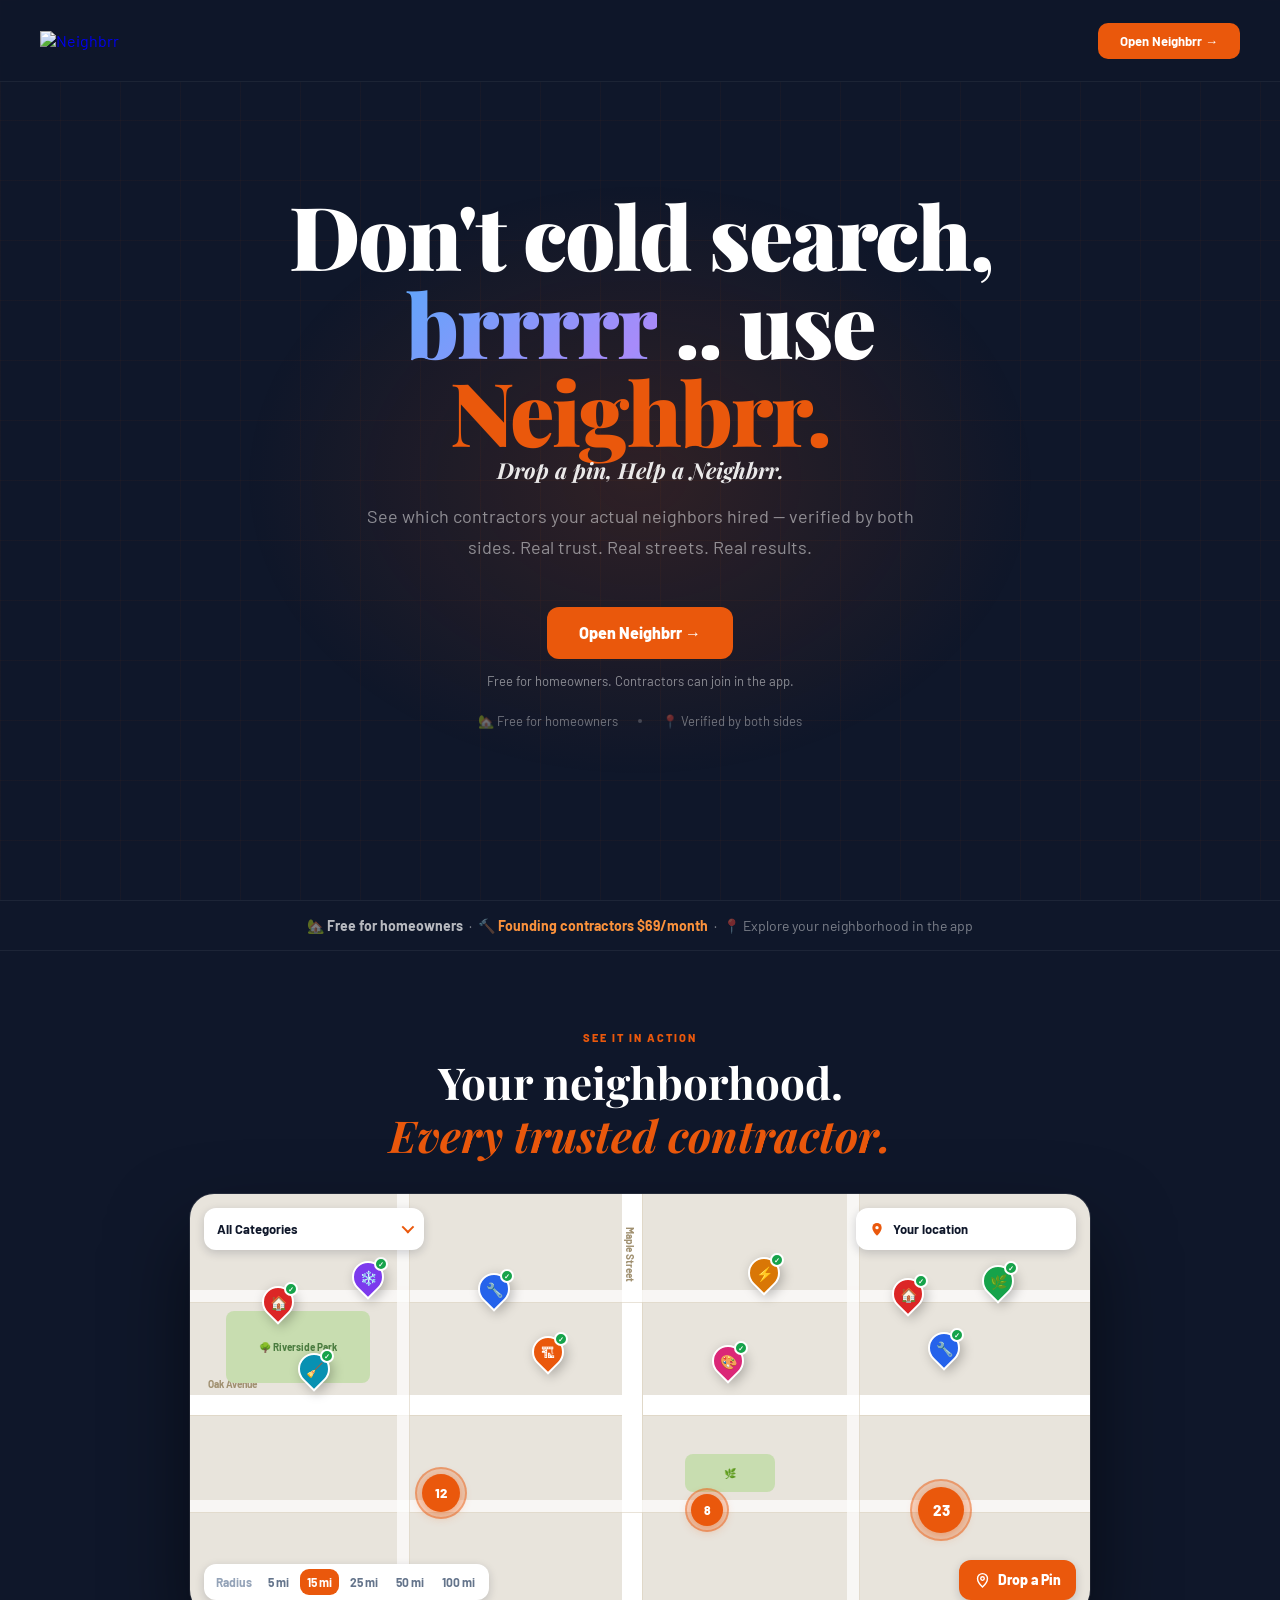
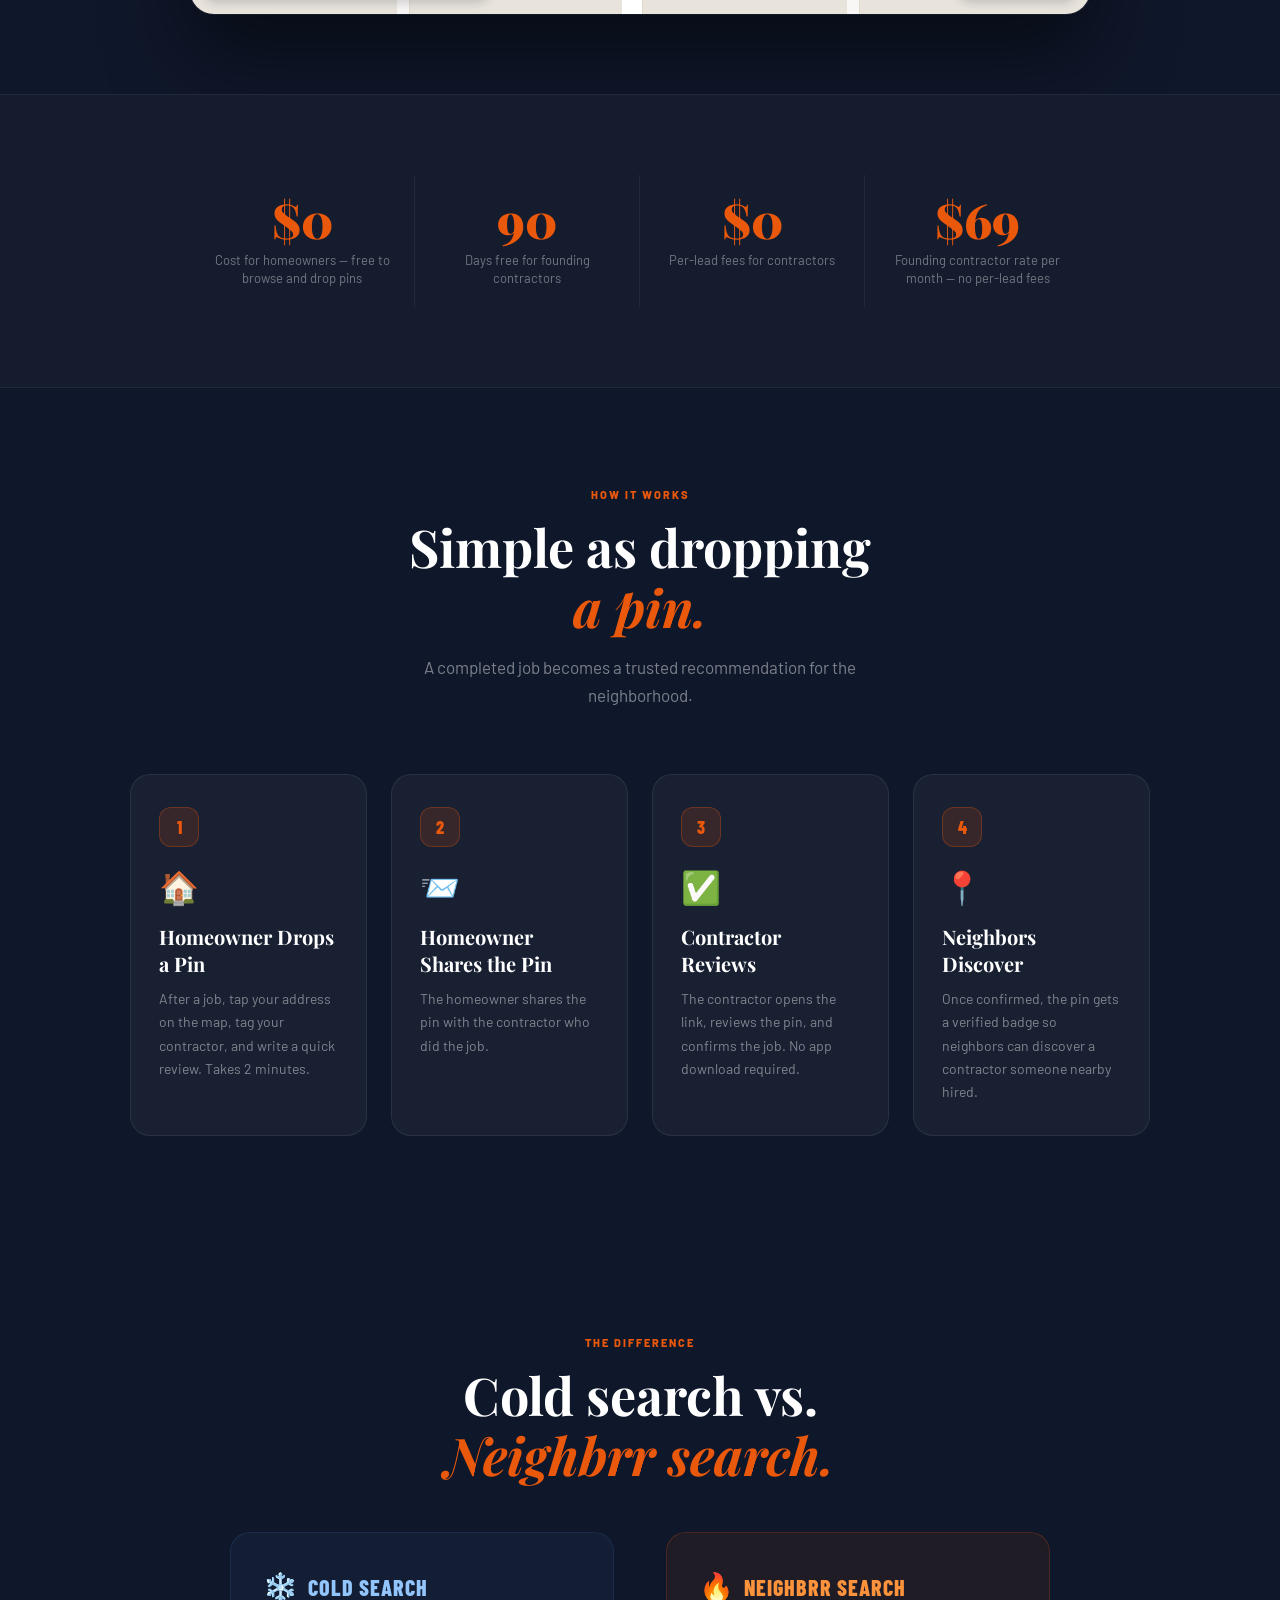
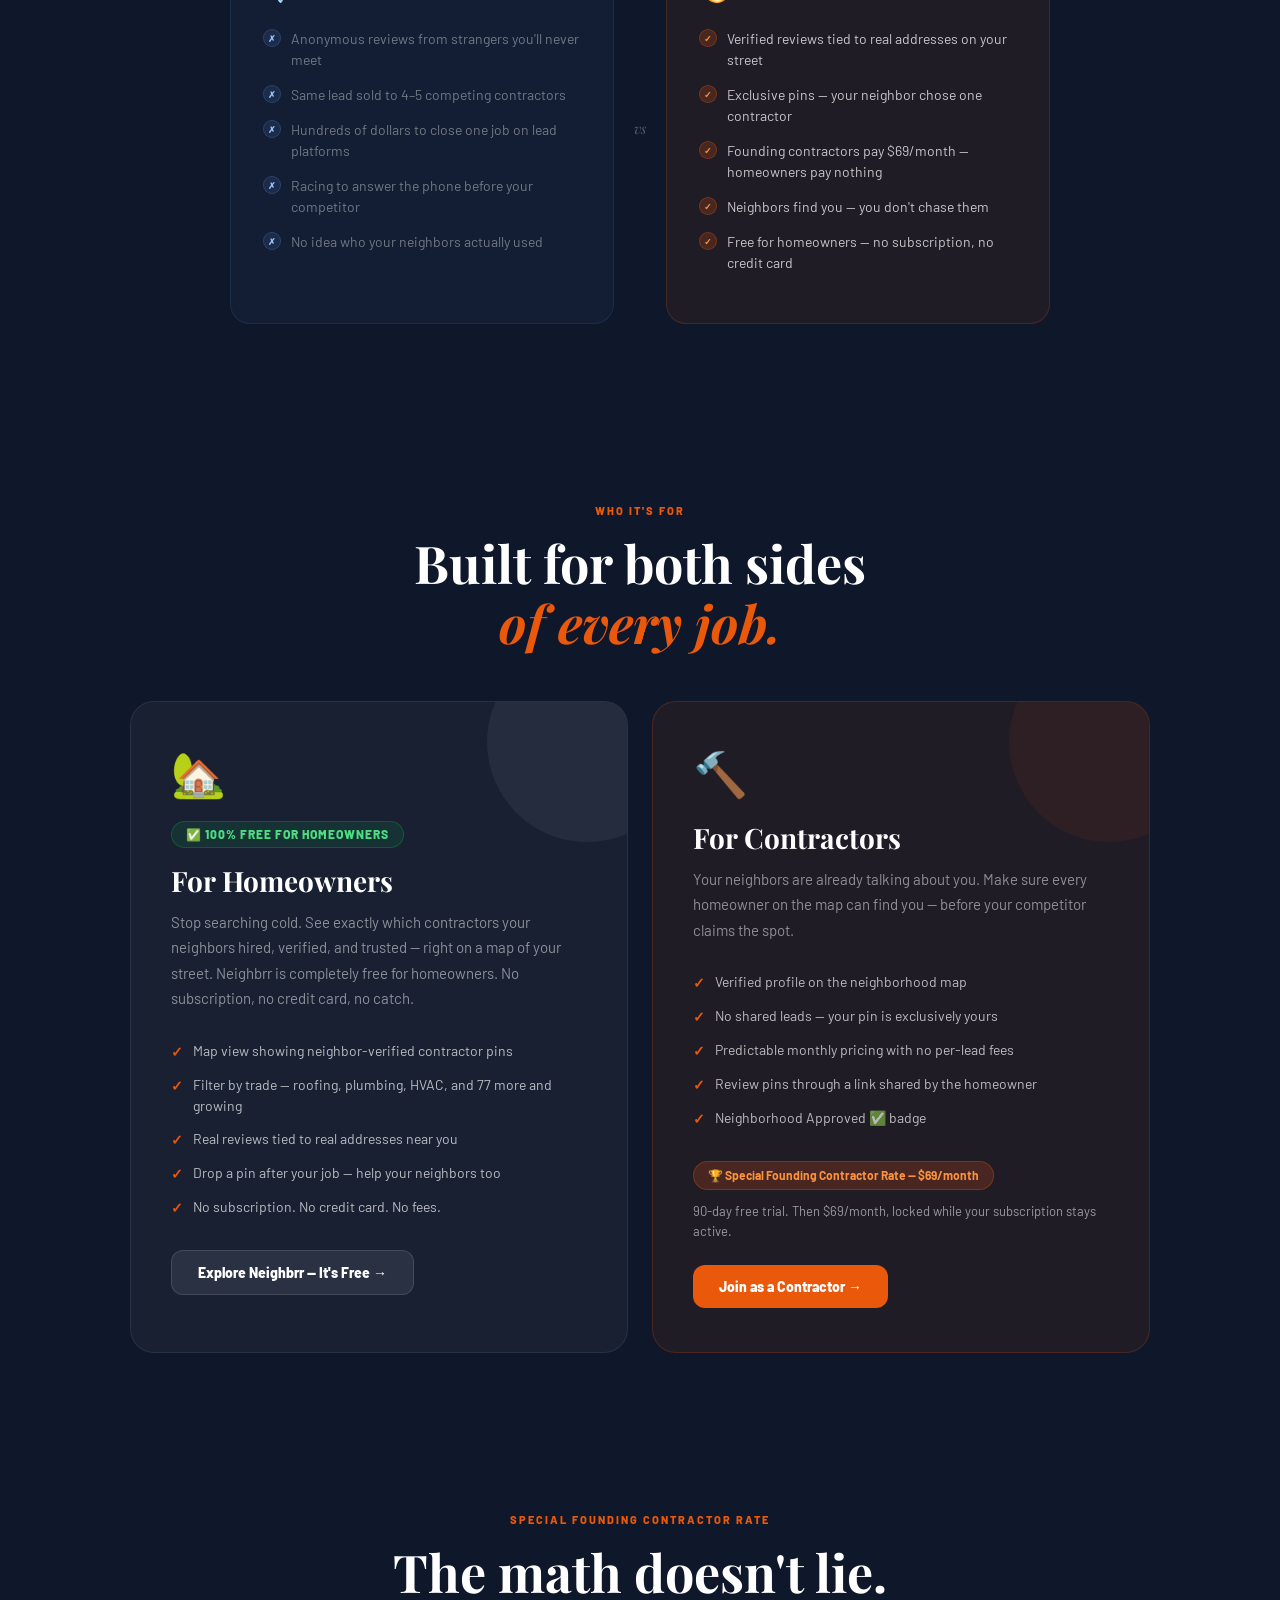
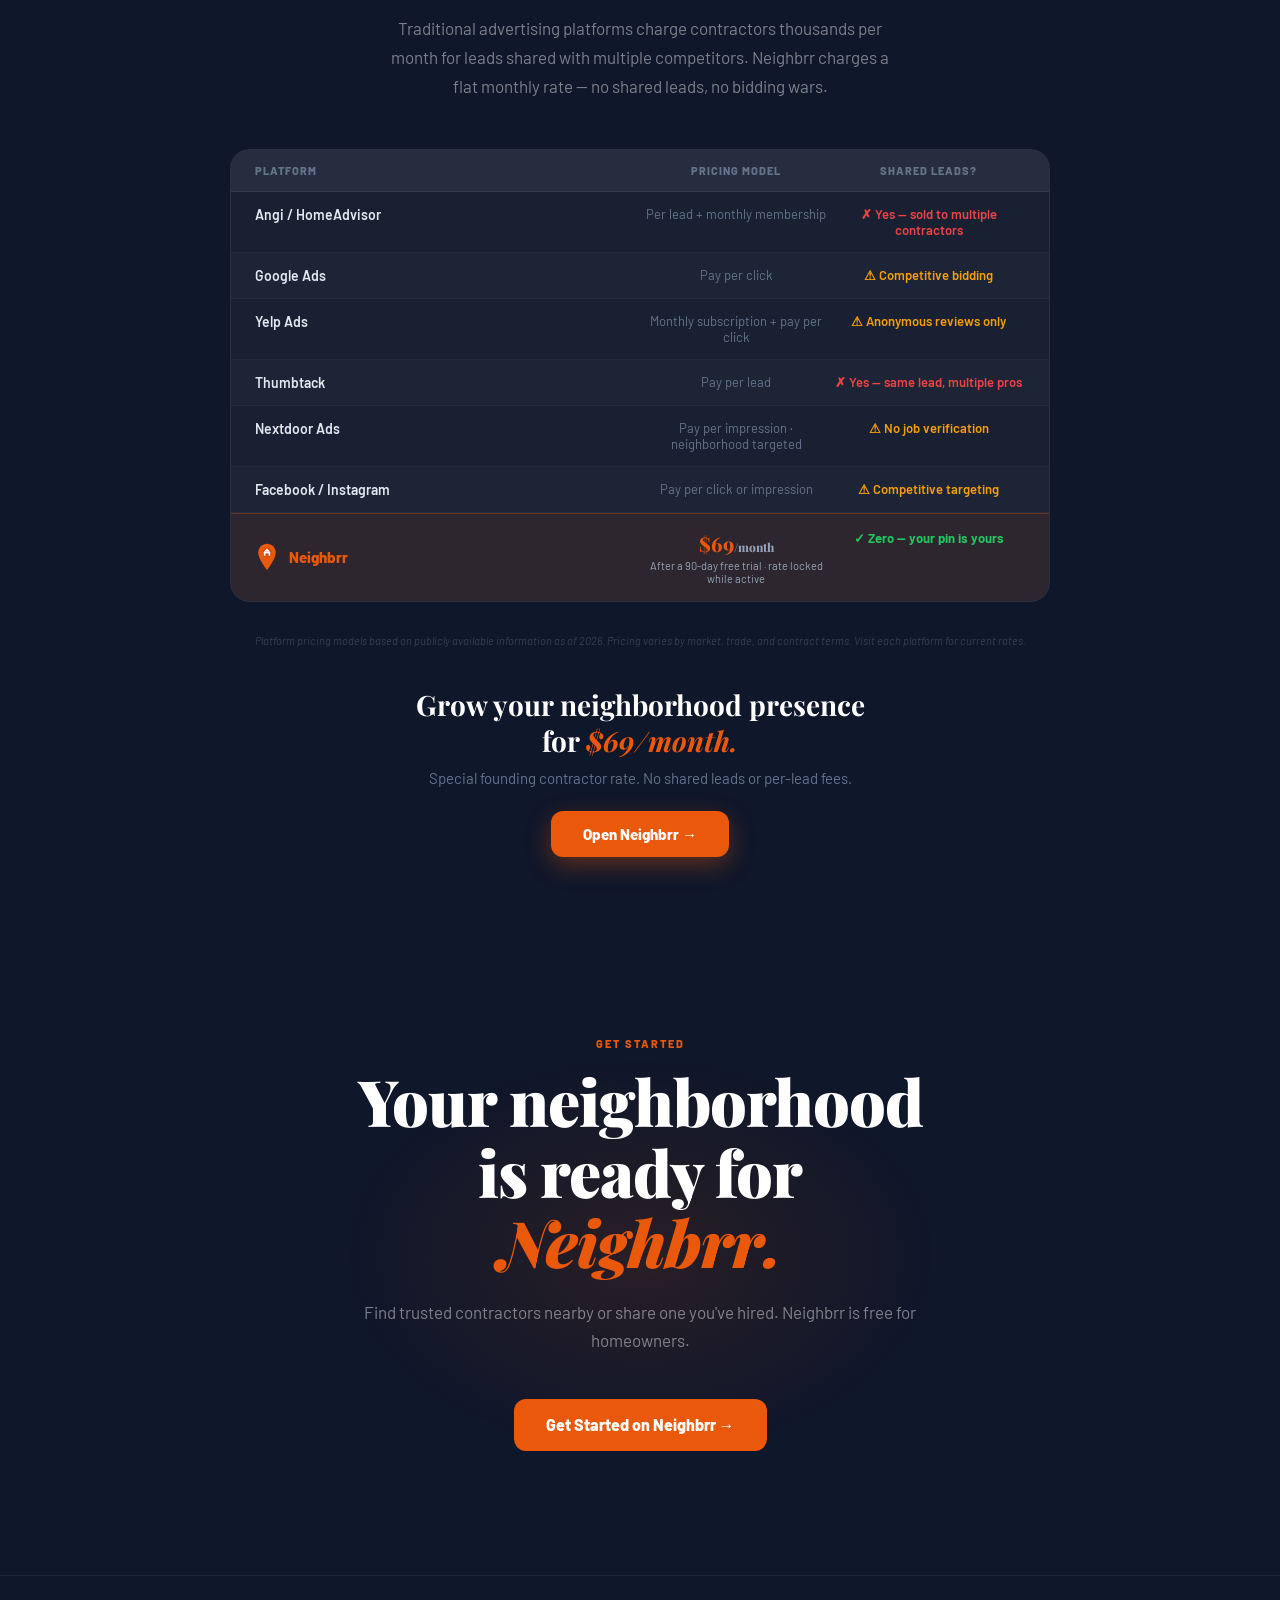
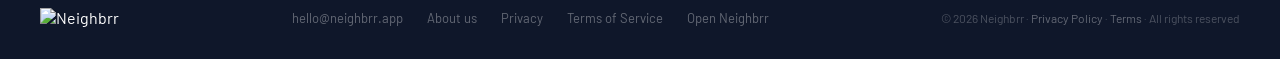
==== index.html @ 59824e83 "Prepare Neighbrr site for launch" ====
<!DOCTYPE html>
<html lang="en">
<head>
<meta charset="UTF-8">
<meta name="viewport" content="width=device-width, initial-scale=1.0">
<title>Neighbrr — Don't Just Cold Search.</title>
<meta name="description" content="Neighbrr is the neighborhood map showing which contractors your actual neighbors hired and verified. Don't just cold search. Drop a pin, Help a Neighbrr.">
<link rel="preconnect" href="https://fonts.googleapis.com">
<link href="https://fonts.googleapis.com/css2?family=Playfair+Display:ital,wght@0,400;0,700;0,900;1,400;1,700&family=Barlow:wght@300;400;500;600;700;800&family=Barlow+Condensed:wght@400;600;700;800;900&display=swap" rel="stylesheet">

<style>
:root {
  --orange: #ea580c;
  --orange-dark: #c2440a;
  --orange-light: #fff7ed;
  --navy: #0f172a;
  --navy-mid: #1e293b;
  --navy-light: #334155;
  --slate: #475569;
  --light: #f8fafc;
  --border: #e2e8f0;
  --green: #16a34a;
  --amber: #f59e0b;
  --white: #ffffff;
}

*, *::before, *::after { box-sizing: border-box; margin: 0; padding: 0; }

html { scroll-behavior: smooth; }

body {
  font-family: 'Barlow', sans-serif;
  background: var(--navy);
  color: var(--white);
  overflow-x: hidden;
  cursor: default;
}

/* ── SCROLLBAR ── */
::-webkit-scrollbar { width: 6px; }
::-webkit-scrollbar-track { background: var(--navy); }
::-webkit-scrollbar-thumb { background: var(--orange); border-radius: 3px; }

/* ── ANIMATIONS ── */
@keyframes fadeUp {
  from { opacity: 0; transform: translateY(32px); }
  to { opacity: 1; transform: translateY(0); }
}
@keyframes fadeIn {
  from { opacity: 0; }
  to { opacity: 1; }
}
@keyframes pinDrop {
  0% { transform: translateY(-40px) scale(0.5); opacity: 0; }
  60% { transform: translateY(4px) scale(1.1); opacity: 1; }
  100% { transform: translateY(0) scale(1); opacity: 1; }
}
@keyframes pulse {
  0%, 100% { box-shadow: 0 0 0 0 rgba(234,88,12,0.4); }
  50% { box-shadow: 0 0 0 12px rgba(234,88,12,0); }
}
@keyframes float {
  0%, 100% { transform: translateY(0px); }
  50% { transform: translateY(-8px); }
}
@keyframes shimmer {
  0% { background-position: -200% center; }
  100% { background-position: 200% center; }
}
@keyframes rotateSlow {
  from { transform: rotate(0deg); }
  to { transform: rotate(360deg); }
}
@keyframes pinPulse {
  0%, 100% { transform: scale(1); }
  50% { transform: scale(1.08); }
}
@keyframes mapFadeIn {
  from { opacity: 0; transform: scale(0.95); }
  to { opacity: 1; transform: scale(1); }
}
@keyframes countUp {
  from { opacity: 0; transform: translateY(10px); }
  to { opacity: 1; transform: translateY(0); }
}
@keyframes blink {
  0%, 100% { opacity: 1; }
  50% { opacity: 0; }
}

.fade-up { animation: fadeUp 0.7s cubic-bezier(0.16, 1, 0.3, 1) forwards; }
.fade-up-1 { animation: fadeUp 0.7s cubic-bezier(0.16, 1, 0.3, 1) 0.1s forwards; opacity: 0; }
.fade-up-2 { animation: fadeUp 0.7s cubic-bezier(0.16, 1, 0.3, 1) 0.2s forwards; opacity: 0; }
.fade-up-3 { animation: fadeUp 0.7s cubic-bezier(0.16, 1, 0.3, 1) 0.35s forwards; opacity: 0; }
.fade-up-4 { animation: fadeUp 0.7s cubic-bezier(0.16, 1, 0.3, 1) 0.5s forwards; opacity: 0; }
.fade-up-5 { animation: fadeUp 0.7s cubic-bezier(0.16, 1, 0.3, 1) 0.65s forwards; opacity: 0; }
.fade-up-6 { animation: fadeUp 0.7s cubic-bezier(0.16, 1, 0.3, 1) 0.8s forwards; opacity: 0; }

/* ── NAV ── */
nav {
  position: fixed;
  top: 0; left: 0; right: 0;
  z-index: 100;
  padding: 0 40px;
  height: 82px;
  display: flex;
  align-items: center;
  justify-content: space-between;
  background: rgba(15, 23, 42, 0.85);
  backdrop-filter: blur(20px);
  border-bottom: 1px solid rgba(255,255,255,0.06);
  transition: all 0.3s;
}

.nav-logo {
  display: flex;
  align-items: center;
  gap: 12px;
  text-decoration: none;
}

.nav-pin {
  width: 36px;
  height: 36px;
  background: var(--orange);
  border-radius: 10px;
  display: flex;
  align-items: center;
  justify-content: center;
  animation: pinPulse 3s ease-in-out infinite;
}

.nav-pin svg {
  width: 20px;
  height: 20px;
  fill: white;
}

.nav-name {
  font-family: 'Playfair Display', serif;
  font-size: 22px;
  font-weight: 700;
  color: white;
  letter-spacing: -0.5px;
}

.nav-tagline {
  font-size: 10px;
  color: var(--orange);
  font-weight: 700;
  text-transform: uppercase;
  letter-spacing: 1px;
  margin-top: 1px;
}

.nav-cta {
  background: var(--orange);
  color: white;
  border: none;
  border-radius: 10px;
  padding: 10px 22px;
  font-size: 13px;
  font-weight: 700;
  cursor: pointer;
  font-family: 'Barlow', sans-serif;
  text-decoration: none;
  display: inline-block;
  transition: all 0.2s;
  animation: pulse 3s infinite;
}

.nav-cta:hover {
  background: var(--orange-dark);
  transform: translateY(-1px);
}

/* ── HERO ── */
.hero {
  min-height: 100vh;
  display: flex;
  flex-direction: column;
  align-items: center;
  justify-content: center;
  position: relative;
  overflow: hidden;
  padding: 100px 40px 80px;
  text-align: center;
}

/* Grid background */
.hero::before {
  content: '';
  position: absolute;
  inset: 0;
  background-image:
    linear-gradient(rgba(234,88,12,0.04) 1px, transparent 1px),
    linear-gradient(90deg, rgba(234,88,12,0.04) 1px, transparent 1px);
  background-size: 60px 60px;
  animation: fadeIn 2s ease forwards;
}

/* Radial glow */
.hero::after {
  content: '';
  position: absolute;
  top: 20%;
  left: 50%;
  transform: translateX(-50%);
  width: 800px;
  height: 600px;
  background: radial-gradient(ellipse at center, rgba(234,88,12,0.15) 0%, transparent 70%);
  pointer-events: none;
}

.hero-content {
  position: relative;
  z-index: 2;
  max-width: 780px;
}

.hero-badge {
  display: inline-flex;
  align-items: center;
  gap: 8px;
  background: rgba(234,88,12,0.15);
  border: 1px solid rgba(234,88,12,0.3);
  border-radius: 100px;
  padding: 6px 16px;
  font-size: 12px;
  font-weight: 700;
  color: #fb923c;
  text-transform: uppercase;
  letter-spacing: 1px;
  margin-bottom: 28px;
}

.hero-badge-dot {
  width: 6px;
  height: 6px;
  border-radius: 50%;
  background: var(--orange);
  animation: blink 2s infinite;
}

.hero-cold {
  font-family: 'Barlow Condensed', sans-serif;
  font-size: clamp(18px, 3vw, 26px);
  font-weight: 600;
  color: rgba(255,255,255,0.5);
  text-transform: uppercase;
  letter-spacing: 4px;
  margin-bottom: 12px;
}

.hero-title {
  font-family: 'Playfair Display', serif;
  font-size: clamp(48px, 8vw, 88px);
  font-weight: 900;
  line-height: 1.0;
  letter-spacing: -2px;
  margin-bottom: 0;
  color: white;
}

.hero-title .orange { color: var(--orange); }
.hero-title .italic { font-style: italic; }

.hero-brrr {
  display: inline-block;
  background: linear-gradient(135deg, #60a5fa, #a78bfa, #38bdf8);
  background-size: 200% auto;
  -webkit-background-clip: text;
  -webkit-text-fill-color: transparent;
  background-clip: text;
  animation: shimmer 3s linear infinite;
}

.hero-divider {
  width: 60px;
  height: 3px;
  background: var(--orange);
  border-radius: 2px;
  margin: 28px auto;
}

.hero-slogan {
  font-family: 'Playfair Display', serif;
  font-size: clamp(20px, 3.5vw, 32px);
  font-weight: 700;
  color: rgba(255,255,255,0.9);
  margin-bottom: 16px;
  font-style: italic;
}

.hero-sub {
  font-size: clamp(15px, 2vw, 18px);
  color: rgba(255,255,255,0.5);
  line-height: 1.7;
  max-width: 560px;
  margin: 0 auto 44px;
}

/* ── APP LINK ── */
.launch-actions {
  max-width: 520px;
  margin: 0 auto 24px;
}

.launch-btn {
  display: inline-block;
  padding: 16px 32px;
  border-radius: 12px;
  background: var(--orange);
  color: white;
  font-size: 16px;
  font-weight: 800;
  font-family: 'Barlow', sans-serif;
  text-decoration: none;
  transition: all 0.2s;
}

.launch-btn:hover { transform: translateY(-1px); box-shadow: 0 8px 24px rgba(234,88,12,0.4); }

.launch-btn:focus-visible {
  outline: 3px solid white;
  outline-offset: 4px;
}

.launch-note { font-size: 13px; color: rgba(255,255,255,0.5); margin-top: 14px; }

/* ── SOCIAL PROOF ── */
.social-proof {
  display: flex;
  align-items: center;
  justify-content: center;
  gap: 20px;
  margin-top: 0;
  flex-wrap: wrap;
}

.proof-item {
  display: flex;
  align-items: center;
  gap: 8px;
  font-size: 13px;
  color: rgba(255,255,255,0.4);
}

.proof-dot {
  width: 4px;
  height: 4px;
  border-radius: 50%;
  background: rgba(255,255,255,0.2);
}

/* ── CODED MAP DEMO ── */
.map-section {
  position: relative;
  padding: 80px 40px;
  overflow: hidden;
}

.map-container {
  max-width: 900px;
  margin: 0 auto;
  position: relative;
  z-index: 1;
  animation: mapFadeIn 1s ease forwards;
}

.map-label {
  text-align: center;
  margin-bottom: 32px;
}

.map-label-tag {
  font-size: 11px;
  font-weight: 800;
  color: var(--orange);
  text-transform: uppercase;
  letter-spacing: 2px;
  margin-bottom: 12px;
}

.map-label-title {
  font-family: 'Playfair Display', serif;
  font-size: clamp(28px, 5vw, 44px);
  font-weight: 700;
  color: white;
  line-height: 1.2;
}

.map-label-title em { color: var(--orange); font-style: italic; }

/* Fake map */
.fake-map {
  background: #e8e4dc;
  border-radius: 24px;
  height: 420px;
  position: relative;
  overflow: hidden;
  box-shadow: 0 40px 80px rgba(0,0,0,0.5), 0 0 0 1px rgba(255,255,255,0.1);
}

/* Streets */
.street-h {
  position: absolute;
  left: 0; right: 0;
  background: white;
  box-shadow: 0 1px 0 #e0d8c8;
}
.street-v {
  position: absolute;
  top: 0; bottom: 0;
  background: white;
  box-shadow: 1px 0 0 #e0d8c8;
}
.street-major { background: #fff; }
.street-label {
  position: absolute;
  font-size: 10px;
  font-weight: 700;
  color: #a09070;
  font-family: 'Barlow', sans-serif;
  white-space: nowrap;
}

/* Map pins */
.map-pin {
  position: absolute;
  transform: translate(-50%, -100%);
  cursor: pointer;
  animation: pinDrop 0.5s cubic-bezier(0.34, 1.56, 0.64, 1) forwards;
  opacity: 0;
}

.map-pin:hover { transform: translate(-50%, -100%) scale(1.2); transition: transform 0.15s; }

.pin-body {
  width: 32px;
  height: 32px;
  border-radius: 50% 50% 50% 0;
  transform: rotate(-45deg);
  display: flex;
  align-items: center;
  justify-content: center;
  font-size: 14px;
  border: 2.5px solid white;
  box-shadow: 0 4px 12px rgba(0,0,0,0.25);
}

.pin-body span { transform: rotate(45deg); display: block; }

.pin-verified {
  position: absolute;
  top: -4px; right: -4px;
  width: 14px; height: 14px;
  border-radius: 50%;
  background: #16a34a;
  border: 2px solid white;
  display: flex;
  align-items: center;
  justify-content: center;
  font-size: 7px;
  color: white;
  font-weight: 800;
}

/* Cluster */
.cluster {
  position: absolute;
  transform: translate(-50%, -50%);
  animation: pinDrop 0.5s cubic-bezier(0.34, 1.56, 0.64, 1) forwards;
  opacity: 0;
}

.cluster-outer {
  border-radius: 50%;
  background: rgba(234,88,12,0.2);
  border: 2px solid rgba(234,88,12,0.4);
  display: flex;
  align-items: center;
  justify-content: center;
}

.cluster-inner {
  border-radius: 50%;
  background: var(--orange);
  box-shadow: 0 3px 12px rgba(234,88,12,0.45);
  display: flex;
  align-items: center;
  justify-content: center;
  color: white;
  font-family: 'Barlow', sans-serif;
}

/* Park */
.park {
  position: absolute;
  background: #c8ddb0;
  border-radius: 8px;
  display: flex;
  align-items: center;
  justify-content: center;
  font-size: 10px;
  font-weight: 700;
  color: #4a7c3f;
  font-family: 'Barlow', sans-serif;
}

/* Map overlay UI */
.map-ui-top {
  position: absolute;
  top: 14px;
  left: 14px;
  right: 14px;
  display: flex;
  justify-content: space-between;
  align-items: flex-start;
  gap: 12px;
  z-index: 10;
}

.map-control {
  width: 220px;
  min-height: 42px;
  box-sizing: border-box;
  display: flex;
  align-items: center;
  gap: 8px;
  background: #fff;
  border-radius: 12px;
  padding: 10px 13px;
  font-size: 13px;
  font-weight: 700;
  color: var(--navy);
  font-family: 'Barlow', sans-serif;
  box-shadow: 0 3px 10px rgba(15,23,42,0.18);
}

.map-category { justify-content: space-between; }
.map-chevron {
  width: 9px;
  height: 9px;
  border-right: 2px solid var(--orange);
  border-bottom: 2px solid var(--orange);
  transform: rotate(45deg) translateY(-2px);
}
.map-location-icon { display: inline-flex; flex-shrink: 0; }

.map-radius {
  position: absolute;
  left: 14px;
  bottom: 14px;
  z-index: 10;
  display: flex;
  align-items: center;
  gap: 4px;
  padding: 5px 7px;
  background: #fff;
  border-radius: 12px;
  box-shadow: 0 3px 10px rgba(15,23,42,0.18);
  font-family: 'Barlow', sans-serif;
  white-space: nowrap;
}
.map-radius-label {
  color: #94a3b8;
  font-size: 12px;
  font-weight: 700;
  padding: 0 5px;
}
.map-radius-option {
  color: #64748b;
  font-size: 12px;
  font-weight: 700;
  padding: 6px 7px;
  border-radius: 9px;
}
.map-radius-option.active { background: var(--orange); color: #fff; }

.map-add-btn {
  position: absolute;
  bottom: 14px;
  right: 14px;
  display: inline-flex;
  align-items: center;
  gap: 7px;
  background: var(--orange);
  color: white;
  border-radius: 12px;
  padding: 11px 15px;
  font-size: 14px;
  font-weight: 800;
  font-family: 'Barlow', sans-serif;
  text-decoration: none;
  box-shadow: 0 3px 10px rgba(15,23,42,0.18);
  z-index: 10;
}

.map-add-btn:hover { background: var(--orange-dark); }
.map-add-btn:focus-visible { outline: 3px solid var(--navy); outline-offset: 3px; }

/* ── HOW IT WORKS ── */
.how-section {
  padding: 100px 40px;
  max-width: 1100px;
  margin: 0 auto;
}

.section-tag {
  font-size: 11px;
  font-weight: 800;
  color: var(--orange);
  text-transform: uppercase;
  letter-spacing: 2px;
  margin-bottom: 16px;
  text-align: center;
}

.section-title {
  font-family: 'Playfair Display', serif;
  font-size: clamp(32px, 5vw, 52px);
  font-weight: 700;
  text-align: center;
  color: white;
  line-height: 1.15;
  margin-bottom: 16px;
}

.section-title em { color: var(--orange); font-style: italic; }

.section-sub {
  text-align: center;
  font-size: 17px;
  color: rgba(255,255,255,0.45);
  max-width: 520px;
  margin: 0 auto 64px;
  line-height: 1.7;
}

.steps {
  display: grid;
  grid-template-columns: repeat(auto-fit, minmax(220px, 1fr));
  gap: 24px;
  position: relative;
}

.step {
  background: rgba(255,255,255,0.04);
  border: 1px solid rgba(255,255,255,0.08);
  border-radius: 20px;
  padding: 32px 28px;
  position: relative;
  transition: all 0.3s;
  overflow: hidden;
}

.step::before {
  content: '';
  position: absolute;
  top: 0; left: 0; right: 0;
  height: 3px;
  background: var(--orange);
  transform: scaleX(0);
  transform-origin: left;
  transition: transform 0.3s;
}

.step:hover { border-color: rgba(234,88,12,0.3); transform: translateY(-4px); }
.step:hover::before { transform: scaleX(1); }

.step-num {
  width: 40px;
  height: 40px;
  border-radius: 12px;
  background: rgba(234,88,12,0.15);
  border: 1px solid rgba(234,88,12,0.3);
  display: flex;
  align-items: center;
  justify-content: center;
  font-family: 'Barlow Condensed', sans-serif;
  font-size: 18px;
  font-weight: 800;
  color: var(--orange);
  margin-bottom: 20px;
}

.step-icon { font-size: 32px; margin-bottom: 16px; display: block; }

.step-title {
  font-family: 'Playfair Display', serif;
  font-size: 20px;
  font-weight: 700;
  color: white;
  margin-bottom: 10px;
}

.step-body {
  font-size: 14px;
  color: rgba(255,255,255,0.45);
  line-height: 1.65;
}

/* ── FOR BOTH SECTIONS ── */
.split-section {
  padding: 80px 40px;
  max-width: 1100px;
  margin: 0 auto;
}

.split-grid {
  display: grid;
  grid-template-columns: 1fr 1fr;
  gap: 24px;
}

.split-card {
  border-radius: 24px;
  padding: 44px 40px;
  position: relative;
  overflow: hidden;
}

.split-card.homeowner {
  background: rgba(255,255,255,0.04);
  border: 1px solid rgba(255,255,255,0.08);
}

.split-card.contractor {
  background: rgba(234,88,12,0.08);
  border: 1px solid rgba(234,88,12,0.2);
}

.split-card::before {
  content: '';
  position: absolute;
  top: -60px; right: -60px;
  width: 200px; height: 200px;
  border-radius: 50%;
  opacity: 0.06;
}

.split-card.homeowner::before { background: white; }
.split-card.contractor::before { background: var(--orange); }

.split-emoji { font-size: 44px; margin-bottom: 20px; display: block; animation: float 4s ease-in-out infinite; }
.split-card.contractor .split-emoji { animation-delay: 0.5s; }

.split-title {
  font-family: 'Playfair Display', serif;
  font-size: 28px;
  font-weight: 700;
  color: white;
  margin-bottom: 12px;
  line-height: 1.2;
}

.split-body {
  font-size: 15px;
  color: rgba(255,255,255,0.5);
  line-height: 1.7;
  margin-bottom: 28px;
}

.split-features { list-style: none; margin-bottom: 32px; }

.split-features li {
  display: flex;
  align-items: flex-start;
  gap: 10px;
  margin-bottom: 12px;
  font-size: 14px;
  color: rgba(255,255,255,0.7);
  line-height: 1.5;
}

.split-features li::before {
  content: '✓';
  color: var(--orange);
  font-weight: 800;
  flex-shrink: 0;
  margin-top: 1px;
}

.split-btn {
  display: inline-block;
  padding: 13px 26px;
  border-radius: 12px;
  font-size: 14px;
  font-weight: 800;
  text-decoration: none;
  font-family: 'Barlow', sans-serif;
  transition: all 0.2s;
  cursor: pointer;
  border: none;
}

.split-btn.primary {
  background: var(--orange);
  color: white;
}

.split-btn.secondary {
  background: rgba(255,255,255,0.08);
  color: white;
  border: 1px solid rgba(255,255,255,0.12);
}

.split-btn:hover { transform: translateY(-2px); box-shadow: 0 8px 24px rgba(234,88,12,0.3); }

/* Pricing pills */
.pricing-pills {
  display: flex;
  gap: 8px;
  flex-wrap: wrap;
  margin-bottom: 24px;
}

.pricing-pill {
  border-radius: 100px;
  padding: 6px 14px;
  font-size: 12px;
  font-weight: 700;
  font-family: 'Barlow', sans-serif;
}

.pricing-pill.founding {
  background: rgba(234,88,12,0.2);
  color: #fb923c;
  border: 1px solid rgba(234,88,12,0.3);
}

.pricing-detail {
  color: rgba(255,255,255,0.55);
  font-size: 13px;
  line-height: 1.5;
  margin: -12px 0 24px;
}

/* ── STATS ── */
.stats-section {
  padding: 80px 40px;
  border-top: 1px solid rgba(255,255,255,0.06);
  border-bottom: 1px solid rgba(255,255,255,0.06);
  background: rgba(255,255,255,0.02);
}

.stats-grid {
  max-width: 900px;
  margin: 0 auto;
  display: grid;
  grid-template-columns: repeat(4, 1fr);
  gap: 0;
}

.stat-item {
  text-align: center;
  padding: 20px;
  border-right: 1px solid rgba(255,255,255,0.06);
}

.stat-item:last-child { border-right: none; }

.stat-num {
  font-family: 'Playfair Display', serif;
  font-size: clamp(32px, 5vw, 48px);
  font-weight: 900;
  color: var(--orange);
  line-height: 1;
  margin-bottom: 8px;
  animation: countUp 0.6s ease forwards;
}

.stat-label {
  font-size: 13px;
  color: rgba(255,255,255,0.4);
  line-height: 1.4;
}

/* ── COLD VS WARM ── */
.comparison-section {
  padding: 100px 40px;
  max-width: 900px;
  margin: 0 auto;
}

.comparison-grid {
  display: grid;
  grid-template-columns: 1fr auto 1fr;
  gap: 0;
  align-items: stretch;
}

.comparison-side {
  border-radius: 20px;
  padding: 36px 32px;
}

.comparison-side.cold {
  background: rgba(96,165,250,0.05);
  border: 1px solid rgba(96,165,250,0.1);
}

.comparison-side.warm {
  background: rgba(234,88,12,0.08);
  border: 1px solid rgba(234,88,12,0.2);
}

.comparison-divider {
  display: flex;
  align-items: center;
  justify-content: center;
  padding: 0 20px;
  font-family: 'Playfair Display', serif;
  font-size: 14px;
  color: rgba(255,255,255,0.3);
  font-style: italic;
}

.comparison-header {
  display: flex;
  align-items: center;
  gap: 10px;
  margin-bottom: 24px;
}

.comparison-emoji { font-size: 28px; }

.comparison-title {
  font-family: 'Barlow Condensed', sans-serif;
  font-size: 22px;
  font-weight: 800;
  text-transform: uppercase;
  letter-spacing: 1px;
}

.comparison-side.cold .comparison-title { color: #93c5fd; }
.comparison-side.warm .comparison-title { color: #fb923c; }

.comparison-item {
  display: flex;
  align-items: flex-start;
  gap: 10px;
  margin-bottom: 14px;
  font-size: 14px;
  line-height: 1.5;
}

.comparison-side.cold .comparison-item { color: rgba(255,255,255,0.4); }
.comparison-side.warm .comparison-item { color: rgba(255,255,255,0.75); }

.comparison-check {
  flex-shrink: 0;
  width: 18px;
  height: 18px;
  border-radius: 50%;
  display: flex;
  align-items: center;
  justify-content: center;
  font-size: 9px;
  font-weight: 800;
  margin-top: 1px;
}

.cold-check { background: rgba(96,165,250,0.1); color: #93c5fd; border: 1px solid rgba(96,165,250,0.2); }
.warm-check { background: rgba(234,88,12,0.2); color: #fb923c; border: 1px solid rgba(234,88,12,0.3); }

/* ── FINAL CTA ── */
.cta-section {
  padding: 100px 40px;
  text-align: center;
  position: relative;
  overflow: hidden;
}

.cta-section::before {
  content: '';
  position: absolute;
  top: 50%;
  left: 50%;
  transform: translate(-50%, -50%);
  width: 600px;
  height: 400px;
  background: radial-gradient(ellipse, rgba(234,88,12,0.12) 0%, transparent 70%);
  pointer-events: none;
}

.cta-content { position: relative; z-index: 1; max-width: 600px; margin: 0 auto; }

.cta-title {
  font-family: 'Playfair Display', serif;
  font-size: clamp(36px, 6vw, 64px);
  font-weight: 900;
  line-height: 1.1;
  color: white;
  margin-bottom: 20px;
  letter-spacing: -1px;
}

.cta-title em { color: var(--orange); font-style: italic; }

.cta-sub {
  font-size: 17px;
  color: rgba(255,255,255,0.45);
  line-height: 1.7;
  margin-bottom: 44px;
}

/* ── FOOTER ── */
footer {
  padding: 32px 40px;
  border-top: 1px solid rgba(255,255,255,0.06);
  display: flex;
  align-items: center;
  justify-content: space-between;
  flex-wrap: wrap;
  gap: 16px;
}

.footer-logo {
  display: flex;
  align-items: center;
  gap: 10px;
}

.footer-logo-pin {
  width: 28px;
  height: 28px;
  background: var(--orange);
  border-radius: 8px;
  display: flex;
  align-items: center;
  justify-content: center;
  font-size: 14px;
}

.footer-name {
  font-family: 'Playfair Display', serif;
  font-size: 16px;
  font-weight: 700;
  color: white;
}

.footer-links {
  display: flex;
  gap: 24px;
}

.footer-link {
  font-size: 13px;
  color: rgba(255,255,255,0.35);
  text-decoration: none;
  transition: color 0.2s;
}

.footer-link:hover { color: var(--orange); }

.footer-right {
  font-size: 12px;
  color: rgba(255,255,255,0.25);
}

/* ── RESPONSIVE ── */
@media (max-width: 768px) {
  nav { padding: 0 20px; }
  .hero { padding: 90px 24px 60px; }
  .split-grid { grid-template-columns: 1fr; }
  .stats-grid { grid-template-columns: repeat(2, 1fr); }
  .stat-item { border-right: none; border-bottom: 1px solid rgba(255,255,255,0.06); }
  .comparison-grid { grid-template-columns: 1fr; }
  .comparison-divider { padding: 16px 0; }
  .map-section { padding: 60px 20px; }
  .how-section, .split-section, .comparison-section, .cta-section { padding: 60px 24px; }
  footer { flex-direction: column; align-items: flex-start; }
  .footer-links { flex-wrap: wrap; gap: 16px; }
}

@media (max-width: 600px) {
  .map-ui-top { top: 10px; left: 10px; right: 10px; gap: 8px; }
  .map-control { width: auto; min-width: 0; flex: 1; min-height: 38px; padding: 8px; font-size: 11px; }
  .map-radius { left: 10px; right: 10px; bottom: 10px; gap: 1px; overflow-x: auto; }
  .map-radius-label { font-size: 10px; padding: 0 3px; }
  .map-radius-option { font-size: 10px; padding: 5px 4px; }
  .map-add-btn { right: 10px; bottom: 60px; padding: 9px 11px; font-size: 12px; }
}
</style>
<link rel="stylesheet" href="assets/logo.css">
</head>
<body>

<!-- ── NAV ── -->
<nav>
  <a class="nav-logo" href="#">
    <img src="assets/neighbrr-logo.svg" alt="Neighbrr" class="site-logo site-logo-nav">
  </a>
  <a href="https://neighbrr.app/" class="nav-cta">Open Neighbrr →</a>
</nav>

<!-- ── HERO ── -->
<section class="hero" id="top">
  <div class="hero-content">

    <h1 class="hero-title fade-up-1">
      Don't cold search,<br>
      <span class="hero-brrr">brrrrr</span> .. use <span class="orange">Neighbrr.</span>
    </h1>

    <p class="hero-slogan fade-up-2" style="font-size:clamp(16px,2.5vw,22px);opacity:.7;margin-bottom:16px;">Drop a pin, Help a Neighbrr.</p>

    <p class="hero-sub fade-up-3">
      See which contractors your actual neighbors hired — verified by both sides. Real trust. Real streets. Real results.
    </p>

    <div class="launch-actions fade-up-4">
      <a class="launch-btn" href="https://neighbrr.app/">Open Neighbrr →</a>
      <p class="launch-note">Free for homeowners. Contractors can join in the app.</p>
    </div>

    <div class="social-proof fade-up-5">
      <div class="proof-item">🏡 Free for homeowners</div>
      <div class="proof-dot"></div>
      <div class="proof-item">📍 Verified by both sides</div>
    </div>

  </div>
</section>

<!-- ── FREE MODEL BANNER ── -->
<div style="border-top:1px solid rgba(255,255,255,0.06);border-bottom:1px solid rgba(255,255,255,0.06);padding:16px 40px;text-align:center;">
  <p style="font-size:14px;color:rgba(255,255,255,0.45);margin:0;">
    🏡 <strong style="color:rgba(255,255,255,0.7);">Free for homeowners</strong> &nbsp;·&nbsp; 🔨 <strong style="color:#fb923c;">Founding contractors $69/month</strong> &nbsp;·&nbsp; 📍 Explore your neighborhood in the app
  </p>
</div>

<!-- ── CODED MAP DEMO ── -->
<section class="map-section">
  <div class="map-container">
    <div class="map-label">
      <div class="map-label-tag">See It In Action</div>
      <h2 class="map-label-title">Your neighborhood.<br><em>Every trusted contractor.</em></h2>
    </div>

    <div class="fake-map">
      <!-- Streets -->
      <div class="street-h" style="top:48%; height:20px;"></div>
      <div class="street-v" style="left:48%; width:20px;"></div>
      <div class="street-h" style="top:23%; height:12px; opacity:.7;"></div>
      <div class="street-h" style="top:73%; height:12px; opacity:.7;"></div>
      <div class="street-v" style="left:23%; width:12px; opacity:.7;"></div>
      <div class="street-v" style="left:73%; width:12px; opacity:.7;"></div>

      <!-- Street labels -->
      <div class="street-label" style="left:2%; top:44%;">Oak Avenue</div>
      <div class="street-label" style="left:49.5%; top:8%; transform:rotate(90deg); transform-origin:0 0;">Maple Street</div>

      <!-- Parks -->
      <div class="park" style="left:4%; top:28%; width:16%; height:17%;">🌳 Riverside Park</div>
      <div class="park" style="left:55%; top:62%; width:10%; height:9%;">🌿</div>

      <!-- Map UI -->
      <div class="map-ui-top" aria-hidden="true">
        <div class="map-control map-category">All Categories <span class="map-chevron"></span></div>
        <div class="map-control map-location">
          <span class="map-location-icon"><svg width="16" height="18" viewBox="0 0 24 24" fill="none" aria-hidden="true"><path d="M12 22s7-6.3 7-12a7 7 0 1 0-14 0c0 5.7 7 12 7 12Z" fill="#ea580c"/><circle cx="12" cy="10" r="2.5" fill="white"/></svg></span>
          Your location
        </div>
      </div>

      <!-- Individual Pins -->
      <div class="map-pin" style="left:8%; top:22%; animation-delay:0.1s;">
        <div class="pin-body" style="background:#dc2626;">
          <span>🏠</span>
        </div>
        <div class="pin-verified">✓</div>
      </div>

      <div class="map-pin" style="left:18%; top:16%; animation-delay:0.2s;">
        <div class="pin-body" style="background:#7c3aed;">
          <span>❄️</span>
        </div>
        <div class="pin-verified">✓</div>
      </div>

      <div class="map-pin" style="left:32%; top:19%; animation-delay:0.3s;">
        <div class="pin-body" style="background:#2563eb;">
          <span>🔧</span>
        </div>
        <div class="pin-verified">✓</div>
      </div>

      <div class="map-pin" style="left:62%; top:15%; animation-delay:0.4s;">
        <div class="pin-body" style="background:#d97706;">
          <span>⚡</span>
        </div>
        <div class="pin-verified">✓</div>
      </div>

      <div class="map-pin" style="left:78%; top:20%; animation-delay:0.5s;">
        <div class="pin-body" style="background:#dc2626;">
          <span>🏠</span>
        </div>
        <div class="pin-verified">✓</div>
      </div>

      <div class="map-pin" style="left:88%; top:17%; animation-delay:0.6s;">
        <div class="pin-body" style="background:#16a34a;">
          <span>🌿</span>
        </div>
        <div class="pin-verified">✓</div>
      </div>

      <div class="map-pin" style="left:12%; top:38%; animation-delay:0.7s;">
        <div class="pin-body" style="background:#0891b2;">
          <span>🧹</span>
        </div>
        <div class="pin-verified">✓</div>
      </div>

      <div class="map-pin" style="left:38%; top:34%; animation-delay:0.8s;">
        <div class="pin-body" style="background:#ea580c;">
          <span>🏗</span>
        </div>
        <div class="pin-verified">✓</div>
      </div>

      <div class="map-pin" style="left:58%; top:36%; animation-delay:0.9s;">
        <div class="pin-body" style="background:#db2777;">
          <span>🎨</span>
        </div>
        <div class="pin-verified">✓</div>
      </div>

      <div class="map-pin" style="left:82%; top:33%; animation-delay:1.0s;">
        <div class="pin-body" style="background:#2563eb;">
          <span>🔧</span>
        </div>
        <div class="pin-verified">✓</div>
      </div>

      <!-- Clusters -->
      <div class="cluster" style="left:25%; top:65%; animation-delay:1.2s;">
        <div class="cluster-outer" style="width:52px;height:52px;">
          <div class="cluster-inner" style="width:38px;height:38px;">
            <span style="font-size:13px;font-weight:800;">12</span>
          </div>
        </div>
      </div>

      <div class="cluster" style="left:55%; top:70%; animation-delay:1.3s;">
        <div class="cluster-outer" style="width:44px;height:44px;">
          <div class="cluster-inner" style="width:32px;height:32px;">
            <span style="font-size:12px;font-weight:800;">8</span>
          </div>
        </div>
      </div>

      <div class="cluster" style="left:80%; top:68%; animation-delay:1.4s;">
        <div class="cluster-outer" style="width:62px;height:62px;">
          <div class="cluster-inner" style="width:46px;height:46px;">
            <span style="font-size:15px;font-weight:800;">23</span>
          </div>
        </div>
      </div>

      <div class="map-radius" aria-hidden="true">
        <span class="map-radius-label">Radius</span>
        <span class="map-radius-option">5 mi</span>
        <span class="map-radius-option active">15 mi</span>
        <span class="map-radius-option">25 mi</span>
        <span class="map-radius-option">50 mi</span>
        <span class="map-radius-option">100 mi</span>
      </div>
      <a class="map-add-btn" href="https://neighbrr.app/">
        <svg width="17" height="18" viewBox="0 0 24 24" fill="none" aria-hidden="true"><path d="M12 22s7-6.3 7-12a7 7 0 1 0-14 0c0 5.7 7 12 7 12Z" stroke="currentColor" stroke-width="2"/><circle cx="12" cy="10" r="2.5" stroke="currentColor" stroke-width="2"/></svg>
        Drop a Pin
      </a>
    </div>
  </div>
</section>

<!-- ── STATS ── -->
<section class="stats-section">
  <div class="stats-grid">
    <div class="stat-item">
      <div class="stat-num">$0</div>
      <div class="stat-label">Cost for homeowners — free to browse and drop pins</div>
    </div>
    <div class="stat-item">
      <div class="stat-num">90</div>
      <div class="stat-label">Days free for founding contractors</div>
    </div>
    <div class="stat-item">
      <div class="stat-num">$0</div>
      <div class="stat-label">Per-lead fees for contractors</div>
    </div>
    <div class="stat-item">
      <div class="stat-num">$69</div>
      <div class="stat-label">Founding contractor rate per month — no per-lead fees</div>
    </div>
  </div>
</section>

<!-- ── HOW IT WORKS ── -->
<section class="how-section">
  <div class="section-tag">How It Works</div>
  <h2 class="section-title">Simple as dropping<br><em>a pin.</em></h2>
  <p class="section-sub">A completed job becomes a trusted recommendation for the neighborhood.</p>

  <div class="steps">
    <div class="step">
      <div class="step-num">1</div>
      <span class="step-icon">🏠</span>
      <div class="step-title">Homeowner Drops a Pin</div>
      <div class="step-body">After a job, tap your address on the map, tag your contractor, and write a quick review. Takes 2 minutes.</div>
    </div>
    <div class="step">
      <div class="step-num">2</div>
      <span class="step-icon">📨</span>
      <div class="step-title">Homeowner Shares the Pin</div>
      <div class="step-body">The homeowner shares the pin with the contractor who did the job.</div>
    </div>
    <div class="step">
      <div class="step-num">3</div>
      <span class="step-icon">✅</span>
      <div class="step-title">Contractor Reviews</div>
      <div class="step-body">The contractor opens the link, reviews the pin, and confirms the job. No app download required.</div>
    </div>
    <div class="step">
      <div class="step-num">4</div>
      <span class="step-icon">📍</span>
      <div class="step-title">Neighbors Discover</div>
      <div class="step-body">Once confirmed, the pin gets a verified badge so neighbors can discover a contractor someone nearby hired.</div>
    </div>
  </div>
</section>

<!-- ── COLD VS WARM ── -->
<section class="comparison-section">
  <div class="section-tag">The Difference</div>
  <h2 class="section-title" style="margin-bottom:48px;">Cold search vs.<br><em>Neighbrr search.</em></h2>

  <div class="comparison-grid">
    <div class="comparison-side cold">
      <div class="comparison-header">
        <span class="comparison-emoji">❄️</span>
        <div class="comparison-title">Cold Search</div>
      </div>
      <div class="comparison-item"><div class="comparison-check cold-check">✗</div>Anonymous reviews from strangers you'll never meet</div>
      <div class="comparison-item"><div class="comparison-check cold-check">✗</div>Same lead sold to 4–5 competing contractors</div>
      <div class="comparison-item"><div class="comparison-check cold-check">✗</div>Hundreds of dollars to close one job on lead platforms</div>
      <div class="comparison-item"><div class="comparison-check cold-check">✗</div>Racing to answer the phone before your competitor</div>
      <div class="comparison-item"><div class="comparison-check cold-check">✗</div>No idea who your neighbors actually used</div>
    </div>

    <div class="comparison-divider">vs</div>

    <div class="comparison-side warm">
      <div class="comparison-header">
        <span class="comparison-emoji">🔥</span>
        <div class="comparison-title">Neighbrr Search</div>
      </div>
      <div class="comparison-item"><div class="comparison-check warm-check">✓</div>Verified reviews tied to real addresses on your street</div>
      <div class="comparison-item"><div class="comparison-check warm-check">✓</div>Exclusive pins — your neighbor chose one contractor</div>
      <div class="comparison-item"><div class="comparison-check warm-check">✓</div>Founding contractors pay $69/month — homeowners pay nothing</div>
      <div class="comparison-item"><div class="comparison-check warm-check">✓</div>Neighbors find you — you don't chase them</div>
      <div class="comparison-item"><div class="comparison-check warm-check">✓</div>Free for homeowners — no subscription, no credit card</div>
    </div>
  </div>
</section>

<!-- ── FOR HOMEOWNERS & CONTRACTORS ── -->
<section class="split-section">
  <div class="section-tag">Who It's For</div>
  <h2 class="section-title" style="margin-bottom:48px;">Built for both sides<br><em>of every job.</em></h2>

  <div class="split-grid">
    <div class="split-card homeowner">
      <span class="split-emoji">🏡</span>
      <div style="display:inline-flex;align-items:center;gap:8px;background:rgba(22,163,74,0.15);border:1px solid rgba(22,163,74,0.3);border-radius:100px;padding:5px 14px;margin-bottom:16px;">
        <span style="font-size:12px;font-weight:800;color:#4ade80;text-transform:uppercase;letter-spacing:1px;">✅ 100% Free for Homeowners</span>
      </div>
      <h3 class="split-title">For Homeowners</h3>
      <p class="split-body">Stop searching cold. See exactly which contractors your neighbors hired, verified, and trusted — right on a map of your street. Neighbrr is completely free for homeowners. No subscription, no credit card, no catch.</p>
      <ul class="split-features">
        <li>Map view showing neighbor-verified contractor pins</li>
        <li>Filter by trade — roofing, plumbing, HVAC, and 77 more and growing</li>
        <li>Real reviews tied to real addresses near you</li>
        <li>Drop a pin after your job — help your neighbors too</li>
        <li>No subscription. No credit card. No fees.</li>
      </ul>
      <a href="https://neighbrr.app/" class="split-btn secondary">Explore Neighbrr — It's Free →</a>
    </div>

    <div class="split-card contractor">
      <span class="split-emoji">🔨</span>
      <h3 class="split-title">For Contractors</h3>
      <p class="split-body">Your neighbors are already talking about you. Make sure every homeowner on the map can find you — before your competitor claims the spot.</p>
      <ul class="split-features">
        <li>Verified profile on the neighborhood map</li>
        <li>No shared leads — your pin is exclusively yours</li>
        <li>Predictable monthly pricing with no per-lead fees</li>
        <li>Review pins through a link shared by the homeowner</li>
        <li>Neighborhood Approved ✅ badge</li>
      </ul>
      <div class="pricing-pills">
        <div class="pricing-pill founding">🏆 Special Founding Contractor Rate — $69/month</div>
      </div>
      <p class="pricing-detail">90-day free trial. Then $69/month, locked while your subscription stays active.</p>
      <a href="https://neighbrr.app/" class="split-btn primary">Join as a Contractor →</a>
    </div>
  </div>
</section>

<!-- ── PRICING COMPARISON ── -->
<section style="padding:80px 40px;max-width:900px;margin:0 auto;">
  <div class="section-tag">Special Founding Contractor Rate</div>
  <h2 class="section-title" style="margin-bottom:12px;">The math doesn't lie.</h2>
  <p class="section-sub" style="margin-bottom:48px;">Traditional advertising platforms charge contractors thousands per month for leads shared with multiple competitors. Neighbrr charges a flat monthly rate — no shared leads, no bidding wars.</p>

  <!-- Comparison table -->
  <div style="background:rgba(255,255,255,.04);border:1px solid rgba(255,255,255,.08);border-radius:20px;overflow:hidden;margin-bottom:32px;">

    <!-- Header -->
    <div style="display:grid;grid-template-columns:2fr 1fr 1fr;background:rgba(255,255,255,.06);padding:14px 24px;border-bottom:1px solid rgba(255,255,255,.08);">
      <div style="font-size:11px;font-weight:800;color:#64748b;text-transform:uppercase;letter-spacing:1px;">Platform</div>
      <div style="font-size:11px;font-weight:800;color:#64748b;text-transform:uppercase;letter-spacing:1px;text-align:center;">Pricing Model</div>
      <div style="font-size:11px;font-weight:800;color:#64748b;text-transform:uppercase;letter-spacing:1px;text-align:center;">Shared Leads?</div>
    </div>

    <!-- Rows -->
    <div style="display:grid;grid-template-columns:2fr 1fr 1fr;padding:14px 24px;border-bottom:1px solid rgba(255,255,255,.04);">
      <div style="font-size:14px;font-weight:600;color:#e2e8f0;">Angi / HomeAdvisor</div>
      <div style="font-size:13px;color:#64748b;text-align:center;">Per lead + monthly membership</div>
      <div style="font-size:13px;color:#ef4444;text-align:center;font-weight:600;">✗ Yes — sold to multiple contractors</div>
    </div>
    <div style="display:grid;grid-template-columns:2fr 1fr 1fr;padding:14px 24px;border-bottom:1px solid rgba(255,255,255,.04);background:rgba(255,255,255,.02);">
      <div style="font-size:14px;font-weight:600;color:#e2e8f0;">Google Ads</div>
      <div style="font-size:13px;color:#64748b;text-align:center;">Pay per click</div>
      <div style="font-size:13px;color:#f59e0b;text-align:center;font-weight:600;">⚠ Competitive bidding</div>
    </div>
    <div style="display:grid;grid-template-columns:2fr 1fr 1fr;padding:14px 24px;border-bottom:1px solid rgba(255,255,255,.04);">
      <div style="font-size:14px;font-weight:600;color:#e2e8f0;">Yelp Ads</div>
      <div style="font-size:13px;color:#64748b;text-align:center;">Monthly subscription + pay per click</div>
      <div style="font-size:13px;color:#f59e0b;text-align:center;font-weight:600;">⚠ Anonymous reviews only</div>
    </div>
    <div style="display:grid;grid-template-columns:2fr 1fr 1fr;padding:14px 24px;border-bottom:1px solid rgba(255,255,255,.04);background:rgba(255,255,255,.02);">
      <div style="font-size:14px;font-weight:600;color:#e2e8f0;">Thumbtack</div>
      <div style="font-size:13px;color:#64748b;text-align:center;">Pay per lead</div>
      <div style="font-size:13px;color:#ef4444;text-align:center;font-weight:600;">✗ Yes — same lead, multiple pros</div>
    </div>
    <div style="display:grid;grid-template-columns:2fr 1fr 1fr;padding:14px 24px;border-bottom:1px solid rgba(255,255,255,.04);">
      <div style="font-size:14px;font-weight:600;color:#e2e8f0;">Nextdoor Ads</div>
      <div style="font-size:13px;color:#64748b;text-align:center;">Pay per impression · neighborhood targeted</div>
      <div style="font-size:13px;color:#f59e0b;text-align:center;font-weight:600;">⚠ No job verification</div>
    </div>
    <div style="display:grid;grid-template-columns:2fr 1fr 1fr;padding:14px 24px;border-bottom:1px solid rgba(255,255,255,.04);background:rgba(255,255,255,.02);">
      <div style="font-size:14px;font-weight:600;color:#e2e8f0;">Facebook / Instagram</div>
      <div style="font-size:13px;color:#64748b;text-align:center;">Pay per click or impression</div>
      <div style="font-size:13px;color:#f59e0b;text-align:center;font-weight:600;">⚠ Competitive targeting</div>
    </div>

    <!-- Neighbrr row -->
    <div style="display:grid;grid-template-columns:2fr 1fr 1fr;padding:16px 24px;background:rgba(234,88,12,.1);border-top:1px solid rgba(234,88,12,.3);">
      <div style="display:flex;align-items:center;gap:10px;">
        <svg xmlns="http://www.w3.org/2000/svg" viewBox="0 0 60 70" style="height:28px;width:auto;flex-shrink:0;">
          <path d="M30 2C18 2 8 12 8 24C8 40 30 68 30 68C30 68 52 40 52 24C52 12 42 2 30 2Z" fill="#ea580c"/>
          <circle cx="30" cy="24" r="12" fill="#c2440a" opacity="0.6"/>
          <polygon points="30,14 22,22 38,22" fill="white" opacity="0.95"/>
          <rect x="22" y="22" width="16" height="10" fill="white" opacity="0.95" rx="1"/>
          <rect x="26" y="26" width="8" height="6" fill="#c2440a" rx="1"/>
        </svg>
        <div style="font-size:15px;font-weight:800;color:#ea580c;">Neighbrr</div>
      </div>
      <div style="text-align:center;">
        <div style="font-size:20px;font-weight:800;color:#ea580c;font-family:'Playfair Display',serif;">$69<span style="font-size:12px;color:#94a3b8;">/month</span></div>
        <div style="font-size:11px;color:#94a3b8;margin-top:2px;">After a 90-day free trial · rate locked while active</div>
      </div>
      <div style="font-size:13px;color:#22c55e;text-align:center;font-weight:700;">✓ Zero — your pin is yours</div>
    </div>
  </div>

  <!-- Disclaimer -->
  <p style="font-size:11px;color:#334155;text-align:center;font-style:italic;">
    Platform pricing models based on publicly available information as of 2026. Pricing varies by market, trade, and contract terms. Visit each platform for current rates.
  </p>

  <!-- Bottom CTA -->
  <div style="text-align:center;margin-top:40px;">
    <div style="font-family:'Playfair Display',serif;font-size:28px;font-weight:700;color:white;margin-bottom:10px;line-height:1.3;">
      Grow your neighborhood presence<br>for <em style="color:#ea580c;">$69/month.</em>
    </div>
    <p style="font-size:15px;color:#64748b;margin-bottom:24px;">Special founding contractor rate. No shared leads or per-lead fees.</p>
    <a href="https://neighbrr.app/" style="display:inline-block;background:#ea580c;color:white;border-radius:12px;padding:14px 32px;font-size:15px;font-weight:800;text-decoration:none;font-family:'Barlow',sans-serif;box-shadow:0 8px 24px rgba(234,88,12,.35);">
      Open Neighbrr →
    </a>
  </div>
</section>

<!-- ── FINAL CTA ── -->
<section class="cta-section">
  <div class="cta-content">
    <div class="section-tag">Get Started</div>
    <h2 class="cta-title">Your neighborhood<br>is ready for<br><em>Neighbrr.</em></h2>
    <p class="cta-sub">Find trusted contractors nearby or share one you've hired. Neighbrr is free for homeowners.</p>

    <div class="launch-actions">
      <a class="launch-btn" href="https://neighbrr.app/">Get Started on Neighbrr →</a>
    </div>
  </div>
</section>

<!-- ── FOOTER ── -->
<footer>
  <div class="footer-logo">
    <img src="assets/neighbrr-logo.svg" alt="Neighbrr" class="site-logo site-logo-footer">

  </div>
  <div class="footer-links">
    <a href="mailto:hello@neighbrr.app" class="footer-link">hello@neighbrr.app</a>
    <a href="about-us.html" class="footer-link">About us</a>
    <a href="privacy-policy.html" class="footer-link">Privacy</a>
    <a href="terms.html" class="footer-link">Terms of Service</a>
    <a href="https://neighbrr.app/" class="footer-link">Open Neighbrr</a>
  </div>
  <div class="footer-right">© 2026 Neighbrr · <a href="privacy-policy.html" style="color:rgba(255,255,255,.35);text-decoration:none;">Privacy Policy</a> · <a href="terms.html" style="color:rgba(255,255,255,.35);text-decoration:none;">Terms</a> · All rights reserved</div>
</footer>

<script>
  // Smooth scroll for anchor links
  document.querySelectorAll('a[href^="#"]').forEach(a => {
    a.addEventListener('click', e => {
      e.preventDefault();
      const target = document.querySelector(a.getAttribute('href'));
      if (target) target.scrollIntoView({ behavior: 'smooth', block: 'start' });
    });
  });

  // Nav scroll effect
  window.addEventListener('scroll', () => {
    const nav = document.querySelector('nav');
    if (window.scrollY > 50) {
      nav.style.background = 'rgba(15,23,42,0.98)';
    } else {
      nav.style.background = 'rgba(15,23,42,0.85)';
    }
  });
</script>

</body>
</html>
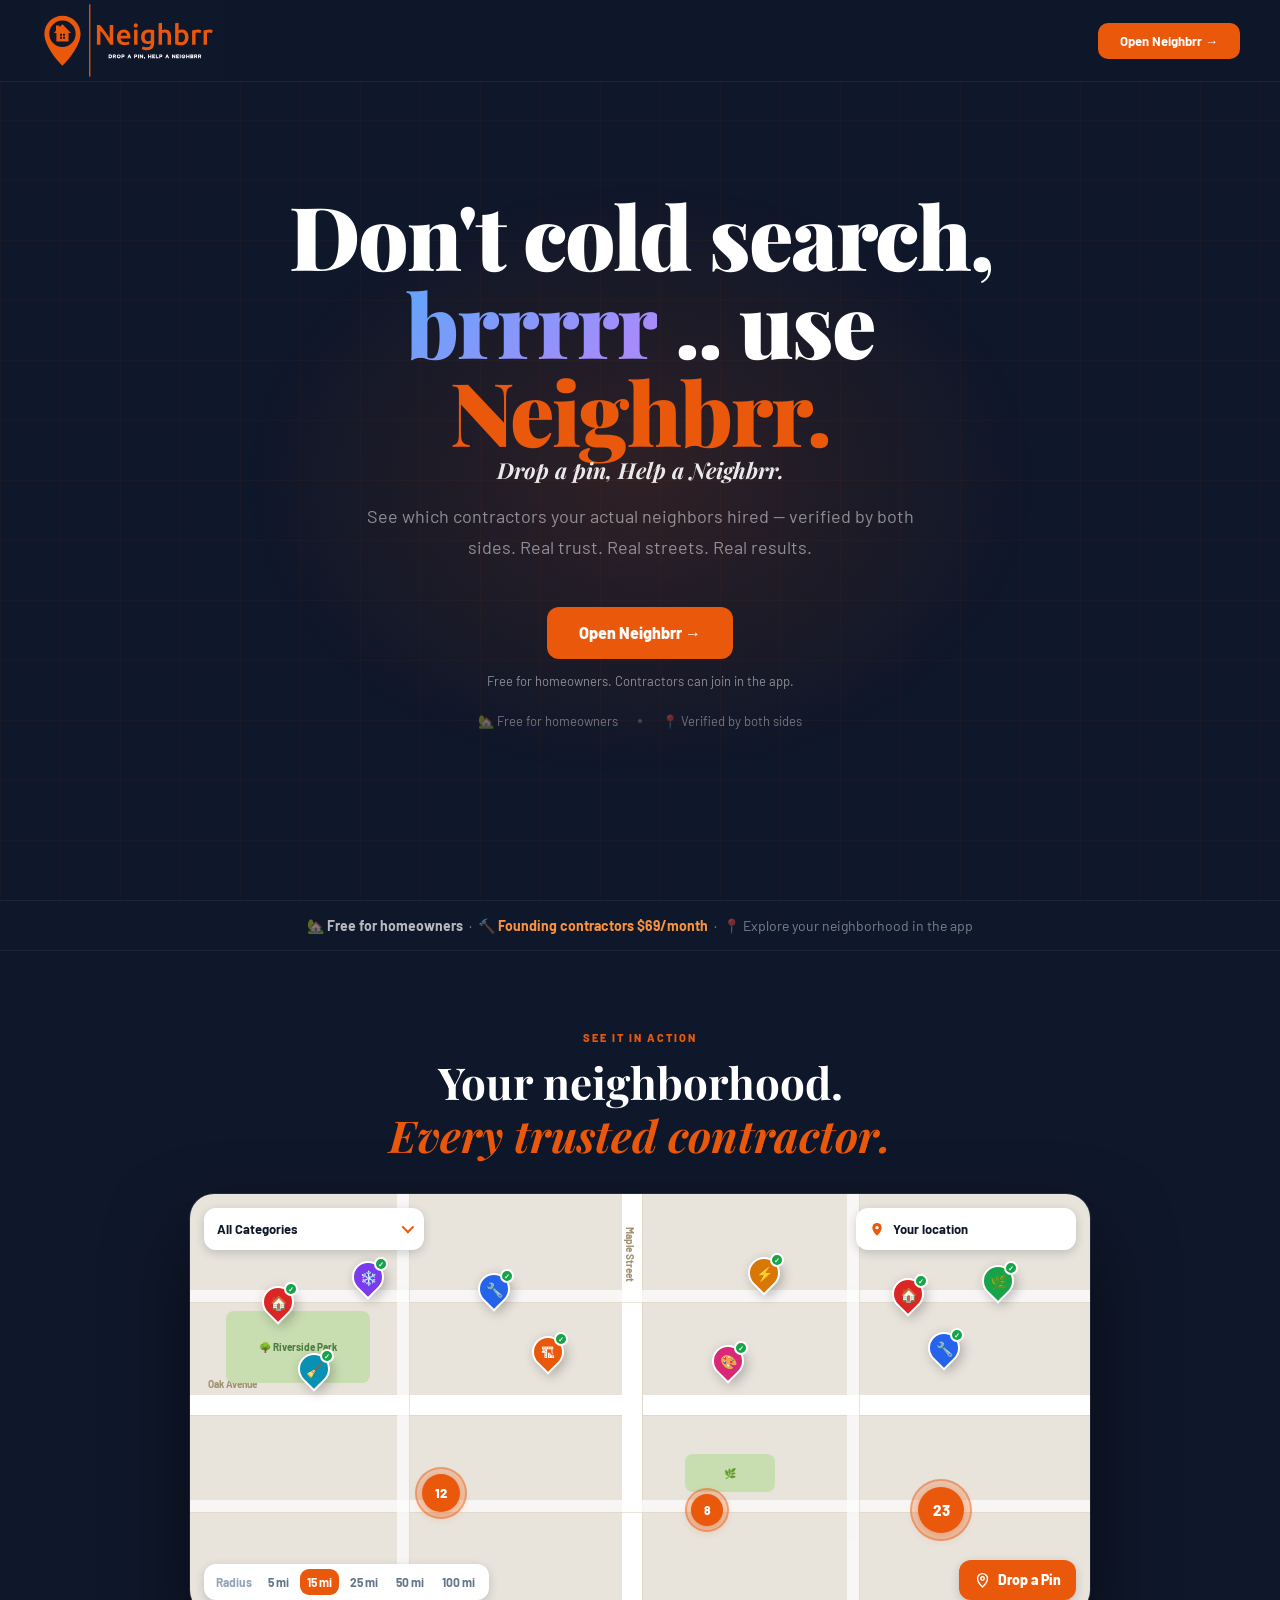
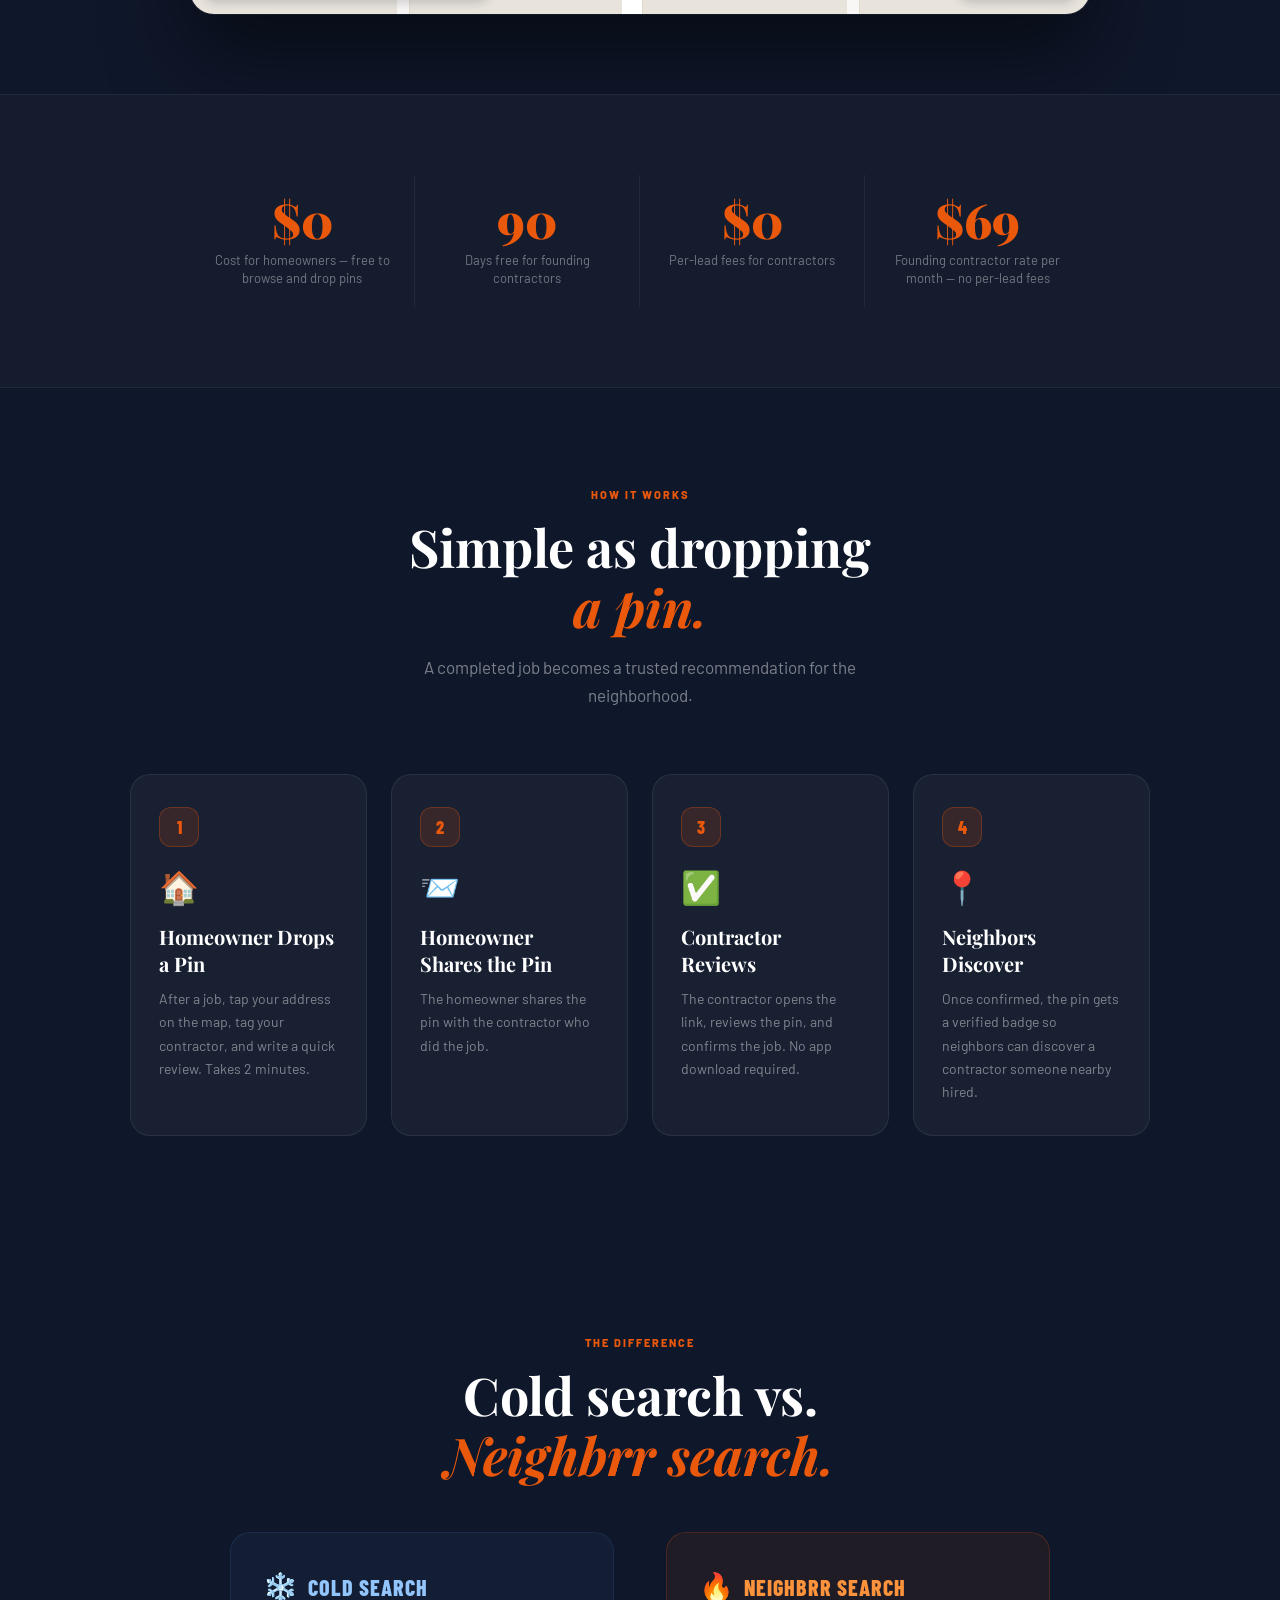
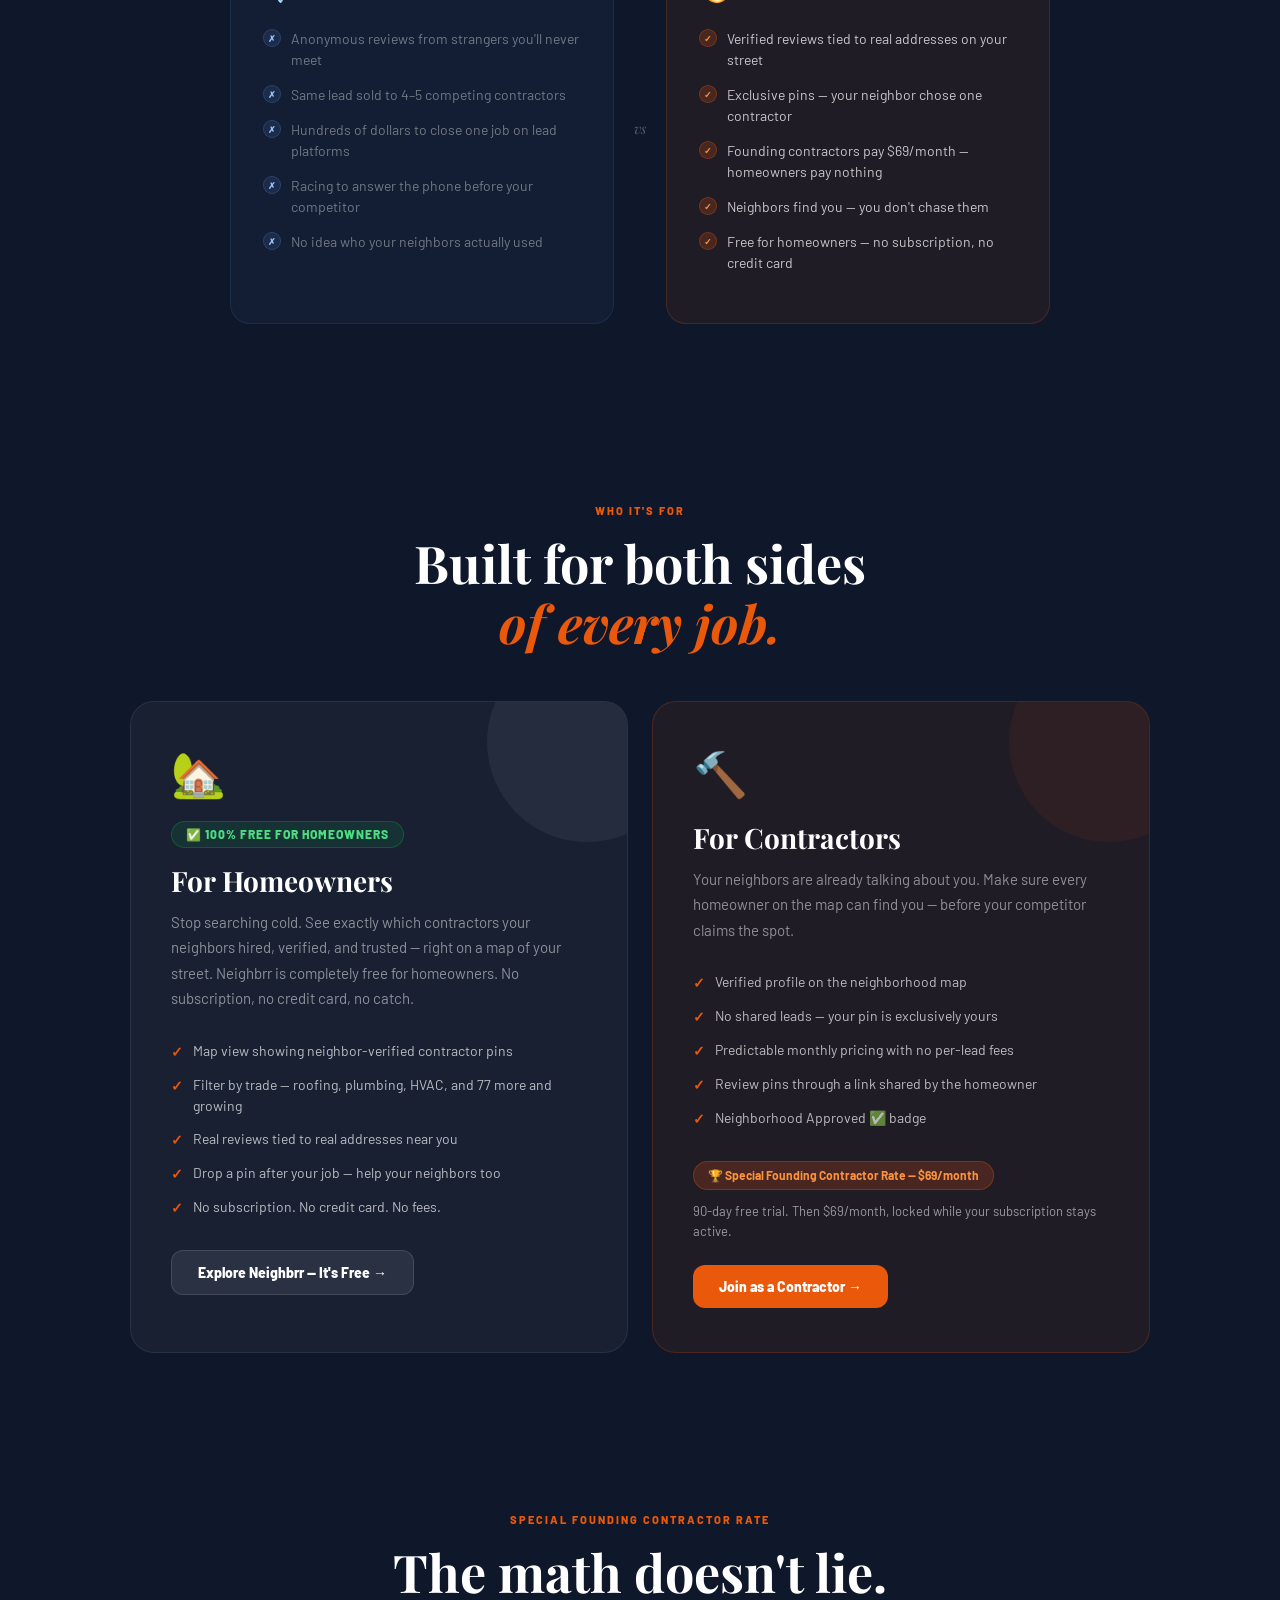
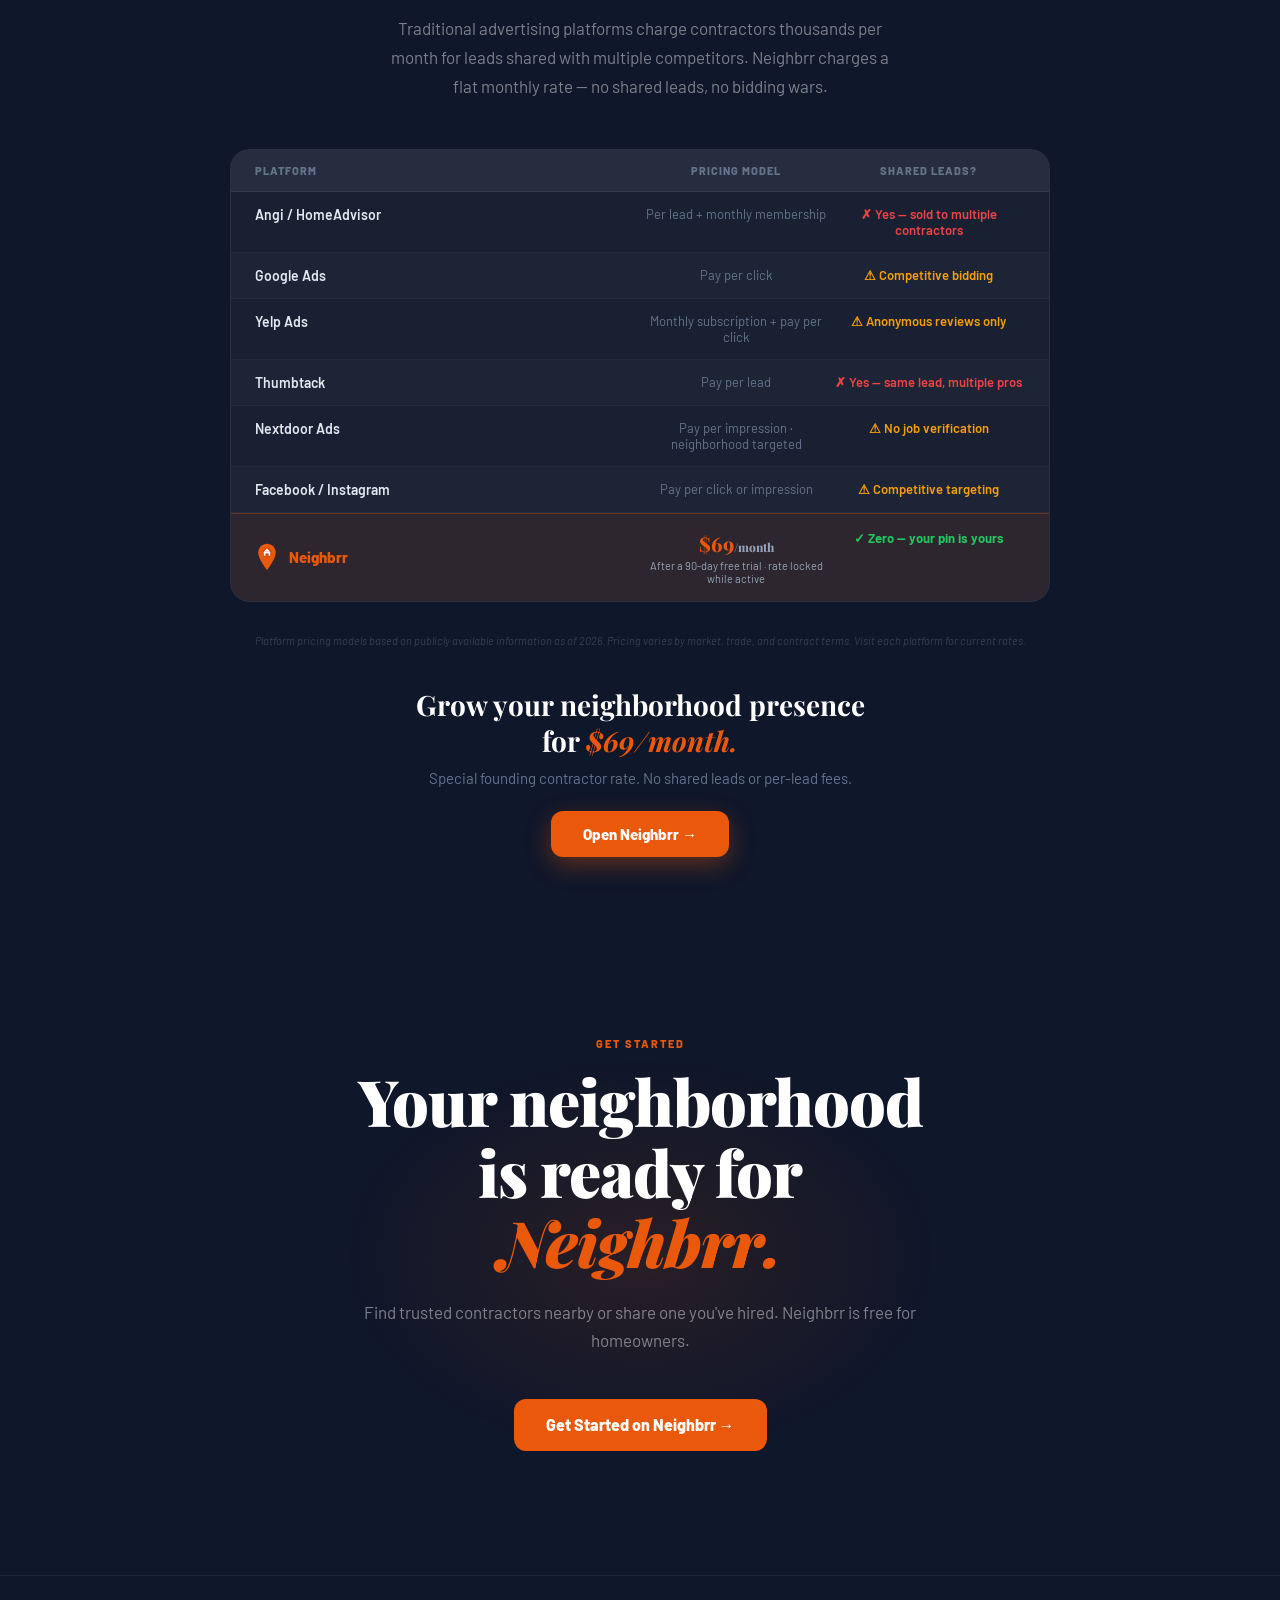
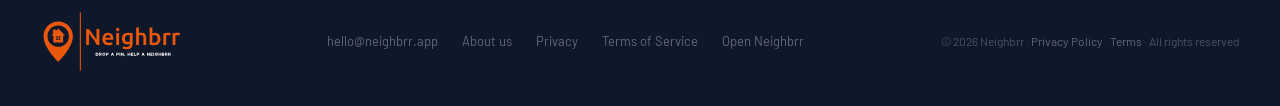
==== commit 69a8c9a7: "Keep HTML diffs focused" ====
--- a/index.html
+++ b/index.html
@@ -1,1550 +1,1550 @@
-<!DOCTYPE html>
-<html lang="en">
-<head>
-<meta charset="UTF-8">
-<meta name="viewport" content="width=device-width, initial-scale=1.0">
-<title>Neighbrr — Don't Just Cold Search.</title>
-<meta name="description" content="Neighbrr is the neighborhood map showing which contractors your actual neighbors hired and verified. Don't just cold search. Drop a pin, Help a Neighbrr.">
-<link rel="preconnect" href="https://fonts.googleapis.com">
-<link href="https://fonts.googleapis.com/css2?family=Playfair+Display:ital,wght@0,400;0,700;0,900;1,400;1,700&family=Barlow:wght@300;400;500;600;700;800&family=Barlow+Condensed:wght@400;600;700;800;900&display=swap" rel="stylesheet">
-
-<style>
-:root {
-  --orange: #ea580c;
-  --orange-dark: #c2440a;
-  --orange-light: #fff7ed;
-  --navy: #0f172a;
-  --navy-mid: #1e293b;
-  --navy-light: #334155;
-  --slate: #475569;
-  --light: #f8fafc;
-  --border: #e2e8f0;
-  --green: #16a34a;
-  --amber: #f59e0b;
-  --white: #ffffff;
-}
-
-*, *::before, *::after { box-sizing: border-box; margin: 0; padding: 0; }
-
-html { scroll-behavior: smooth; }
-
-body {
-  font-family: 'Barlow', sans-serif;
-  background: var(--navy);
-  color: var(--white);
-  overflow-x: hidden;
-  cursor: default;
-}
-
-/* ── SCROLLBAR ── */
-::-webkit-scrollbar { width: 6px; }
-::-webkit-scrollbar-track { background: var(--navy); }
-::-webkit-scrollbar-thumb { background: var(--orange); border-radius: 3px; }
-
-/* ── ANIMATIONS ── */
-@keyframes fadeUp {
-  from { opacity: 0; transform: translateY(32px); }
-  to { opacity: 1; transform: translateY(0); }
-}
-@keyframes fadeIn {
-  from { opacity: 0; }
-  to { opacity: 1; }
-}
-@keyframes pinDrop {
-  0% { transform: translateY(-40px) scale(0.5); opacity: 0; }
-  60% { transform: translateY(4px) scale(1.1); opacity: 1; }
-  100% { transform: translateY(0) scale(1); opacity: 1; }
-}
-@keyframes pulse {
-  0%, 100% { box-shadow: 0 0 0 0 rgba(234,88,12,0.4); }
-  50% { box-shadow: 0 0 0 12px rgba(234,88,12,0); }
-}
-@keyframes float {
-  0%, 100% { transform: translateY(0px); }
-  50% { transform: translateY(-8px); }
-}
-@keyframes shimmer {
-  0% { background-position: -200% center; }
-  100% { background-position: 200% center; }
-}
-@keyframes rotateSlow {
-  from { transform: rotate(0deg); }
-  to { transform: rotate(360deg); }
-}
-@keyframes pinPulse {
-  0%, 100% { transform: scale(1); }
-  50% { transform: scale(1.08); }
-}
-@keyframes mapFadeIn {
-  from { opacity: 0; transform: scale(0.95); }
-  to { opacity: 1; transform: scale(1); }
-}
-@keyframes countUp {
-  from { opacity: 0; transform: translateY(10px); }
-  to { opacity: 1; transform: translateY(0); }
-}
-@keyframes blink {
-  0%, 100% { opacity: 1; }
-  50% { opacity: 0; }
-}
-
-.fade-up { animation: fadeUp 0.7s cubic-bezier(0.16, 1, 0.3, 1) forwards; }
-.fade-up-1 { animation: fadeUp 0.7s cubic-bezier(0.16, 1, 0.3, 1) 0.1s forwards; opacity: 0; }
-.fade-up-2 { animation: fadeUp 0.7s cubic-bezier(0.16, 1, 0.3, 1) 0.2s forwards; opacity: 0; }
-.fade-up-3 { animation: fadeUp 0.7s cubic-bezier(0.16, 1, 0.3, 1) 0.35s forwards; opacity: 0; }
-.fade-up-4 { animation: fadeUp 0.7s cubic-bezier(0.16, 1, 0.3, 1) 0.5s forwards; opacity: 0; }
-.fade-up-5 { animation: fadeUp 0.7s cubic-bezier(0.16, 1, 0.3, 1) 0.65s forwards; opacity: 0; }
-.fade-up-6 { animation: fadeUp 0.7s cubic-bezier(0.16, 1, 0.3, 1) 0.8s forwards; opacity: 0; }
-
-/* ── NAV ── */
-nav {
-  position: fixed;
-  top: 0; left: 0; right: 0;
-  z-index: 100;
-  padding: 0 40px;
-  height: 82px;
-  display: flex;
-  align-items: center;
-  justify-content: space-between;
-  background: rgba(15, 23, 42, 0.85);
-  backdrop-filter: blur(20px);
-  border-bottom: 1px solid rgba(255,255,255,0.06);
-  transition: all 0.3s;
-}
-
-.nav-logo {
-  display: flex;
-  align-items: center;
-  gap: 12px;
-  text-decoration: none;
-}
-
-.nav-pin {
-  width: 36px;
-  height: 36px;
-  background: var(--orange);
-  border-radius: 10px;
-  display: flex;
-  align-items: center;
-  justify-content: center;
-  animation: pinPulse 3s ease-in-out infinite;
-}
-
-.nav-pin svg {
-  width: 20px;
-  height: 20px;
-  fill: white;
-}
-
-.nav-name {
-  font-family: 'Playfair Display', serif;
-  font-size: 22px;
-  font-weight: 700;
-  color: white;
-  letter-spacing: -0.5px;
-}
-
-.nav-tagline {
-  font-size: 10px;
-  color: var(--orange);
-  font-weight: 700;
-  text-transform: uppercase;
-  letter-spacing: 1px;
-  margin-top: 1px;
-}
-
-.nav-cta {
-  background: var(--orange);
-  color: white;
-  border: none;
-  border-radius: 10px;
-  padding: 10px 22px;
-  font-size: 13px;
-  font-weight: 700;
-  cursor: pointer;
-  font-family: 'Barlow', sans-serif;
-  text-decoration: none;
-  display: inline-block;
-  transition: all 0.2s;
-  animation: pulse 3s infinite;
-}
-
-.nav-cta:hover {
-  background: var(--orange-dark);
-  transform: translateY(-1px);
-}
-
-/* ── HERO ── */
-.hero {
-  min-height: 100vh;
-  display: flex;
-  flex-direction: column;
-  align-items: center;
-  justify-content: center;
-  position: relative;
-  overflow: hidden;
-  padding: 100px 40px 80px;
-  text-align: center;
-}
-
-/* Grid background */
-.hero::before {
-  content: '';
-  position: absolute;
-  inset: 0;
-  background-image:
-    linear-gradient(rgba(234,88,12,0.04) 1px, transparent 1px),
-    linear-gradient(90deg, rgba(234,88,12,0.04) 1px, transparent 1px);
-  background-size: 60px 60px;
-  animation: fadeIn 2s ease forwards;
-}
-
-/* Radial glow */
-.hero::after {
-  content: '';
-  position: absolute;
-  top: 20%;
-  left: 50%;
-  transform: translateX(-50%);
-  width: 800px;
-  height: 600px;
-  background: radial-gradient(ellipse at center, rgba(234,88,12,0.15) 0%, transparent 70%);
-  pointer-events: none;
-}
-
-.hero-content {
-  position: relative;
-  z-index: 2;
-  max-width: 780px;
-}
-
-.hero-badge {
-  display: inline-flex;
-  align-items: center;
-  gap: 8px;
-  background: rgba(234,88,12,0.15);
-  border: 1px solid rgba(234,88,12,0.3);
-  border-radius: 100px;
-  padding: 6px 16px;
-  font-size: 12px;
-  font-weight: 700;
-  color: #fb923c;
-  text-transform: uppercase;
-  letter-spacing: 1px;
-  margin-bottom: 28px;
-}
-
-.hero-badge-dot {
-  width: 6px;
-  height: 6px;
-  border-radius: 50%;
-  background: var(--orange);
-  animation: blink 2s infinite;
-}
-
-.hero-cold {
-  font-family: 'Barlow Condensed', sans-serif;
-  font-size: clamp(18px, 3vw, 26px);
-  font-weight: 600;
-  color: rgba(255,255,255,0.5);
-  text-transform: uppercase;
-  letter-spacing: 4px;
-  margin-bottom: 12px;
-}
-
-.hero-title {
-  font-family: 'Playfair Display', serif;
-  font-size: clamp(48px, 8vw, 88px);
-  font-weight: 900;
-  line-height: 1.0;
-  letter-spacing: -2px;
-  margin-bottom: 0;
-  color: white;
-}
-
-.hero-title .orange { color: var(--orange); }
-.hero-title .italic { font-style: italic; }
-
-.hero-brrr {
-  display: inline-block;
-  background: linear-gradient(135deg, #60a5fa, #a78bfa, #38bdf8);
-  background-size: 200% auto;
-  -webkit-background-clip: text;
-  -webkit-text-fill-color: transparent;
-  background-clip: text;
-  animation: shimmer 3s linear infinite;
-}
-
-.hero-divider {
-  width: 60px;
-  height: 3px;
-  background: var(--orange);
-  border-radius: 2px;
-  margin: 28px auto;
-}
-
-.hero-slogan {
-  font-family: 'Playfair Display', serif;
-  font-size: clamp(20px, 3.5vw, 32px);
-  font-weight: 700;
-  color: rgba(255,255,255,0.9);
-  margin-bottom: 16px;
-  font-style: italic;
-}
-
-.hero-sub {
-  font-size: clamp(15px, 2vw, 18px);
-  color: rgba(255,255,255,0.5);
-  line-height: 1.7;
-  max-width: 560px;
-  margin: 0 auto 44px;
-}
-
-/* ── APP LINK ── */
-.launch-actions {
-  max-width: 520px;
-  margin: 0 auto 24px;
-}
-
-.launch-btn {
-  display: inline-block;
-  padding: 16px 32px;
-  border-radius: 12px;
-  background: var(--orange);
-  color: white;
-  font-size: 16px;
-  font-weight: 800;
-  font-family: 'Barlow', sans-serif;
-  text-decoration: none;
-  transition: all 0.2s;
-}
-
-.launch-btn:hover { transform: translateY(-1px); box-shadow: 0 8px 24px rgba(234,88,12,0.4); }
-
-.launch-btn:focus-visible {
-  outline: 3px solid white;
-  outline-offset: 4px;
-}
-
-.launch-note { font-size: 13px; color: rgba(255,255,255,0.5); margin-top: 14px; }
-
-/* ── SOCIAL PROOF ── */
-.social-proof {
-  display: flex;
-  align-items: center;
-  justify-content: center;
-  gap: 20px;
-  margin-top: 0;
-  flex-wrap: wrap;
-}
-
-.proof-item {
-  display: flex;
-  align-items: center;
-  gap: 8px;
-  font-size: 13px;
-  color: rgba(255,255,255,0.4);
-}
-
-.proof-dot {
-  width: 4px;
-  height: 4px;
-  border-radius: 50%;
-  background: rgba(255,255,255,0.2);
-}
-
-/* ── CODED MAP DEMO ── */
-.map-section {
-  position: relative;
-  padding: 80px 40px;
-  overflow: hidden;
-}
-
-.map-container {
-  max-width: 900px;
-  margin: 0 auto;
-  position: relative;
-  z-index: 1;
-  animation: mapFadeIn 1s ease forwards;
-}
-
-.map-label {
-  text-align: center;
-  margin-bottom: 32px;
-}
-
-.map-label-tag {
-  font-size: 11px;
-  font-weight: 800;
-  color: var(--orange);
-  text-transform: uppercase;
-  letter-spacing: 2px;
-  margin-bottom: 12px;
-}
-
-.map-label-title {
-  font-family: 'Playfair Display', serif;
-  font-size: clamp(28px, 5vw, 44px);
-  font-weight: 700;
-  color: white;
-  line-height: 1.2;
-}
-
-.map-label-title em { color: var(--orange); font-style: italic; }
-
-/* Fake map */
-.fake-map {
-  background: #e8e4dc;
-  border-radius: 24px;
-  height: 420px;
-  position: relative;
-  overflow: hidden;
-  box-shadow: 0 40px 80px rgba(0,0,0,0.5), 0 0 0 1px rgba(255,255,255,0.1);
-}
-
-/* Streets */
-.street-h {
-  position: absolute;
-  left: 0; right: 0;
-  background: white;
-  box-shadow: 0 1px 0 #e0d8c8;
-}
-.street-v {
-  position: absolute;
-  top: 0; bottom: 0;
-  background: white;
-  box-shadow: 1px 0 0 #e0d8c8;
-}
-.street-major { background: #fff; }
-.street-label {
-  position: absolute;
-  font-size: 10px;
-  font-weight: 700;
-  color: #a09070;
-  font-family: 'Barlow', sans-serif;
-  white-space: nowrap;
-}
-
-/* Map pins */
-.map-pin {
-  position: absolute;
-  transform: translate(-50%, -100%);
-  cursor: pointer;
-  animation: pinDrop 0.5s cubic-bezier(0.34, 1.56, 0.64, 1) forwards;
-  opacity: 0;
-}
-
-.map-pin:hover { transform: translate(-50%, -100%) scale(1.2); transition: transform 0.15s; }
-
-.pin-body {
-  width: 32px;
-  height: 32px;
-  border-radius: 50% 50% 50% 0;
-  transform: rotate(-45deg);
-  display: flex;
-  align-items: center;
-  justify-content: center;
-  font-size: 14px;
-  border: 2.5px solid white;
-  box-shadow: 0 4px 12px rgba(0,0,0,0.25);
-}
-
-.pin-body span { transform: rotate(45deg); display: block; }
-
-.pin-verified {
-  position: absolute;
-  top: -4px; right: -4px;
-  width: 14px; height: 14px;
-  border-radius: 50%;
-  background: #16a34a;
-  border: 2px solid white;
-  display: flex;
-  align-items: center;
-  justify-content: center;
-  font-size: 7px;
-  color: white;
-  font-weight: 800;
-}
-
-/* Cluster */
-.cluster {
-  position: absolute;
-  transform: translate(-50%, -50%);
-  animation: pinDrop 0.5s cubic-bezier(0.34, 1.56, 0.64, 1) forwards;
-  opacity: 0;
-}
-
-.cluster-outer {
-  border-radius: 50%;
-  background: rgba(234,88,12,0.2);
-  border: 2px solid rgba(234,88,12,0.4);
-  display: flex;
-  align-items: center;
-  justify-content: center;
-}
-
-.cluster-inner {
-  border-radius: 50%;
-  background: var(--orange);
-  box-shadow: 0 3px 12px rgba(234,88,12,0.45);
-  display: flex;
-  align-items: center;
-  justify-content: center;
-  color: white;
-  font-family: 'Barlow', sans-serif;
-}
-
-/* Park */
-.park {
-  position: absolute;
-  background: #c8ddb0;
-  border-radius: 8px;
-  display: flex;
-  align-items: center;
-  justify-content: center;
-  font-size: 10px;
-  font-weight: 700;
-  color: #4a7c3f;
-  font-family: 'Barlow', sans-serif;
-}
-
-/* Map overlay UI */
-.map-ui-top {
-  position: absolute;
-  top: 14px;
-  left: 14px;
-  right: 14px;
-  display: flex;
-  justify-content: space-between;
-  align-items: flex-start;
-  gap: 12px;
-  z-index: 10;
-}
-
-.map-control {
-  width: 220px;
-  min-height: 42px;
-  box-sizing: border-box;
-  display: flex;
-  align-items: center;
-  gap: 8px;
-  background: #fff;
-  border-radius: 12px;
-  padding: 10px 13px;
-  font-size: 13px;
-  font-weight: 700;
-  color: var(--navy);
-  font-family: 'Barlow', sans-serif;
-  box-shadow: 0 3px 10px rgba(15,23,42,0.18);
-}
-
-.map-category { justify-content: space-between; }
-.map-chevron {
-  width: 9px;
-  height: 9px;
-  border-right: 2px solid var(--orange);
-  border-bottom: 2px solid var(--orange);
-  transform: rotate(45deg) translateY(-2px);
-}
-.map-location-icon { display: inline-flex; flex-shrink: 0; }
-
-.map-radius {
-  position: absolute;
-  left: 14px;
-  bottom: 14px;
-  z-index: 10;
-  display: flex;
-  align-items: center;
-  gap: 4px;
-  padding: 5px 7px;
-  background: #fff;
-  border-radius: 12px;
-  box-shadow: 0 3px 10px rgba(15,23,42,0.18);
-  font-family: 'Barlow', sans-serif;
-  white-space: nowrap;
-}
-.map-radius-label {
-  color: #94a3b8;
-  font-size: 12px;
-  font-weight: 700;
-  padding: 0 5px;
-}
-.map-radius-option {
-  color: #64748b;
-  font-size: 12px;
-  font-weight: 700;
-  padding: 6px 7px;
-  border-radius: 9px;
-}
-.map-radius-option.active { background: var(--orange); color: #fff; }
-
-.map-add-btn {
-  position: absolute;
-  bottom: 14px;
-  right: 14px;
-  display: inline-flex;
-  align-items: center;
-  gap: 7px;
-  background: var(--orange);
-  color: white;
-  border-radius: 12px;
-  padding: 11px 15px;
-  font-size: 14px;
-  font-weight: 800;
-  font-family: 'Barlow', sans-serif;
-  text-decoration: none;
-  box-shadow: 0 3px 10px rgba(15,23,42,0.18);
-  z-index: 10;
-}
-
-.map-add-btn:hover { background: var(--orange-dark); }
-.map-add-btn:focus-visible { outline: 3px solid var(--navy); outline-offset: 3px; }
-
-/* ── HOW IT WORKS ── */
-.how-section {
-  padding: 100px 40px;
-  max-width: 1100px;
-  margin: 0 auto;
-}
-
-.section-tag {
-  font-size: 11px;
-  font-weight: 800;
-  color: var(--orange);
-  text-transform: uppercase;
-  letter-spacing: 2px;
-  margin-bottom: 16px;
-  text-align: center;
-}
-
-.section-title {
-  font-family: 'Playfair Display', serif;
-  font-size: clamp(32px, 5vw, 52px);
-  font-weight: 700;
-  text-align: center;
-  color: white;
-  line-height: 1.15;
-  margin-bottom: 16px;
-}
-
-.section-title em { color: var(--orange); font-style: italic; }
-
-.section-sub {
-  text-align: center;
-  font-size: 17px;
-  color: rgba(255,255,255,0.45);
-  max-width: 520px;
-  margin: 0 auto 64px;
-  line-height: 1.7;
-}
-
-.steps {
-  display: grid;
-  grid-template-columns: repeat(auto-fit, minmax(220px, 1fr));
-  gap: 24px;
-  position: relative;
-}
-
-.step {
-  background: rgba(255,255,255,0.04);
-  border: 1px solid rgba(255,255,255,0.08);
-  border-radius: 20px;
-  padding: 32px 28px;
-  position: relative;
-  transition: all 0.3s;
-  overflow: hidden;
-}
-
-.step::before {
-  content: '';
-  position: absolute;
-  top: 0; left: 0; right: 0;
-  height: 3px;
-  background: var(--orange);
-  transform: scaleX(0);
-  transform-origin: left;
-  transition: transform 0.3s;
-}
-
-.step:hover { border-color: rgba(234,88,12,0.3); transform: translateY(-4px); }
-.step:hover::before { transform: scaleX(1); }
-
-.step-num {
-  width: 40px;
-  height: 40px;
-  border-radius: 12px;
-  background: rgba(234,88,12,0.15);
-  border: 1px solid rgba(234,88,12,0.3);
-  display: flex;
-  align-items: center;
-  justify-content: center;
-  font-family: 'Barlow Condensed', sans-serif;
-  font-size: 18px;
-  font-weight: 800;
-  color: var(--orange);
-  margin-bottom: 20px;
-}
-
-.step-icon { font-size: 32px; margin-bottom: 16px; display: block; }
-
-.step-title {
-  font-family: 'Playfair Display', serif;
-  font-size: 20px;
-  font-weight: 700;
-  color: white;
-  margin-bottom: 10px;
-}
-
-.step-body {
-  font-size: 14px;
-  color: rgba(255,255,255,0.45);
-  line-height: 1.65;
-}
-
-/* ── FOR BOTH SECTIONS ── */
-.split-section {
-  padding: 80px 40px;
-  max-width: 1100px;
-  margin: 0 auto;
-}
-
-.split-grid {
-  display: grid;
-  grid-template-columns: 1fr 1fr;
-  gap: 24px;
-}
-
-.split-card {
-  border-radius: 24px;
-  padding: 44px 40px;
-  position: relative;
-  overflow: hidden;
-}
-
-.split-card.homeowner {
-  background: rgba(255,255,255,0.04);
-  border: 1px solid rgba(255,255,255,0.08);
-}
-
-.split-card.contractor {
-  background: rgba(234,88,12,0.08);
-  border: 1px solid rgba(234,88,12,0.2);
-}
-
-.split-card::before {
-  content: '';
-  position: absolute;
-  top: -60px; right: -60px;
-  width: 200px; height: 200px;
-  border-radius: 50%;
-  opacity: 0.06;
-}
-
-.split-card.homeowner::before { background: white; }
-.split-card.contractor::before { background: var(--orange); }
-
-.split-emoji { font-size: 44px; margin-bottom: 20px; display: block; animation: float 4s ease-in-out infinite; }
-.split-card.contractor .split-emoji { animation-delay: 0.5s; }
-
-.split-title {
-  font-family: 'Playfair Display', serif;
-  font-size: 28px;
-  font-weight: 700;
-  color: white;
-  margin-bottom: 12px;
-  line-height: 1.2;
-}
-
-.split-body {
-  font-size: 15px;
-  color: rgba(255,255,255,0.5);
-  line-height: 1.7;
-  margin-bottom: 28px;
-}
-
-.split-features { list-style: none; margin-bottom: 32px; }
-
-.split-features li {
-  display: flex;
-  align-items: flex-start;
-  gap: 10px;
-  margin-bottom: 12px;
-  font-size: 14px;
-  color: rgba(255,255,255,0.7);
-  line-height: 1.5;
-}
-
-.split-features li::before {
-  content: '✓';
-  color: var(--orange);
-  font-weight: 800;
-  flex-shrink: 0;
-  margin-top: 1px;
-}
-
-.split-btn {
-  display: inline-block;
-  padding: 13px 26px;
-  border-radius: 12px;
-  font-size: 14px;
-  font-weight: 800;
-  text-decoration: none;
-  font-family: 'Barlow', sans-serif;
-  transition: all 0.2s;
-  cursor: pointer;
-  border: none;
-}
-
-.split-btn.primary {
-  background: var(--orange);
-  color: white;
-}
-
-.split-btn.secondary {
-  background: rgba(255,255,255,0.08);
-  color: white;
-  border: 1px solid rgba(255,255,255,0.12);
-}
-
-.split-btn:hover { transform: translateY(-2px); box-shadow: 0 8px 24px rgba(234,88,12,0.3); }
-
-/* Pricing pills */
-.pricing-pills {
-  display: flex;
-  gap: 8px;
-  flex-wrap: wrap;
-  margin-bottom: 24px;
-}
-
-.pricing-pill {
-  border-radius: 100px;
-  padding: 6px 14px;
-  font-size: 12px;
-  font-weight: 700;
-  font-family: 'Barlow', sans-serif;
-}
-
-.pricing-pill.founding {
-  background: rgba(234,88,12,0.2);
-  color: #fb923c;
-  border: 1px solid rgba(234,88,12,0.3);
-}
-
-.pricing-detail {
-  color: rgba(255,255,255,0.55);
-  font-size: 13px;
-  line-height: 1.5;
-  margin: -12px 0 24px;
-}
-
-/* ── STATS ── */
-.stats-section {
-  padding: 80px 40px;
-  border-top: 1px solid rgba(255,255,255,0.06);
-  border-bottom: 1px solid rgba(255,255,255,0.06);
-  background: rgba(255,255,255,0.02);
-}
-
-.stats-grid {
-  max-width: 900px;
-  margin: 0 auto;
-  display: grid;
-  grid-template-columns: repeat(4, 1fr);
-  gap: 0;
-}
-
-.stat-item {
-  text-align: center;
-  padding: 20px;
-  border-right: 1px solid rgba(255,255,255,0.06);
-}
-
-.stat-item:last-child { border-right: none; }
-
-.stat-num {
-  font-family: 'Playfair Display', serif;
-  font-size: clamp(32px, 5vw, 48px);
-  font-weight: 900;
-  color: var(--orange);
-  line-height: 1;
-  margin-bottom: 8px;
-  animation: countUp 0.6s ease forwards;
-}
-
-.stat-label {
-  font-size: 13px;
-  color: rgba(255,255,255,0.4);
-  line-height: 1.4;
-}
-
-/* ── COLD VS WARM ── */
-.comparison-section {
-  padding: 100px 40px;
-  max-width: 900px;
-  margin: 0 auto;
-}
-
-.comparison-grid {
-  display: grid;
-  grid-template-columns: 1fr auto 1fr;
-  gap: 0;
-  align-items: stretch;
-}
-
-.comparison-side {
-  border-radius: 20px;
-  padding: 36px 32px;
-}
-
-.comparison-side.cold {
-  background: rgba(96,165,250,0.05);
-  border: 1px solid rgba(96,165,250,0.1);
-}
-
-.comparison-side.warm {
-  background: rgba(234,88,12,0.08);
-  border: 1px solid rgba(234,88,12,0.2);
-}
-
-.comparison-divider {
-  display: flex;
-  align-items: center;
-  justify-content: center;
-  padding: 0 20px;
-  font-family: 'Playfair Display', serif;
-  font-size: 14px;
-  color: rgba(255,255,255,0.3);
-  font-style: italic;
-}
-
-.comparison-header {
-  display: flex;
-  align-items: center;
-  gap: 10px;
-  margin-bottom: 24px;
-}
-
-.comparison-emoji { font-size: 28px; }
-
-.comparison-title {
-  font-family: 'Barlow Condensed', sans-serif;
-  font-size: 22px;
-  font-weight: 800;
-  text-transform: uppercase;
-  letter-spacing: 1px;
-}
-
-.comparison-side.cold .comparison-title { color: #93c5fd; }
-.comparison-side.warm .comparison-title { color: #fb923c; }
-
-.comparison-item {
-  display: flex;
-  align-items: flex-start;
-  gap: 10px;
-  margin-bottom: 14px;
-  font-size: 14px;
-  line-height: 1.5;
-}
-
-.comparison-side.cold .comparison-item { color: rgba(255,255,255,0.4); }
-.comparison-side.warm .comparison-item { color: rgba(255,255,255,0.75); }
-
-.comparison-check {
-  flex-shrink: 0;
-  width: 18px;
-  height: 18px;
-  border-radius: 50%;
-  display: flex;
-  align-items: center;
-  justify-content: center;
-  font-size: 9px;
-  font-weight: 800;
-  margin-top: 1px;
-}
-
-.cold-check { background: rgba(96,165,250,0.1); color: #93c5fd; border: 1px solid rgba(96,165,250,0.2); }
-.warm-check { background: rgba(234,88,12,0.2); color: #fb923c; border: 1px solid rgba(234,88,12,0.3); }
-
-/* ── FINAL CTA ── */
-.cta-section {
-  padding: 100px 40px;
-  text-align: center;
-  position: relative;
-  overflow: hidden;
-}
-
-.cta-section::before {
-  content: '';
-  position: absolute;
-  top: 50%;
-  left: 50%;
-  transform: translate(-50%, -50%);
-  width: 600px;
-  height: 400px;
-  background: radial-gradient(ellipse, rgba(234,88,12,0.12) 0%, transparent 70%);
-  pointer-events: none;
-}
-
-.cta-content { position: relative; z-index: 1; max-width: 600px; margin: 0 auto; }
-
-.cta-title {
-  font-family: 'Playfair Display', serif;
-  font-size: clamp(36px, 6vw, 64px);
-  font-weight: 900;
-  line-height: 1.1;
-  color: white;
-  margin-bottom: 20px;
-  letter-spacing: -1px;
-}
-
-.cta-title em { color: var(--orange); font-style: italic; }
-
-.cta-sub {
-  font-size: 17px;
-  color: rgba(255,255,255,0.45);
-  line-height: 1.7;
-  margin-bottom: 44px;
-}
-
-/* ── FOOTER ── */
-footer {
-  padding: 32px 40px;
-  border-top: 1px solid rgba(255,255,255,0.06);
-  display: flex;
-  align-items: center;
-  justify-content: space-between;
-  flex-wrap: wrap;
-  gap: 16px;
-}
-
-.footer-logo {
-  display: flex;
-  align-items: center;
-  gap: 10px;
-}
-
-.footer-logo-pin {
-  width: 28px;
-  height: 28px;
-  background: var(--orange);
-  border-radius: 8px;
-  display: flex;
-  align-items: center;
-  justify-content: center;
-  font-size: 14px;
-}
-
-.footer-name {
-  font-family: 'Playfair Display', serif;
-  font-size: 16px;
-  font-weight: 700;
-  color: white;
-}
-
-.footer-links {
-  display: flex;
-  gap: 24px;
-}
-
-.footer-link {
-  font-size: 13px;
-  color: rgba(255,255,255,0.35);
-  text-decoration: none;
-  transition: color 0.2s;
-}
-
-.footer-link:hover { color: var(--orange); }
-
-.footer-right {
-  font-size: 12px;
-  color: rgba(255,255,255,0.25);
-}
-
-/* ── RESPONSIVE ── */
-@media (max-width: 768px) {
-  nav { padding: 0 20px; }
-  .hero { padding: 90px 24px 60px; }
-  .split-grid { grid-template-columns: 1fr; }
-  .stats-grid { grid-template-columns: repeat(2, 1fr); }
-  .stat-item { border-right: none; border-bottom: 1px solid rgba(255,255,255,0.06); }
-  .comparison-grid { grid-template-columns: 1fr; }
-  .comparison-divider { padding: 16px 0; }
-  .map-section { padding: 60px 20px; }
-  .how-section, .split-section, .comparison-section, .cta-section { padding: 60px 24px; }
-  footer { flex-direction: column; align-items: flex-start; }
-  .footer-links { flex-wrap: wrap; gap: 16px; }
-}
-
-@media (max-width: 600px) {
-  .map-ui-top { top: 10px; left: 10px; right: 10px; gap: 8px; }
-  .map-control { width: auto; min-width: 0; flex: 1; min-height: 38px; padding: 8px; font-size: 11px; }
-  .map-radius { left: 10px; right: 10px; bottom: 10px; gap: 1px; overflow-x: auto; }
-  .map-radius-label { font-size: 10px; padding: 0 3px; }
-  .map-radius-option { font-size: 10px; padding: 5px 4px; }
-  .map-add-btn { right: 10px; bottom: 60px; padding: 9px 11px; font-size: 12px; }
-}
-</style>
-<link rel="stylesheet" href="assets/logo.css">
-</head>
-<body>
-
-<!-- ── NAV ── -->
-<nav>
-  <a class="nav-logo" href="#">
-    <img src="assets/neighbrr-logo.svg" alt="Neighbrr" class="site-logo site-logo-nav">
-  </a>
-  <a href="https://neighbrr.app/" class="nav-cta">Open Neighbrr →</a>
-</nav>
-
-<!-- ── HERO ── -->
-<section class="hero" id="top">
-  <div class="hero-content">
-
-    <h1 class="hero-title fade-up-1">
-      Don't cold search,<br>
-      <span class="hero-brrr">brrrrr</span> .. use <span class="orange">Neighbrr.</span>
-    </h1>
-
-    <p class="hero-slogan fade-up-2" style="font-size:clamp(16px,2.5vw,22px);opacity:.7;margin-bottom:16px;">Drop a pin, Help a Neighbrr.</p>
-
-    <p class="hero-sub fade-up-3">
-      See which contractors your actual neighbors hired — verified by both sides. Real trust. Real streets. Real results.
-    </p>
-
-    <div class="launch-actions fade-up-4">
-      <a class="launch-btn" href="https://neighbrr.app/">Open Neighbrr →</a>
-      <p class="launch-note">Free for homeowners. Contractors can join in the app.</p>
-    </div>
-
-    <div class="social-proof fade-up-5">
-      <div class="proof-item">🏡 Free for homeowners</div>
-      <div class="proof-dot"></div>
-      <div class="proof-item">📍 Verified by both sides</div>
-    </div>
-
-  </div>
-</section>
-
-<!-- ── FREE MODEL BANNER ── -->
-<div style="border-top:1px solid rgba(255,255,255,0.06);border-bottom:1px solid rgba(255,255,255,0.06);padding:16px 40px;text-align:center;">
-  <p style="font-size:14px;color:rgba(255,255,255,0.45);margin:0;">
-    🏡 <strong style="color:rgba(255,255,255,0.7);">Free for homeowners</strong> &nbsp;·&nbsp; 🔨 <strong style="color:#fb923c;">Founding contractors $69/month</strong> &nbsp;·&nbsp; 📍 Explore your neighborhood in the app
-  </p>
-</div>
-
-<!-- ── CODED MAP DEMO ── -->
-<section class="map-section">
-  <div class="map-container">
-    <div class="map-label">
-      <div class="map-label-tag">See It In Action</div>
-      <h2 class="map-label-title">Your neighborhood.<br><em>Every trusted contractor.</em></h2>
-    </div>
-
-    <div class="fake-map">
-      <!-- Streets -->
-      <div class="street-h" style="top:48%; height:20px;"></div>
-      <div class="street-v" style="left:48%; width:20px;"></div>
-      <div class="street-h" style="top:23%; height:12px; opacity:.7;"></div>
-      <div class="street-h" style="top:73%; height:12px; opacity:.7;"></div>
-      <div class="street-v" style="left:23%; width:12px; opacity:.7;"></div>
-      <div class="street-v" style="left:73%; width:12px; opacity:.7;"></div>
-
-      <!-- Street labels -->
-      <div class="street-label" style="left:2%; top:44%;">Oak Avenue</div>
-      <div class="street-label" style="left:49.5%; top:8%; transform:rotate(90deg); transform-origin:0 0;">Maple Street</div>
-
-      <!-- Parks -->
-      <div class="park" style="left:4%; top:28%; width:16%; height:17%;">🌳 Riverside Park</div>
-      <div class="park" style="left:55%; top:62%; width:10%; height:9%;">🌿</div>
-
-      <!-- Map UI -->
-      <div class="map-ui-top" aria-hidden="true">
-        <div class="map-control map-category">All Categories <span class="map-chevron"></span></div>
-        <div class="map-control map-location">
-          <span class="map-location-icon"><svg width="16" height="18" viewBox="0 0 24 24" fill="none" aria-hidden="true"><path d="M12 22s7-6.3 7-12a7 7 0 1 0-14 0c0 5.7 7 12 7 12Z" fill="#ea580c"/><circle cx="12" cy="10" r="2.5" fill="white"/></svg></span>
-          Your location
-        </div>
-      </div>
-
-      <!-- Individual Pins -->
-      <div class="map-pin" style="left:8%; top:22%; animation-delay:0.1s;">
-        <div class="pin-body" style="background:#dc2626;">
-          <span>🏠</span>
-        </div>
-        <div class="pin-verified">✓</div>
-      </div>
-
-      <div class="map-pin" style="left:18%; top:16%; animation-delay:0.2s;">
-        <div class="pin-body" style="background:#7c3aed;">
-          <span>❄️</span>
-        </div>
-        <div class="pin-verified">✓</div>
-      </div>
-
-      <div class="map-pin" style="left:32%; top:19%; animation-delay:0.3s;">
-        <div class="pin-body" style="background:#2563eb;">
-          <span>🔧</span>
-        </div>
-        <div class="pin-verified">✓</div>
-      </div>
-
-      <div class="map-pin" style="left:62%; top:15%; animation-delay:0.4s;">
-        <div class="pin-body" style="background:#d97706;">
-          <span>⚡</span>
-        </div>
-        <div class="pin-verified">✓</div>
-      </div>
-
-      <div class="map-pin" style="left:78%; top:20%; animation-delay:0.5s;">
-        <div class="pin-body" style="background:#dc2626;">
-          <span>🏠</span>
-        </div>
-        <div class="pin-verified">✓</div>
-      </div>
-
-      <div class="map-pin" style="left:88%; top:17%; animation-delay:0.6s;">
-        <div class="pin-body" style="background:#16a34a;">
-          <span>🌿</span>
-        </div>
-        <div class="pin-verified">✓</div>
-      </div>
-
-      <div class="map-pin" style="left:12%; top:38%; animation-delay:0.7s;">
-        <div class="pin-body" style="background:#0891b2;">
-          <span>🧹</span>
-        </div>
-        <div class="pin-verified">✓</div>
-      </div>
-
-      <div class="map-pin" style="left:38%; top:34%; animation-delay:0.8s;">
-        <div class="pin-body" style="background:#ea580c;">
-          <span>🏗</span>
-        </div>
-        <div class="pin-verified">✓</div>
-      </div>
-
-      <div class="map-pin" style="left:58%; top:36%; animation-delay:0.9s;">
-        <div class="pin-body" style="background:#db2777;">
-          <span>🎨</span>
-        </div>
-        <div class="pin-verified">✓</div>
-      </div>
-
-      <div class="map-pin" style="left:82%; top:33%; animation-delay:1.0s;">
-        <div class="pin-body" style="background:#2563eb;">
-          <span>🔧</span>
-        </div>
-        <div class="pin-verified">✓</div>
-      </div>
-
-      <!-- Clusters -->
-      <div class="cluster" style="left:25%; top:65%; animation-delay:1.2s;">
-        <div class="cluster-outer" style="width:52px;height:52px;">
-          <div class="cluster-inner" style="width:38px;height:38px;">
-            <span style="font-size:13px;font-weight:800;">12</span>
-          </div>
-        </div>
-      </div>
-
-      <div class="cluster" style="left:55%; top:70%; animation-delay:1.3s;">
-        <div class="cluster-outer" style="width:44px;height:44px;">
-          <div class="cluster-inner" style="width:32px;height:32px;">
-            <span style="font-size:12px;font-weight:800;">8</span>
-          </div>
-        </div>
-      </div>
-
-      <div class="cluster" style="left:80%; top:68%; animation-delay:1.4s;">
-        <div class="cluster-outer" style="width:62px;height:62px;">
-          <div class="cluster-inner" style="width:46px;height:46px;">
-            <span style="font-size:15px;font-weight:800;">23</span>
-          </div>
-        </div>
-      </div>
-
-      <div class="map-radius" aria-hidden="true">
-        <span class="map-radius-label">Radius</span>
-        <span class="map-radius-option">5 mi</span>
-        <span class="map-radius-option active">15 mi</span>
-        <span class="map-radius-option">25 mi</span>
-        <span class="map-radius-option">50 mi</span>
-        <span class="map-radius-option">100 mi</span>
-      </div>
-      <a class="map-add-btn" href="https://neighbrr.app/">
-        <svg width="17" height="18" viewBox="0 0 24 24" fill="none" aria-hidden="true"><path d="M12 22s7-6.3 7-12a7 7 0 1 0-14 0c0 5.7 7 12 7 12Z" stroke="currentColor" stroke-width="2"/><circle cx="12" cy="10" r="2.5" stroke="currentColor" stroke-width="2"/></svg>
-        Drop a Pin
-      </a>
-    </div>
-  </div>
-</section>
-
-<!-- ── STATS ── -->
-<section class="stats-section">
-  <div class="stats-grid">
-    <div class="stat-item">
-      <div class="stat-num">$0</div>
-      <div class="stat-label">Cost for homeowners — free to browse and drop pins</div>
-    </div>
-    <div class="stat-item">
-      <div class="stat-num">90</div>
-      <div class="stat-label">Days free for founding contractors</div>
-    </div>
-    <div class="stat-item">
-      <div class="stat-num">$0</div>
-      <div class="stat-label">Per-lead fees for contractors</div>
-    </div>
-    <div class="stat-item">
-      <div class="stat-num">$69</div>
-      <div class="stat-label">Founding contractor rate per month — no per-lead fees</div>
-    </div>
-  </div>
-</section>
-
-<!-- ── HOW IT WORKS ── -->
-<section class="how-section">
-  <div class="section-tag">How It Works</div>
-  <h2 class="section-title">Simple as dropping<br><em>a pin.</em></h2>
-  <p class="section-sub">A completed job becomes a trusted recommendation for the neighborhood.</p>
-
-  <div class="steps">
-    <div class="step">
-      <div class="step-num">1</div>
-      <span class="step-icon">🏠</span>
-      <div class="step-title">Homeowner Drops a Pin</div>
-      <div class="step-body">After a job, tap your address on the map, tag your contractor, and write a quick review. Takes 2 minutes.</div>
-    </div>
-    <div class="step">
-      <div class="step-num">2</div>
-      <span class="step-icon">📨</span>
-      <div class="step-title">Homeowner Shares the Pin</div>
-      <div class="step-body">The homeowner shares the pin with the contractor who did the job.</div>
-    </div>
-    <div class="step">
-      <div class="step-num">3</div>
-      <span class="step-icon">✅</span>
-      <div class="step-title">Contractor Reviews</div>
-      <div class="step-body">The contractor opens the link, reviews the pin, and confirms the job. No app download required.</div>
-    </div>
-    <div class="step">
-      <div class="step-num">4</div>
-      <span class="step-icon">📍</span>
-      <div class="step-title">Neighbors Discover</div>
-      <div class="step-body">Once confirmed, the pin gets a verified badge so neighbors can discover a contractor someone nearby hired.</div>
-    </div>
-  </div>
-</section>
-
-<!-- ── COLD VS WARM ── -->
-<section class="comparison-section">
-  <div class="section-tag">The Difference</div>
-  <h2 class="section-title" style="margin-bottom:48px;">Cold search vs.<br><em>Neighbrr search.</em></h2>
-
-  <div class="comparison-grid">
-    <div class="comparison-side cold">
-      <div class="comparison-header">
-        <span class="comparison-emoji">❄️</span>
-        <div class="comparison-title">Cold Search</div>
-      </div>
-      <div class="comparison-item"><div class="comparison-check cold-check">✗</div>Anonymous reviews from strangers you'll never meet</div>
-      <div class="comparison-item"><div class="comparison-check cold-check">✗</div>Same lead sold to 4–5 competing contractors</div>
-      <div class="comparison-item"><div class="comparison-check cold-check">✗</div>Hundreds of dollars to close one job on lead platforms</div>
-      <div class="comparison-item"><div class="comparison-check cold-check">✗</div>Racing to answer the phone before your competitor</div>
-      <div class="comparison-item"><div class="comparison-check cold-check">✗</div>No idea who your neighbors actually used</div>
-    </div>
-
-    <div class="comparison-divider">vs</div>
-
-    <div class="comparison-side warm">
-      <div class="comparison-header">
-        <span class="comparison-emoji">🔥</span>
-        <div class="comparison-title">Neighbrr Search</div>
-      </div>
-      <div class="comparison-item"><div class="comparison-check warm-check">✓</div>Verified reviews tied to real addresses on your street</div>
-      <div class="comparison-item"><div class="comparison-check warm-check">✓</div>Exclusive pins — your neighbor chose one contractor</div>
-      <div class="comparison-item"><div class="comparison-check warm-check">✓</div>Founding contractors pay $69/month — homeowners pay nothing</div>
-      <div class="comparison-item"><div class="comparison-check warm-check">✓</div>Neighbors find you — you don't chase them</div>
-      <div class="comparison-item"><div class="comparison-check warm-check">✓</div>Free for homeowners — no subscription, no credit card</div>
-    </div>
-  </div>
-</section>
-
-<!-- ── FOR HOMEOWNERS & CONTRACTORS ── -->
-<section class="split-section">
-  <div class="section-tag">Who It's For</div>
-  <h2 class="section-title" style="margin-bottom:48px;">Built for both sides<br><em>of every job.</em></h2>
-
-  <div class="split-grid">
-    <div class="split-card homeowner">
-      <span class="split-emoji">🏡</span>
-      <div style="display:inline-flex;align-items:center;gap:8px;background:rgba(22,163,74,0.15);border:1px solid rgba(22,163,74,0.3);border-radius:100px;padding:5px 14px;margin-bottom:16px;">
-        <span style="font-size:12px;font-weight:800;color:#4ade80;text-transform:uppercase;letter-spacing:1px;">✅ 100% Free for Homeowners</span>
-      </div>
-      <h3 class="split-title">For Homeowners</h3>
-      <p class="split-body">Stop searching cold. See exactly which contractors your neighbors hired, verified, and trusted — right on a map of your street. Neighbrr is completely free for homeowners. No subscription, no credit card, no catch.</p>
-      <ul class="split-features">
-        <li>Map view showing neighbor-verified contractor pins</li>
-        <li>Filter by trade — roofing, plumbing, HVAC, and 77 more and growing</li>
-        <li>Real reviews tied to real addresses near you</li>
-        <li>Drop a pin after your job — help your neighbors too</li>
-        <li>No subscription. No credit card. No fees.</li>
-      </ul>
-      <a href="https://neighbrr.app/" class="split-btn secondary">Explore Neighbrr — It's Free →</a>
-    </div>
-
-    <div class="split-card contractor">
-      <span class="split-emoji">🔨</span>
-      <h3 class="split-title">For Contractors</h3>
-      <p class="split-body">Your neighbors are already talking about you. Make sure every homeowner on the map can find you — before your competitor claims the spot.</p>
-      <ul class="split-features">
-        <li>Verified profile on the neighborhood map</li>
-        <li>No shared leads — your pin is exclusively yours</li>
-        <li>Predictable monthly pricing with no per-lead fees</li>
-        <li>Review pins through a link shared by the homeowner</li>
-        <li>Neighborhood Approved ✅ badge</li>
-      </ul>
-      <div class="pricing-pills">
-        <div class="pricing-pill founding">🏆 Special Founding Contractor Rate — $69/month</div>
-      </div>
-      <p class="pricing-detail">90-day free trial. Then $69/month, locked while your subscription stays active.</p>
-      <a href="https://neighbrr.app/" class="split-btn primary">Join as a Contractor →</a>
-    </div>
-  </div>
-</section>
-
-<!-- ── PRICING COMPARISON ── -->
-<section style="padding:80px 40px;max-width:900px;margin:0 auto;">
-  <div class="section-tag">Special Founding Contractor Rate</div>
-  <h2 class="section-title" style="margin-bottom:12px;">The math doesn't lie.</h2>
-  <p class="section-sub" style="margin-bottom:48px;">Traditional advertising platforms charge contractors thousands per month for leads shared with multiple competitors. Neighbrr charges a flat monthly rate — no shared leads, no bidding wars.</p>
-
-  <!-- Comparison table -->
-  <div style="background:rgba(255,255,255,.04);border:1px solid rgba(255,255,255,.08);border-radius:20px;overflow:hidden;margin-bottom:32px;">
-
-    <!-- Header -->
-    <div style="display:grid;grid-template-columns:2fr 1fr 1fr;background:rgba(255,255,255,.06);padding:14px 24px;border-bottom:1px solid rgba(255,255,255,.08);">
-      <div style="font-size:11px;font-weight:800;color:#64748b;text-transform:uppercase;letter-spacing:1px;">Platform</div>
-      <div style="font-size:11px;font-weight:800;color:#64748b;text-transform:uppercase;letter-spacing:1px;text-align:center;">Pricing Model</div>
-      <div style="font-size:11px;font-weight:800;color:#64748b;text-transform:uppercase;letter-spacing:1px;text-align:center;">Shared Leads?</div>
-    </div>
-
-    <!-- Rows -->
-    <div style="display:grid;grid-template-columns:2fr 1fr 1fr;padding:14px 24px;border-bottom:1px solid rgba(255,255,255,.04);">
-      <div style="font-size:14px;font-weight:600;color:#e2e8f0;">Angi / HomeAdvisor</div>
-      <div style="font-size:13px;color:#64748b;text-align:center;">Per lead + monthly membership</div>
-      <div style="font-size:13px;color:#ef4444;text-align:center;font-weight:600;">✗ Yes — sold to multiple contractors</div>
-    </div>
-    <div style="display:grid;grid-template-columns:2fr 1fr 1fr;padding:14px 24px;border-bottom:1px solid rgba(255,255,255,.04);background:rgba(255,255,255,.02);">
-      <div style="font-size:14px;font-weight:600;color:#e2e8f0;">Google Ads</div>
-      <div style="font-size:13px;color:#64748b;text-align:center;">Pay per click</div>
-      <div style="font-size:13px;color:#f59e0b;text-align:center;font-weight:600;">⚠ Competitive bidding</div>
-    </div>
-    <div style="display:grid;grid-template-columns:2fr 1fr 1fr;padding:14px 24px;border-bottom:1px solid rgba(255,255,255,.04);">
-      <div style="font-size:14px;font-weight:600;color:#e2e8f0;">Yelp Ads</div>
-      <div style="font-size:13px;color:#64748b;text-align:center;">Monthly subscription + pay per click</div>
-      <div style="font-size:13px;color:#f59e0b;text-align:center;font-weight:600;">⚠ Anonymous reviews only</div>
-    </div>
-    <div style="display:grid;grid-template-columns:2fr 1fr 1fr;padding:14px 24px;border-bottom:1px solid rgba(255,255,255,.04);background:rgba(255,255,255,.02);">
-      <div style="font-size:14px;font-weight:600;color:#e2e8f0;">Thumbtack</div>
-      <div style="font-size:13px;color:#64748b;text-align:center;">Pay per lead</div>
-      <div style="font-size:13px;color:#ef4444;text-align:center;font-weight:600;">✗ Yes — same lead, multiple pros</div>
-    </div>
-    <div style="display:grid;grid-template-columns:2fr 1fr 1fr;padding:14px 24px;border-bottom:1px solid rgba(255,255,255,.04);">
-      <div style="font-size:14px;font-weight:600;color:#e2e8f0;">Nextdoor Ads</div>
-      <div style="font-size:13px;color:#64748b;text-align:center;">Pay per impression · neighborhood targeted</div>
-      <div style="font-size:13px;color:#f59e0b;text-align:center;font-weight:600;">⚠ No job verification</div>
-    </div>
-    <div style="display:grid;grid-template-columns:2fr 1fr 1fr;padding:14px 24px;border-bottom:1px solid rgba(255,255,255,.04);background:rgba(255,255,255,.02);">
-      <div style="font-size:14px;font-weight:600;color:#e2e8f0;">Facebook / Instagram</div>
-      <div style="font-size:13px;color:#64748b;text-align:center;">Pay per click or impression</div>
-      <div style="font-size:13px;color:#f59e0b;text-align:center;font-weight:600;">⚠ Competitive targeting</div>
-    </div>
-
-    <!-- Neighbrr row -->
-    <div style="display:grid;grid-template-columns:2fr 1fr 1fr;padding:16px 24px;background:rgba(234,88,12,.1);border-top:1px solid rgba(234,88,12,.3);">
-      <div style="display:flex;align-items:center;gap:10px;">
-        <svg xmlns="http://www.w3.org/2000/svg" viewBox="0 0 60 70" style="height:28px;width:auto;flex-shrink:0;">
-          <path d="M30 2C18 2 8 12 8 24C8 40 30 68 30 68C30 68 52 40 52 24C52 12 42 2 30 2Z" fill="#ea580c"/>
-          <circle cx="30" cy="24" r="12" fill="#c2440a" opacity="0.6"/>
-          <polygon points="30,14 22,22 38,22" fill="white" opacity="0.95"/>
-          <rect x="22" y="22" width="16" height="10" fill="white" opacity="0.95" rx="1"/>
-          <rect x="26" y="26" width="8" height="6" fill="#c2440a" rx="1"/>
-        </svg>
-        <div style="font-size:15px;font-weight:800;color:#ea580c;">Neighbrr</div>
-      </div>
-      <div style="text-align:center;">
-        <div style="font-size:20px;font-weight:800;color:#ea580c;font-family:'Playfair Display',serif;">$69<span style="font-size:12px;color:#94a3b8;">/month</span></div>
-        <div style="font-size:11px;color:#94a3b8;margin-top:2px;">After a 90-day free trial · rate locked while active</div>
-      </div>
-      <div style="font-size:13px;color:#22c55e;text-align:center;font-weight:700;">✓ Zero — your pin is yours</div>
-    </div>
-  </div>
-
-  <!-- Disclaimer -->
-  <p style="font-size:11px;color:#334155;text-align:center;font-style:italic;">
-    Platform pricing models based on publicly available information as of 2026. Pricing varies by market, trade, and contract terms. Visit each platform for current rates.
-  </p>
-
-  <!-- Bottom CTA -->
-  <div style="text-align:center;margin-top:40px;">
-    <div style="font-family:'Playfair Display',serif;font-size:28px;font-weight:700;color:white;margin-bottom:10px;line-height:1.3;">
-      Grow your neighborhood presence<br>for <em style="color:#ea580c;">$69/month.</em>
-    </div>
-    <p style="font-size:15px;color:#64748b;margin-bottom:24px;">Special founding contractor rate. No shared leads or per-lead fees.</p>
-    <a href="https://neighbrr.app/" style="display:inline-block;background:#ea580c;color:white;border-radius:12px;padding:14px 32px;font-size:15px;font-weight:800;text-decoration:none;font-family:'Barlow',sans-serif;box-shadow:0 8px 24px rgba(234,88,12,.35);">
-      Open Neighbrr →
-    </a>
-  </div>
-</section>
-
-<!-- ── FINAL CTA ── -->
-<section class="cta-section">
-  <div class="cta-content">
-    <div class="section-tag">Get Started</div>
-    <h2 class="cta-title">Your neighborhood<br>is ready for<br><em>Neighbrr.</em></h2>
-    <p class="cta-sub">Find trusted contractors nearby or share one you've hired. Neighbrr is free for homeowners.</p>
-
-    <div class="launch-actions">
-      <a class="launch-btn" href="https://neighbrr.app/">Get Started on Neighbrr →</a>
-    </div>
-  </div>
-</section>
-
-<!-- ── FOOTER ── -->
-<footer>
-  <div class="footer-logo">
-    <img src="assets/neighbrr-logo.svg" alt="Neighbrr" class="site-logo site-logo-footer">
-
-  </div>
-  <div class="footer-links">
-    <a href="mailto:hello@neighbrr.app" class="footer-link">hello@neighbrr.app</a>
-    <a href="about-us.html" class="footer-link">About us</a>
-    <a href="privacy-policy.html" class="footer-link">Privacy</a>
-    <a href="terms.html" class="footer-link">Terms of Service</a>
-    <a href="https://neighbrr.app/" class="footer-link">Open Neighbrr</a>
-  </div>
-  <div class="footer-right">© 2026 Neighbrr · <a href="privacy-policy.html" style="color:rgba(255,255,255,.35);text-decoration:none;">Privacy Policy</a> · <a href="terms.html" style="color:rgba(255,255,255,.35);text-decoration:none;">Terms</a> · All rights reserved</div>
-</footer>
-
-<script>
-  // Smooth scroll for anchor links
-  document.querySelectorAll('a[href^="#"]').forEach(a => {
-    a.addEventListener('click', e => {
-      e.preventDefault();
-      const target = document.querySelector(a.getAttribute('href'));
-      if (target) target.scrollIntoView({ behavior: 'smooth', block: 'start' });
-    });
-  });
-
-  // Nav scroll effect
-  window.addEventListener('scroll', () => {
-    const nav = document.querySelector('nav');
-    if (window.scrollY > 50) {
-      nav.style.background = 'rgba(15,23,42,0.98)';
-    } else {
-      nav.style.background = 'rgba(15,23,42,0.85)';
-    }
-  });
-</script>
-
-</body>
-</html>
+<!DOCTYPE html>
+<html lang="en">
+<head>
+<meta charset="UTF-8">
+<meta name="viewport" content="width=device-width, initial-scale=1.0">
+<title>Neighbrr — Don't Just Cold Search.</title>
+<meta name="description" content="Neighbrr is the neighborhood map showing which contractors your actual neighbors hired and verified. Don't just cold search. Drop a pin, Help a Neighbrr.">
+<link rel="preconnect" href="https://fonts.googleapis.com">
+<link href="https://fonts.googleapis.com/css2?family=Playfair+Display:ital,wght@0,400;0,700;0,900;1,400;1,700&family=Barlow:wght@300;400;500;600;700;800&family=Barlow+Condensed:wght@400;600;700;800;900&display=swap" rel="stylesheet">
+
+<style>
+:root {
+  --orange: #ea580c;
+  --orange-dark: #c2440a;
+  --orange-light: #fff7ed;
+  --navy: #0f172a;
+  --navy-mid: #1e293b;
+  --navy-light: #334155;
+  --slate: #475569;
+  --light: #f8fafc;
+  --border: #e2e8f0;
+  --green: #16a34a;
+  --amber: #f59e0b;
+  --white: #ffffff;
+}
+
+*, *::before, *::after { box-sizing: border-box; margin: 0; padding: 0; }
+
+html { scroll-behavior: smooth; }
+
+body {
+  font-family: 'Barlow', sans-serif;
+  background: var(--navy);
+  color: var(--white);
+  overflow-x: hidden;
+  cursor: default;
+}
+
+/* ── SCROLLBAR ── */
+::-webkit-scrollbar { width: 6px; }
+::-webkit-scrollbar-track { background: var(--navy); }
+::-webkit-scrollbar-thumb { background: var(--orange); border-radius: 3px; }
+
+/* ── ANIMATIONS ── */
+@keyframes fadeUp {
+  from { opacity: 0; transform: translateY(32px); }
+  to { opacity: 1; transform: translateY(0); }
+}
+@keyframes fadeIn {
+  from { opacity: 0; }
+  to { opacity: 1; }
+}
+@keyframes pinDrop {
+  0% { transform: translateY(-40px) scale(0.5); opacity: 0; }
+  60% { transform: translateY(4px) scale(1.1); opacity: 1; }
+  100% { transform: translateY(0) scale(1); opacity: 1; }
+}
+@keyframes pulse {
+  0%, 100% { box-shadow: 0 0 0 0 rgba(234,88,12,0.4); }
+  50% { box-shadow: 0 0 0 12px rgba(234,88,12,0); }
+}
+@keyframes float {
+  0%, 100% { transform: translateY(0px); }
+  50% { transform: translateY(-8px); }
+}
+@keyframes shimmer {
+  0% { background-position: -200% center; }
+  100% { background-position: 200% center; }
+}
+@keyframes rotateSlow {
+  from { transform: rotate(0deg); }
+  to { transform: rotate(360deg); }
+}
+@keyframes pinPulse {
+  0%, 100% { transform: scale(1); }
+  50% { transform: scale(1.08); }
+}
+@keyframes mapFadeIn {
+  from { opacity: 0; transform: scale(0.95); }
+  to { opacity: 1; transform: scale(1); }
+}
+@keyframes countUp {
+  from { opacity: 0; transform: translateY(10px); }
+  to { opacity: 1; transform: translateY(0); }
+}
+@keyframes blink {
+  0%, 100% { opacity: 1; }
+  50% { opacity: 0; }
+}
+
+.fade-up { animation: fadeUp 0.7s cubic-bezier(0.16, 1, 0.3, 1) forwards; }
+.fade-up-1 { animation: fadeUp 0.7s cubic-bezier(0.16, 1, 0.3, 1) 0.1s forwards; opacity: 0; }
+.fade-up-2 { animation: fadeUp 0.7s cubic-bezier(0.16, 1, 0.3, 1) 0.2s forwards; opacity: 0; }
+.fade-up-3 { animation: fadeUp 0.7s cubic-bezier(0.16, 1, 0.3, 1) 0.35s forwards; opacity: 0; }
+.fade-up-4 { animation: fadeUp 0.7s cubic-bezier(0.16, 1, 0.3, 1) 0.5s forwards; opacity: 0; }
+.fade-up-5 { animation: fadeUp 0.7s cubic-bezier(0.16, 1, 0.3, 1) 0.65s forwards; opacity: 0; }
+.fade-up-6 { animation: fadeUp 0.7s cubic-bezier(0.16, 1, 0.3, 1) 0.8s forwards; opacity: 0; }
+
+/* ── NAV ── */
+nav {
+  position: fixed;
+  top: 0; left: 0; right: 0;
+  z-index: 100;
+  padding: 0 40px;
+  height: 82px;
+  display: flex;
+  align-items: center;
+  justify-content: space-between;
+  background: rgba(15, 23, 42, 0.85);
+  backdrop-filter: blur(20px);
+  border-bottom: 1px solid rgba(255,255,255,0.06);
+  transition: all 0.3s;
+}
+
+.nav-logo {
+  display: flex;
+  align-items: center;
+  gap: 12px;
+  text-decoration: none;
+}
+
+.nav-pin {
+  width: 36px;
+  height: 36px;
+  background: var(--orange);
+  border-radius: 10px;
+  display: flex;
+  align-items: center;
+  justify-content: center;
+  animation: pinPulse 3s ease-in-out infinite;
+}
+
+.nav-pin svg {
+  width: 20px;
+  height: 20px;
+  fill: white;
+}
+
+.nav-name {
+  font-family: 'Playfair Display', serif;
+  font-size: 22px;
+  font-weight: 700;
+  color: white;
+  letter-spacing: -0.5px;
+}
+
+.nav-tagline {
+  font-size: 10px;
+  color: var(--orange);
+  font-weight: 700;
+  text-transform: uppercase;
+  letter-spacing: 1px;
+  margin-top: 1px;
+}
+
+.nav-cta {
+  background: var(--orange);
+  color: white;
+  border: none;
+  border-radius: 10px;
+  padding: 10px 22px;
+  font-size: 13px;
+  font-weight: 700;
+  cursor: pointer;
+  font-family: 'Barlow', sans-serif;
+  text-decoration: none;
+  display: inline-block;
+  transition: all 0.2s;
+  animation: pulse 3s infinite;
+}
+
+.nav-cta:hover {
+  background: var(--orange-dark);
+  transform: translateY(-1px);
+}
+
+/* ── HERO ── */
+.hero {
+  min-height: 100vh;
+  display: flex;
+  flex-direction: column;
+  align-items: center;
+  justify-content: center;
+  position: relative;
+  overflow: hidden;
+  padding: 100px 40px 80px;
+  text-align: center;
+}
+
+/* Grid background */
+.hero::before {
+  content: '';
+  position: absolute;
+  inset: 0;
+  background-image:
+    linear-gradient(rgba(234,88,12,0.04) 1px, transparent 1px),
+    linear-gradient(90deg, rgba(234,88,12,0.04) 1px, transparent 1px);
+  background-size: 60px 60px;
+  animation: fadeIn 2s ease forwards;
+}
+
+/* Radial glow */
+.hero::after {
+  content: '';
+  position: absolute;
+  top: 20%;
+  left: 50%;
+  transform: translateX(-50%);
+  width: 800px;
+  height: 600px;
+  background: radial-gradient(ellipse at center, rgba(234,88,12,0.15) 0%, transparent 70%);
+  pointer-events: none;
+}
+
+.hero-content {
+  position: relative;
+  z-index: 2;
+  max-width: 780px;
+}
+
+.hero-badge {
+  display: inline-flex;
+  align-items: center;
+  gap: 8px;
+  background: rgba(234,88,12,0.15);
+  border: 1px solid rgba(234,88,12,0.3);
+  border-radius: 100px;
+  padding: 6px 16px;
+  font-size: 12px;
+  font-weight: 700;
+  color: #fb923c;
+  text-transform: uppercase;
+  letter-spacing: 1px;
+  margin-bottom: 28px;
+}
+
+.hero-badge-dot {
+  width: 6px;
+  height: 6px;
+  border-radius: 50%;
+  background: var(--orange);
+  animation: blink 2s infinite;
+}
+
+.hero-cold {
+  font-family: 'Barlow Condensed', sans-serif;
+  font-size: clamp(18px, 3vw, 26px);
+  font-weight: 600;
+  color: rgba(255,255,255,0.5);
+  text-transform: uppercase;
+  letter-spacing: 4px;
+  margin-bottom: 12px;
+}
+
+.hero-title {
+  font-family: 'Playfair Display', serif;
+  font-size: clamp(48px, 8vw, 88px);
+  font-weight: 900;
+  line-height: 1.0;
+  letter-spacing: -2px;
+  margin-bottom: 0;
+  color: white;
+}
+
+.hero-title .orange { color: var(--orange); }
+.hero-title .italic { font-style: italic; }
+
+.hero-brrr {
+  display: inline-block;
+  background: linear-gradient(135deg, #60a5fa, #a78bfa, #38bdf8);
+  background-size: 200% auto;
+  -webkit-background-clip: text;
+  -webkit-text-fill-color: transparent;
+  background-clip: text;
+  animation: shimmer 3s linear infinite;
+}
+
+.hero-divider {
+  width: 60px;
+  height: 3px;
+  background: var(--orange);
+  border-radius: 2px;
+  margin: 28px auto;
+}
+
+.hero-slogan {
+  font-family: 'Playfair Display', serif;
+  font-size: clamp(20px, 3.5vw, 32px);
+  font-weight: 700;
+  color: rgba(255,255,255,0.9);
+  margin-bottom: 16px;
+  font-style: italic;
+}
+
+.hero-sub {
+  font-size: clamp(15px, 2vw, 18px);
+  color: rgba(255,255,255,0.5);
+  line-height: 1.7;
+  max-width: 560px;
+  margin: 0 auto 44px;
+}
+
+/* ── APP LINK ── */
+.launch-actions {
+  max-width: 520px;
+  margin: 0 auto 24px;
+}
+
+.launch-btn {
+  display: inline-block;
+  padding: 16px 32px;
+  border-radius: 12px;
+  background: var(--orange);
+  color: white;
+  font-size: 16px;
+  font-weight: 800;
+  font-family: 'Barlow', sans-serif;
+  text-decoration: none;
+  transition: all 0.2s;
+}
+
+.launch-btn:hover { transform: translateY(-1px); box-shadow: 0 8px 24px rgba(234,88,12,0.4); }
+
+.launch-btn:focus-visible {
+  outline: 3px solid white;
+  outline-offset: 4px;
+}
+
+.launch-note { font-size: 13px; color: rgba(255,255,255,0.5); margin-top: 14px; }
+
+/* ── SOCIAL PROOF ── */
+.social-proof {
+  display: flex;
+  align-items: center;
+  justify-content: center;
+  gap: 20px;
+  margin-top: 0;
+  flex-wrap: wrap;
+}
+
+.proof-item {
+  display: flex;
+  align-items: center;
+  gap: 8px;
+  font-size: 13px;
+  color: rgba(255,255,255,0.4);
+}
+
+.proof-dot {
+  width: 4px;
+  height: 4px;
+  border-radius: 50%;
+  background: rgba(255,255,255,0.2);
+}
+
+/* ── CODED MAP DEMO ── */
+.map-section {
+  position: relative;
+  padding: 80px 40px;
+  overflow: hidden;
+}
+
+.map-container {
+  max-width: 900px;
+  margin: 0 auto;
+  position: relative;
+  z-index: 1;
+  animation: mapFadeIn 1s ease forwards;
+}
+
+.map-label {
+  text-align: center;
+  margin-bottom: 32px;
+}
+
+.map-label-tag {
+  font-size: 11px;
+  font-weight: 800;
+  color: var(--orange);
+  text-transform: uppercase;
+  letter-spacing: 2px;
+  margin-bottom: 12px;
+}
+
+.map-label-title {
+  font-family: 'Playfair Display', serif;
+  font-size: clamp(28px, 5vw, 44px);
+  font-weight: 700;
+  color: white;
+  line-height: 1.2;
+}
+
+.map-label-title em { color: var(--orange); font-style: italic; }
+
+/* Fake map */
+.fake-map {
+  background: #e8e4dc;
+  border-radius: 24px;
+  height: 420px;
+  position: relative;
+  overflow: hidden;
+  box-shadow: 0 40px 80px rgba(0,0,0,0.5), 0 0 0 1px rgba(255,255,255,0.1);
+}
+
+/* Streets */
+.street-h {
+  position: absolute;
+  left: 0; right: 0;
+  background: white;
+  box-shadow: 0 1px 0 #e0d8c8;
+}
+.street-v {
+  position: absolute;
+  top: 0; bottom: 0;
+  background: white;
+  box-shadow: 1px 0 0 #e0d8c8;
+}
+.street-major { background: #fff; }
+.street-label {
+  position: absolute;
+  font-size: 10px;
+  font-weight: 700;
+  color: #a09070;
+  font-family: 'Barlow', sans-serif;
+  white-space: nowrap;
+}
+
+/* Map pins */
+.map-pin {
+  position: absolute;
+  transform: translate(-50%, -100%);
+  cursor: pointer;
+  animation: pinDrop 0.5s cubic-bezier(0.34, 1.56, 0.64, 1) forwards;
+  opacity: 0;
+}
+
+.map-pin:hover { transform: translate(-50%, -100%) scale(1.2); transition: transform 0.15s; }
+
+.pin-body {
+  width: 32px;
+  height: 32px;
+  border-radius: 50% 50% 50% 0;
+  transform: rotate(-45deg);
+  display: flex;
+  align-items: center;
+  justify-content: center;
+  font-size: 14px;
+  border: 2.5px solid white;
+  box-shadow: 0 4px 12px rgba(0,0,0,0.25);
+}
+
+.pin-body span { transform: rotate(45deg); display: block; }
+
+.pin-verified {
+  position: absolute;
+  top: -4px; right: -4px;
+  width: 14px; height: 14px;
+  border-radius: 50%;
+  background: #16a34a;
+  border: 2px solid white;
+  display: flex;
+  align-items: center;
+  justify-content: center;
+  font-size: 7px;
+  color: white;
+  font-weight: 800;
+}
+
+/* Cluster */
+.cluster {
+  position: absolute;
+  transform: translate(-50%, -50%);
+  animation: pinDrop 0.5s cubic-bezier(0.34, 1.56, 0.64, 1) forwards;
+  opacity: 0;
+}
+
+.cluster-outer {
+  border-radius: 50%;
+  background: rgba(234,88,12,0.2);
+  border: 2px solid rgba(234,88,12,0.4);
+  display: flex;
+  align-items: center;
+  justify-content: center;
+}
+
+.cluster-inner {
+  border-radius: 50%;
+  background: var(--orange);
+  box-shadow: 0 3px 12px rgba(234,88,12,0.45);
+  display: flex;
+  align-items: center;
+  justify-content: center;
+  color: white;
+  font-family: 'Barlow', sans-serif;
+}
+
+/* Park */
+.park {
+  position: absolute;
+  background: #c8ddb0;
+  border-radius: 8px;
+  display: flex;
+  align-items: center;
+  justify-content: center;
+  font-size: 10px;
+  font-weight: 700;
+  color: #4a7c3f;
+  font-family: 'Barlow', sans-serif;
+}
+
+/* Map overlay UI */
+.map-ui-top {
+  position: absolute;
+  top: 14px;
+  left: 14px;
+  right: 14px;
+  display: flex;
+  justify-content: space-between;
+  align-items: flex-start;
+  gap: 12px;
+  z-index: 10;
+}
+
+.map-control {
+  width: 220px;
+  min-height: 42px;
+  box-sizing: border-box;
+  display: flex;
+  align-items: center;
+  gap: 8px;
+  background: #fff;
+  border-radius: 12px;
+  padding: 10px 13px;
+  font-size: 13px;
+  font-weight: 700;
+  color: var(--navy);
+  font-family: 'Barlow', sans-serif;
+  box-shadow: 0 3px 10px rgba(15,23,42,0.18);
+}
+
+.map-category { justify-content: space-between; }
+.map-chevron {
+  width: 9px;
+  height: 9px;
+  border-right: 2px solid var(--orange);
+  border-bottom: 2px solid var(--orange);
+  transform: rotate(45deg) translateY(-2px);
+}
+.map-location-icon { display: inline-flex; flex-shrink: 0; }
+
+.map-radius {
+  position: absolute;
+  left: 14px;
+  bottom: 14px;
+  z-index: 10;
+  display: flex;
+  align-items: center;
+  gap: 4px;
+  padding: 5px 7px;
+  background: #fff;
+  border-radius: 12px;
+  box-shadow: 0 3px 10px rgba(15,23,42,0.18);
+  font-family: 'Barlow', sans-serif;
+  white-space: nowrap;
+}
+.map-radius-label {
+  color: #94a3b8;
+  font-size: 12px;
+  font-weight: 700;
+  padding: 0 5px;
+}
+.map-radius-option {
+  color: #64748b;
+  font-size: 12px;
+  font-weight: 700;
+  padding: 6px 7px;
+  border-radius: 9px;
+}
+.map-radius-option.active { background: var(--orange); color: #fff; }
+
+.map-add-btn {
+  position: absolute;
+  bottom: 14px;
+  right: 14px;
+  display: inline-flex;
+  align-items: center;
+  gap: 7px;
+  background: var(--orange);
+  color: white;
+  border-radius: 12px;
+  padding: 11px 15px;
+  font-size: 14px;
+  font-weight: 800;
+  font-family: 'Barlow', sans-serif;
+  text-decoration: none;
+  box-shadow: 0 3px 10px rgba(15,23,42,0.18);
+  z-index: 10;
+}
+
+.map-add-btn:hover { background: var(--orange-dark); }
+.map-add-btn:focus-visible { outline: 3px solid var(--navy); outline-offset: 3px; }
+
+/* ── HOW IT WORKS ── */
+.how-section {
+  padding: 100px 40px;
+  max-width: 1100px;
+  margin: 0 auto;
+}
+
+.section-tag {
+  font-size: 11px;
+  font-weight: 800;
+  color: var(--orange);
+  text-transform: uppercase;
+  letter-spacing: 2px;
+  margin-bottom: 16px;
+  text-align: center;
+}
+
+.section-title {
+  font-family: 'Playfair Display', serif;
+  font-size: clamp(32px, 5vw, 52px);
+  font-weight: 700;
+  text-align: center;
+  color: white;
+  line-height: 1.15;
+  margin-bottom: 16px;
+}
+
+.section-title em { color: var(--orange); font-style: italic; }
+
+.section-sub {
+  text-align: center;
+  font-size: 17px;
+  color: rgba(255,255,255,0.45);
+  max-width: 520px;
+  margin: 0 auto 64px;
+  line-height: 1.7;
+}
+
+.steps {
+  display: grid;
+  grid-template-columns: repeat(auto-fit, minmax(220px, 1fr));
+  gap: 24px;
+  position: relative;
+}
+
+.step {
+  background: rgba(255,255,255,0.04);
+  border: 1px solid rgba(255,255,255,0.08);
+  border-radius: 20px;
+  padding: 32px 28px;
+  position: relative;
+  transition: all 0.3s;
+  overflow: hidden;
+}
+
+.step::before {
+  content: '';
+  position: absolute;
+  top: 0; left: 0; right: 0;
+  height: 3px;
+  background: var(--orange);
+  transform: scaleX(0);
+  transform-origin: left;
+  transition: transform 0.3s;
+}
+
+.step:hover { border-color: rgba(234,88,12,0.3); transform: translateY(-4px); }
+.step:hover::before { transform: scaleX(1); }
+
+.step-num {
+  width: 40px;
+  height: 40px;
+  border-radius: 12px;
+  background: rgba(234,88,12,0.15);
+  border: 1px solid rgba(234,88,12,0.3);
+  display: flex;
+  align-items: center;
+  justify-content: center;
+  font-family: 'Barlow Condensed', sans-serif;
+  font-size: 18px;
+  font-weight: 800;
+  color: var(--orange);
+  margin-bottom: 20px;
+}
+
+.step-icon { font-size: 32px; margin-bottom: 16px; display: block; }
+
+.step-title {
+  font-family: 'Playfair Display', serif;
+  font-size: 20px;
+  font-weight: 700;
+  color: white;
+  margin-bottom: 10px;
+}
+
+.step-body {
+  font-size: 14px;
+  color: rgba(255,255,255,0.45);
+  line-height: 1.65;
+}
+
+/* ── FOR BOTH SECTIONS ── */
+.split-section {
+  padding: 80px 40px;
+  max-width: 1100px;
+  margin: 0 auto;
+}
+
+.split-grid {
+  display: grid;
+  grid-template-columns: 1fr 1fr;
+  gap: 24px;
+}
+
+.split-card {
+  border-radius: 24px;
+  padding: 44px 40px;
+  position: relative;
+  overflow: hidden;
+}
+
+.split-card.homeowner {
+  background: rgba(255,255,255,0.04);
+  border: 1px solid rgba(255,255,255,0.08);
+}
+
+.split-card.contractor {
+  background: rgba(234,88,12,0.08);
+  border: 1px solid rgba(234,88,12,0.2);
+}
+
+.split-card::before {
+  content: '';
+  position: absolute;
+  top: -60px; right: -60px;
+  width: 200px; height: 200px;
+  border-radius: 50%;
+  opacity: 0.06;
+}
+
+.split-card.homeowner::before { background: white; }
+.split-card.contractor::before { background: var(--orange); }
+
+.split-emoji { font-size: 44px; margin-bottom: 20px; display: block; animation: float 4s ease-in-out infinite; }
+.split-card.contractor .split-emoji { animation-delay: 0.5s; }
+
+.split-title {
+  font-family: 'Playfair Display', serif;
+  font-size: 28px;
+  font-weight: 700;
+  color: white;
+  margin-bottom: 12px;
+  line-height: 1.2;
+}
+
+.split-body {
+  font-size: 15px;
+  color: rgba(255,255,255,0.5);
+  line-height: 1.7;
+  margin-bottom: 28px;
+}
+
+.split-features { list-style: none; margin-bottom: 32px; }
+
+.split-features li {
+  display: flex;
+  align-items: flex-start;
+  gap: 10px;
+  margin-bottom: 12px;
+  font-size: 14px;
+  color: rgba(255,255,255,0.7);
+  line-height: 1.5;
+}
+
+.split-features li::before {
+  content: '✓';
+  color: var(--orange);
+  font-weight: 800;
+  flex-shrink: 0;
+  margin-top: 1px;
+}
+
+.split-btn {
+  display: inline-block;
+  padding: 13px 26px;
+  border-radius: 12px;
+  font-size: 14px;
+  font-weight: 800;
+  text-decoration: none;
+  font-family: 'Barlow', sans-serif;
+  transition: all 0.2s;
+  cursor: pointer;
+  border: none;
+}
+
+.split-btn.primary {
+  background: var(--orange);
+  color: white;
+}
+
+.split-btn.secondary {
+  background: rgba(255,255,255,0.08);
+  color: white;
+  border: 1px solid rgba(255,255,255,0.12);
+}
+
+.split-btn:hover { transform: translateY(-2px); box-shadow: 0 8px 24px rgba(234,88,12,0.3); }
+
+/* Pricing pills */
+.pricing-pills {
+  display: flex;
+  gap: 8px;
+  flex-wrap: wrap;
+  margin-bottom: 24px;
+}
+
+.pricing-pill {
+  border-radius: 100px;
+  padding: 6px 14px;
+  font-size: 12px;
+  font-weight: 700;
+  font-family: 'Barlow', sans-serif;
+}
+
+.pricing-pill.founding {
+  background: rgba(234,88,12,0.2);
+  color: #fb923c;
+  border: 1px solid rgba(234,88,12,0.3);
+}
+
+.pricing-detail {
+  color: rgba(255,255,255,0.55);
+  font-size: 13px;
+  line-height: 1.5;
+  margin: -12px 0 24px;
+}
+
+/* ── STATS ── */
+.stats-section {
+  padding: 80px 40px;
+  border-top: 1px solid rgba(255,255,255,0.06);
+  border-bottom: 1px solid rgba(255,255,255,0.06);
+  background: rgba(255,255,255,0.02);
+}
+
+.stats-grid {
+  max-width: 900px;
+  margin: 0 auto;
+  display: grid;
+  grid-template-columns: repeat(4, 1fr);
+  gap: 0;
+}
+
+.stat-item {
+  text-align: center;
+  padding: 20px;
+  border-right: 1px solid rgba(255,255,255,0.06);
+}
+
+.stat-item:last-child { border-right: none; }
+
+.stat-num {
+  font-family: 'Playfair Display', serif;
+  font-size: clamp(32px, 5vw, 48px);
+  font-weight: 900;
+  color: var(--orange);
+  line-height: 1;
+  margin-bottom: 8px;
+  animation: countUp 0.6s ease forwards;
+}
+
+.stat-label {
+  font-size: 13px;
+  color: rgba(255,255,255,0.4);
+  line-height: 1.4;
+}
+
+/* ── COLD VS WARM ── */
+.comparison-section {
+  padding: 100px 40px;
+  max-width: 900px;
+  margin: 0 auto;
+}
+
+.comparison-grid {
+  display: grid;
+  grid-template-columns: 1fr auto 1fr;
+  gap: 0;
+  align-items: stretch;
+}
+
+.comparison-side {
+  border-radius: 20px;
+  padding: 36px 32px;
+}
+
+.comparison-side.cold {
+  background: rgba(96,165,250,0.05);
+  border: 1px solid rgba(96,165,250,0.1);
+}
+
+.comparison-side.warm {
+  background: rgba(234,88,12,0.08);
+  border: 1px solid rgba(234,88,12,0.2);
+}
+
+.comparison-divider {
+  display: flex;
+  align-items: center;
+  justify-content: center;
+  padding: 0 20px;
+  font-family: 'Playfair Display', serif;
+  font-size: 14px;
+  color: rgba(255,255,255,0.3);
+  font-style: italic;
+}
+
+.comparison-header {
+  display: flex;
+  align-items: center;
+  gap: 10px;
+  margin-bottom: 24px;
+}
+
+.comparison-emoji { font-size: 28px; }
+
+.comparison-title {
+  font-family: 'Barlow Condensed', sans-serif;
+  font-size: 22px;
+  font-weight: 800;
+  text-transform: uppercase;
+  letter-spacing: 1px;
+}
+
+.comparison-side.cold .comparison-title { color: #93c5fd; }
+.comparison-side.warm .comparison-title { color: #fb923c; }
+
+.comparison-item {
+  display: flex;
+  align-items: flex-start;
+  gap: 10px;
+  margin-bottom: 14px;
+  font-size: 14px;
+  line-height: 1.5;
+}
+
+.comparison-side.cold .comparison-item { color: rgba(255,255,255,0.4); }
+.comparison-side.warm .comparison-item { color: rgba(255,255,255,0.75); }
+
+.comparison-check {
+  flex-shrink: 0;
+  width: 18px;
+  height: 18px;
+  border-radius: 50%;
+  display: flex;
+  align-items: center;
+  justify-content: center;
+  font-size: 9px;
+  font-weight: 800;
+  margin-top: 1px;
+}
+
+.cold-check { background: rgba(96,165,250,0.1); color: #93c5fd; border: 1px solid rgba(96,165,250,0.2); }
+.warm-check { background: rgba(234,88,12,0.2); color: #fb923c; border: 1px solid rgba(234,88,12,0.3); }
+
+/* ── FINAL CTA ── */
+.cta-section {
+  padding: 100px 40px;
+  text-align: center;
+  position: relative;
+  overflow: hidden;
+}
+
+.cta-section::before {
+  content: '';
+  position: absolute;
+  top: 50%;
+  left: 50%;
+  transform: translate(-50%, -50%);
+  width: 600px;
+  height: 400px;
+  background: radial-gradient(ellipse, rgba(234,88,12,0.12) 0%, transparent 70%);
+  pointer-events: none;
+}
+
+.cta-content { position: relative; z-index: 1; max-width: 600px; margin: 0 auto; }
+
+.cta-title {
+  font-family: 'Playfair Display', serif;
+  font-size: clamp(36px, 6vw, 64px);
+  font-weight: 900;
+  line-height: 1.1;
+  color: white;
+  margin-bottom: 20px;
+  letter-spacing: -1px;
+}
+
+.cta-title em { color: var(--orange); font-style: italic; }
+
+.cta-sub {
+  font-size: 17px;
+  color: rgba(255,255,255,0.45);
+  line-height: 1.7;
+  margin-bottom: 44px;
+}
+
+/* ── FOOTER ── */
+footer {
+  padding: 32px 40px;
+  border-top: 1px solid rgba(255,255,255,0.06);
+  display: flex;
+  align-items: center;
+  justify-content: space-between;
+  flex-wrap: wrap;
+  gap: 16px;
+}
+
+.footer-logo {
+  display: flex;
+  align-items: center;
+  gap: 10px;
+}
+
+.footer-logo-pin {
+  width: 28px;
+  height: 28px;
+  background: var(--orange);
+  border-radius: 8px;
+  display: flex;
+  align-items: center;
+  justify-content: center;
+  font-size: 14px;
+}
+
+.footer-name {
+  font-family: 'Playfair Display', serif;
+  font-size: 16px;
+  font-weight: 700;
+  color: white;
+}
+
+.footer-links {
+  display: flex;
+  gap: 24px;
+}
+
+.footer-link {
+  font-size: 13px;
+  color: rgba(255,255,255,0.35);
+  text-decoration: none;
+  transition: color 0.2s;
+}
+
+.footer-link:hover { color: var(--orange); }
+
+.footer-right {
+  font-size: 12px;
+  color: rgba(255,255,255,0.25);
+}
+
+/* ── RESPONSIVE ── */
+@media (max-width: 768px) {
+  nav { padding: 0 20px; }
+  .hero { padding: 90px 24px 60px; }
+  .split-grid { grid-template-columns: 1fr; }
+  .stats-grid { grid-template-columns: repeat(2, 1fr); }
+  .stat-item { border-right: none; border-bottom: 1px solid rgba(255,255,255,0.06); }
+  .comparison-grid { grid-template-columns: 1fr; }
+  .comparison-divider { padding: 16px 0; }
+  .map-section { padding: 60px 20px; }
+  .how-section, .split-section, .comparison-section, .cta-section { padding: 60px 24px; }
+  footer { flex-direction: column; align-items: flex-start; }
+  .footer-links { flex-wrap: wrap; gap: 16px; }
+}
+
+@media (max-width: 600px) {
+  .map-ui-top { top: 10px; left: 10px; right: 10px; gap: 8px; }
+  .map-control { width: auto; min-width: 0; flex: 1; min-height: 38px; padding: 8px; font-size: 11px; }
+  .map-radius { left: 10px; right: 10px; bottom: 10px; gap: 1px; overflow-x: auto; }
+  .map-radius-label { font-size: 10px; padding: 0 3px; }
+  .map-radius-option { font-size: 10px; padding: 5px 4px; }
+  .map-add-btn { right: 10px; bottom: 60px; padding: 9px 11px; font-size: 12px; }
+}
+</style>
+<link rel="stylesheet" href="assets/logo.css">
+</head>
+<body>
+
+<!-- ── NAV ── -->
+<nav>
+  <a class="nav-logo" href="#">
+    <img src="assets/neighbrr-logo.svg" alt="Neighbrr" class="site-logo site-logo-nav">
+  </a>
+  <a href="https://neighbrr.app/" class="nav-cta">Open Neighbrr →</a>
+</nav>
+
+<!-- ── HERO ── -->
+<section class="hero" id="top">
+  <div class="hero-content">
+
+    <h1 class="hero-title fade-up-1">
+      Don't cold search,<br>
+      <span class="hero-brrr">brrrrr</span> .. use <span class="orange">Neighbrr.</span>
+    </h1>
+
+    <p class="hero-slogan fade-up-2" style="font-size:clamp(16px,2.5vw,22px);opacity:.7;margin-bottom:16px;">Drop a pin, Help a Neighbrr.</p>
+
+    <p class="hero-sub fade-up-3">
+      See which contractors your actual neighbors hired — verified by both sides. Real trust. Real streets. Real results.
+    </p>
+
+    <div class="launch-actions fade-up-4">
+      <a class="launch-btn" href="https://neighbrr.app/">Open Neighbrr →</a>
+      <p class="launch-note">Free for homeowners. Contractors can join in the app.</p>
+    </div>
+
+    <div class="social-proof fade-up-5">
+      <div class="proof-item">🏡 Free for homeowners</div>
+      <div class="proof-dot"></div>
+      <div class="proof-item">📍 Verified by both sides</div>
+    </div>
+
+  </div>
+</section>
+
+<!-- ── FREE MODEL BANNER ── -->
+<div style="border-top:1px solid rgba(255,255,255,0.06);border-bottom:1px solid rgba(255,255,255,0.06);padding:16px 40px;text-align:center;">
+  <p style="font-size:14px;color:rgba(255,255,255,0.45);margin:0;">
+    🏡 <strong style="color:rgba(255,255,255,0.7);">Free for homeowners</strong> &nbsp;·&nbsp; 🔨 <strong style="color:#fb923c;">Founding contractors $69/month</strong> &nbsp;·&nbsp; 📍 Explore your neighborhood in the app
+  </p>
+</div>
+
+<!-- ── CODED MAP DEMO ── -->
+<section class="map-section">
+  <div class="map-container">
+    <div class="map-label">
+      <div class="map-label-tag">See It In Action</div>
+      <h2 class="map-label-title">Your neighborhood.<br><em>Every trusted contractor.</em></h2>
+    </div>
+
+    <div class="fake-map">
+      <!-- Streets -->
+      <div class="street-h" style="top:48%; height:20px;"></div>
+      <div class="street-v" style="left:48%; width:20px;"></div>
+      <div class="street-h" style="top:23%; height:12px; opacity:.7;"></div>
+      <div class="street-h" style="top:73%; height:12px; opacity:.7;"></div>
+      <div class="street-v" style="left:23%; width:12px; opacity:.7;"></div>
+      <div class="street-v" style="left:73%; width:12px; opacity:.7;"></div>
+
+      <!-- Street labels -->
+      <div class="street-label" style="left:2%; top:44%;">Oak Avenue</div>
+      <div class="street-label" style="left:49.5%; top:8%; transform:rotate(90deg); transform-origin:0 0;">Maple Street</div>
+
+      <!-- Parks -->
+      <div class="park" style="left:4%; top:28%; width:16%; height:17%;">🌳 Riverside Park</div>
+      <div class="park" style="left:55%; top:62%; width:10%; height:9%;">🌿</div>
+
+      <!-- Map UI -->
+      <div class="map-ui-top" aria-hidden="true">
+        <div class="map-control map-category">All Categories <span class="map-chevron"></span></div>
+        <div class="map-control map-location">
+          <span class="map-location-icon"><svg width="16" height="18" viewBox="0 0 24 24" fill="none" aria-hidden="true"><path d="M12 22s7-6.3 7-12a7 7 0 1 0-14 0c0 5.7 7 12 7 12Z" fill="#ea580c"/><circle cx="12" cy="10" r="2.5" fill="white"/></svg></span>
+          Your location
+        </div>
+      </div>
+
+      <!-- Individual Pins -->
+      <div class="map-pin" style="left:8%; top:22%; animation-delay:0.1s;">
+        <div class="pin-body" style="background:#dc2626;">
+          <span>🏠</span>
+        </div>
+        <div class="pin-verified">✓</div>
+      </div>
+
+      <div class="map-pin" style="left:18%; top:16%; animation-delay:0.2s;">
+        <div class="pin-body" style="background:#7c3aed;">
+          <span>❄️</span>
+        </div>
+        <div class="pin-verified">✓</div>
+      </div>
+
+      <div class="map-pin" style="left:32%; top:19%; animation-delay:0.3s;">
+        <div class="pin-body" style="background:#2563eb;">
+          <span>🔧</span>
+        </div>
+        <div class="pin-verified">✓</div>
+      </div>
+
+      <div class="map-pin" style="left:62%; top:15%; animation-delay:0.4s;">
+        <div class="pin-body" style="background:#d97706;">
+          <span>⚡</span>
+        </div>
+        <div class="pin-verified">✓</div>
+      </div>
+
+      <div class="map-pin" style="left:78%; top:20%; animation-delay:0.5s;">
+        <div class="pin-body" style="background:#dc2626;">
+          <span>🏠</span>
+        </div>
+        <div class="pin-verified">✓</div>
+      </div>
+
+      <div class="map-pin" style="left:88%; top:17%; animation-delay:0.6s;">
+        <div class="pin-body" style="background:#16a34a;">
+          <span>🌿</span>
+        </div>
+        <div class="pin-verified">✓</div>
+      </div>
+
+      <div class="map-pin" style="left:12%; top:38%; animation-delay:0.7s;">
+        <div class="pin-body" style="background:#0891b2;">
+          <span>🧹</span>
+        </div>
+        <div class="pin-verified">✓</div>
+      </div>
+
+      <div class="map-pin" style="left:38%; top:34%; animation-delay:0.8s;">
+        <div class="pin-body" style="background:#ea580c;">
+          <span>🏗</span>
+        </div>
+        <div class="pin-verified">✓</div>
+      </div>
+
+      <div class="map-pin" style="left:58%; top:36%; animation-delay:0.9s;">
+        <div class="pin-body" style="background:#db2777;">
+          <span>🎨</span>
+        </div>
+        <div class="pin-verified">✓</div>
+      </div>
+
+      <div class="map-pin" style="left:82%; top:33%; animation-delay:1.0s;">
+        <div class="pin-body" style="background:#2563eb;">
+          <span>🔧</span>
+        </div>
+        <div class="pin-verified">✓</div>
+      </div>
+
+      <!-- Clusters -->
+      <div class="cluster" style="left:25%; top:65%; animation-delay:1.2s;">
+        <div class="cluster-outer" style="width:52px;height:52px;">
+          <div class="cluster-inner" style="width:38px;height:38px;">
+            <span style="font-size:13px;font-weight:800;">12</span>
+          </div>
+        </div>
+      </div>
+
+      <div class="cluster" style="left:55%; top:70%; animation-delay:1.3s;">
+        <div class="cluster-outer" style="width:44px;height:44px;">
+          <div class="cluster-inner" style="width:32px;height:32px;">
+            <span style="font-size:12px;font-weight:800;">8</span>
+          </div>
+        </div>
+      </div>
+
+      <div class="cluster" style="left:80%; top:68%; animation-delay:1.4s;">
+        <div class="cluster-outer" style="width:62px;height:62px;">
+          <div class="cluster-inner" style="width:46px;height:46px;">
+            <span style="font-size:15px;font-weight:800;">23</span>
+          </div>
+        </div>
+      </div>
+
+      <div class="map-radius" aria-hidden="true">
+        <span class="map-radius-label">Radius</span>
+        <span class="map-radius-option">5 mi</span>
+        <span class="map-radius-option active">15 mi</span>
+        <span class="map-radius-option">25 mi</span>
+        <span class="map-radius-option">50 mi</span>
+        <span class="map-radius-option">100 mi</span>
+      </div>
+      <a class="map-add-btn" href="https://neighbrr.app/">
+        <svg width="17" height="18" viewBox="0 0 24 24" fill="none" aria-hidden="true"><path d="M12 22s7-6.3 7-12a7 7 0 1 0-14 0c0 5.7 7 12 7 12Z" stroke="currentColor" stroke-width="2"/><circle cx="12" cy="10" r="2.5" stroke="currentColor" stroke-width="2"/></svg>
+        Drop a Pin
+      </a>
+    </div>
+  </div>
+</section>
+
+<!-- ── STATS ── -->
+<section class="stats-section">
+  <div class="stats-grid">
+    <div class="stat-item">
+      <div class="stat-num">$0</div>
+      <div class="stat-label">Cost for homeowners — free to browse and drop pins</div>
+    </div>
+    <div class="stat-item">
+      <div class="stat-num">90</div>
+      <div class="stat-label">Days free for founding contractors</div>
+    </div>
+    <div class="stat-item">
+      <div class="stat-num">$0</div>
+      <div class="stat-label">Per-lead fees for contractors</div>
+    </div>
+    <div class="stat-item">
+      <div class="stat-num">$69</div>
+      <div class="stat-label">Founding contractor rate per month — no per-lead fees</div>
+    </div>
+  </div>
+</section>
+
+<!-- ── HOW IT WORKS ── -->
+<section class="how-section">
+  <div class="section-tag">How It Works</div>
+  <h2 class="section-title">Simple as dropping<br><em>a pin.</em></h2>
+  <p class="section-sub">A completed job becomes a trusted recommendation for the neighborhood.</p>
+
+  <div class="steps">
+    <div class="step">
+      <div class="step-num">1</div>
+      <span class="step-icon">🏠</span>
+      <div class="step-title">Homeowner Drops a Pin</div>
+      <div class="step-body">After a job, tap your address on the map, tag your contractor, and write a quick review. Takes 2 minutes.</div>
+    </div>
+    <div class="step">
+      <div class="step-num">2</div>
+      <span class="step-icon">📨</span>
+      <div class="step-title">Homeowner Shares the Pin</div>
+      <div class="step-body">The homeowner shares the pin with the contractor who did the job.</div>
+    </div>
+    <div class="step">
+      <div class="step-num">3</div>
+      <span class="step-icon">✅</span>
+      <div class="step-title">Contractor Reviews</div>
+      <div class="step-body">The contractor opens the link, reviews the pin, and confirms the job. No app download required.</div>
+    </div>
+    <div class="step">
+      <div class="step-num">4</div>
+      <span class="step-icon">📍</span>
+      <div class="step-title">Neighbors Discover</div>
+      <div class="step-body">Once confirmed, the pin gets a verified badge so neighbors can discover a contractor someone nearby hired.</div>
+    </div>
+  </div>
+</section>
+
+<!-- ── COLD VS WARM ── -->
+<section class="comparison-section">
+  <div class="section-tag">The Difference</div>
+  <h2 class="section-title" style="margin-bottom:48px;">Cold search vs.<br><em>Neighbrr search.</em></h2>
+
+  <div class="comparison-grid">
+    <div class="comparison-side cold">
+      <div class="comparison-header">
+        <span class="comparison-emoji">❄️</span>
+        <div class="comparison-title">Cold Search</div>
+      </div>
+      <div class="comparison-item"><div class="comparison-check cold-check">✗</div>Anonymous reviews from strangers you'll never meet</div>
+      <div class="comparison-item"><div class="comparison-check cold-check">✗</div>Same lead sold to 4–5 competing contractors</div>
+      <div class="comparison-item"><div class="comparison-check cold-check">✗</div>Hundreds of dollars to close one job on lead platforms</div>
+      <div class="comparison-item"><div class="comparison-check cold-check">✗</div>Racing to answer the phone before your competitor</div>
+      <div class="comparison-item"><div class="comparison-check cold-check">✗</div>No idea who your neighbors actually used</div>
+    </div>
+
+    <div class="comparison-divider">vs</div>
+
+    <div class="comparison-side warm">
+      <div class="comparison-header">
+        <span class="comparison-emoji">🔥</span>
+        <div class="comparison-title">Neighbrr Search</div>
+      </div>
+      <div class="comparison-item"><div class="comparison-check warm-check">✓</div>Verified reviews tied to real addresses on your street</div>
+      <div class="comparison-item"><div class="comparison-check warm-check">✓</div>Exclusive pins — your neighbor chose one contractor</div>
+      <div class="comparison-item"><div class="comparison-check warm-check">✓</div>Founding contractors pay $69/month — homeowners pay nothing</div>
+      <div class="comparison-item"><div class="comparison-check warm-check">✓</div>Neighbors find you — you don't chase them</div>
+      <div class="comparison-item"><div class="comparison-check warm-check">✓</div>Free for homeowners — no subscription, no credit card</div>
+    </div>
+  </div>
+</section>
+
+<!-- ── FOR HOMEOWNERS & CONTRACTORS ── -->
+<section class="split-section">
+  <div class="section-tag">Who It's For</div>
+  <h2 class="section-title" style="margin-bottom:48px;">Built for both sides<br><em>of every job.</em></h2>
+
+  <div class="split-grid">
+    <div class="split-card homeowner">
+      <span class="split-emoji">🏡</span>
+      <div style="display:inline-flex;align-items:center;gap:8px;background:rgba(22,163,74,0.15);border:1px solid rgba(22,163,74,0.3);border-radius:100px;padding:5px 14px;margin-bottom:16px;">
+        <span style="font-size:12px;font-weight:800;color:#4ade80;text-transform:uppercase;letter-spacing:1px;">✅ 100% Free for Homeowners</span>
+      </div>
+      <h3 class="split-title">For Homeowners</h3>
+      <p class="split-body">Stop searching cold. See exactly which contractors your neighbors hired, verified, and trusted — right on a map of your street. Neighbrr is completely free for homeowners. No subscription, no credit card, no catch.</p>
+      <ul class="split-features">
+        <li>Map view showing neighbor-verified contractor pins</li>
+        <li>Filter by trade — roofing, plumbing, HVAC, and 77 more and growing</li>
+        <li>Real reviews tied to real addresses near you</li>
+        <li>Drop a pin after your job — help your neighbors too</li>
+        <li>No subscription. No credit card. No fees.</li>
+      </ul>
+      <a href="https://neighbrr.app/" class="split-btn secondary">Explore Neighbrr — It's Free →</a>
+    </div>
+
+    <div class="split-card contractor">
+      <span class="split-emoji">🔨</span>
+      <h3 class="split-title">For Contractors</h3>
+      <p class="split-body">Your neighbors are already talking about you. Make sure every homeowner on the map can find you — before your competitor claims the spot.</p>
+      <ul class="split-features">
+        <li>Verified profile on the neighborhood map</li>
+        <li>No shared leads — your pin is exclusively yours</li>
+        <li>Predictable monthly pricing with no per-lead fees</li>
+        <li>Review pins through a link shared by the homeowner</li>
+        <li>Neighborhood Approved ✅ badge</li>
+      </ul>
+      <div class="pricing-pills">
+        <div class="pricing-pill founding">🏆 Special Founding Contractor Rate — $69/month</div>
+      </div>
+      <p class="pricing-detail">90-day free trial. Then $69/month, locked while your subscription stays active.</p>
+      <a href="https://neighbrr.app/" class="split-btn primary">Join as a Contractor →</a>
+    </div>
+  </div>
+</section>
+
+<!-- ── PRICING COMPARISON ── -->
+<section style="padding:80px 40px;max-width:900px;margin:0 auto;">
+  <div class="section-tag">Special Founding Contractor Rate</div>
+  <h2 class="section-title" style="margin-bottom:12px;">The math doesn't lie.</h2>
+  <p class="section-sub" style="margin-bottom:48px;">Traditional advertising platforms charge contractors thousands per month for leads shared with multiple competitors. Neighbrr charges a flat monthly rate — no shared leads, no bidding wars.</p>
+
+  <!-- Comparison table -->
+  <div style="background:rgba(255,255,255,.04);border:1px solid rgba(255,255,255,.08);border-radius:20px;overflow:hidden;margin-bottom:32px;">
+
+    <!-- Header -->
+    <div style="display:grid;grid-template-columns:2fr 1fr 1fr;background:rgba(255,255,255,.06);padding:14px 24px;border-bottom:1px solid rgba(255,255,255,.08);">
+      <div style="font-size:11px;font-weight:800;color:#64748b;text-transform:uppercase;letter-spacing:1px;">Platform</div>
+      <div style="font-size:11px;font-weight:800;color:#64748b;text-transform:uppercase;letter-spacing:1px;text-align:center;">Pricing Model</div>
+      <div style="font-size:11px;font-weight:800;color:#64748b;text-transform:uppercase;letter-spacing:1px;text-align:center;">Shared Leads?</div>
+    </div>
+
+    <!-- Rows -->
+    <div style="display:grid;grid-template-columns:2fr 1fr 1fr;padding:14px 24px;border-bottom:1px solid rgba(255,255,255,.04);">
+      <div style="font-size:14px;font-weight:600;color:#e2e8f0;">Angi / HomeAdvisor</div>
+      <div style="font-size:13px;color:#64748b;text-align:center;">Per lead + monthly membership</div>
+      <div style="font-size:13px;color:#ef4444;text-align:center;font-weight:600;">✗ Yes — sold to multiple contractors</div>
+    </div>
+    <div style="display:grid;grid-template-columns:2fr 1fr 1fr;padding:14px 24px;border-bottom:1px solid rgba(255,255,255,.04);background:rgba(255,255,255,.02);">
+      <div style="font-size:14px;font-weight:600;color:#e2e8f0;">Google Ads</div>
+      <div style="font-size:13px;color:#64748b;text-align:center;">Pay per click</div>
+      <div style="font-size:13px;color:#f59e0b;text-align:center;font-weight:600;">⚠ Competitive bidding</div>
+    </div>
+    <div style="display:grid;grid-template-columns:2fr 1fr 1fr;padding:14px 24px;border-bottom:1px solid rgba(255,255,255,.04);">
+      <div style="font-size:14px;font-weight:600;color:#e2e8f0;">Yelp Ads</div>
+      <div style="font-size:13px;color:#64748b;text-align:center;">Monthly subscription + pay per click</div>
+      <div style="font-size:13px;color:#f59e0b;text-align:center;font-weight:600;">⚠ Anonymous reviews only</div>
+    </div>
+    <div style="display:grid;grid-template-columns:2fr 1fr 1fr;padding:14px 24px;border-bottom:1px solid rgba(255,255,255,.04);background:rgba(255,255,255,.02);">
+      <div style="font-size:14px;font-weight:600;color:#e2e8f0;">Thumbtack</div>
+      <div style="font-size:13px;color:#64748b;text-align:center;">Pay per lead</div>
+      <div style="font-size:13px;color:#ef4444;text-align:center;font-weight:600;">✗ Yes — same lead, multiple pros</div>
+    </div>
+    <div style="display:grid;grid-template-columns:2fr 1fr 1fr;padding:14px 24px;border-bottom:1px solid rgba(255,255,255,.04);">
+      <div style="font-size:14px;font-weight:600;color:#e2e8f0;">Nextdoor Ads</div>
+      <div style="font-size:13px;color:#64748b;text-align:center;">Pay per impression · neighborhood targeted</div>
+      <div style="font-size:13px;color:#f59e0b;text-align:center;font-weight:600;">⚠ No job verification</div>
+    </div>
+    <div style="display:grid;grid-template-columns:2fr 1fr 1fr;padding:14px 24px;border-bottom:1px solid rgba(255,255,255,.04);background:rgba(255,255,255,.02);">
+      <div style="font-size:14px;font-weight:600;color:#e2e8f0;">Facebook / Instagram</div>
+      <div style="font-size:13px;color:#64748b;text-align:center;">Pay per click or impression</div>
+      <div style="font-size:13px;color:#f59e0b;text-align:center;font-weight:600;">⚠ Competitive targeting</div>
+    </div>
+
+    <!-- Neighbrr row -->
+    <div style="display:grid;grid-template-columns:2fr 1fr 1fr;padding:16px 24px;background:rgba(234,88,12,.1);border-top:1px solid rgba(234,88,12,.3);">
+      <div style="display:flex;align-items:center;gap:10px;">
+        <svg xmlns="http://www.w3.org/2000/svg" viewBox="0 0 60 70" style="height:28px;width:auto;flex-shrink:0;">
+          <path d="M30 2C18 2 8 12 8 24C8 40 30 68 30 68C30 68 52 40 52 24C52 12 42 2 30 2Z" fill="#ea580c"/>
+          <circle cx="30" cy="24" r="12" fill="#c2440a" opacity="0.6"/>
+          <polygon points="30,14 22,22 38,22" fill="white" opacity="0.95"/>
+          <rect x="22" y="22" width="16" height="10" fill="white" opacity="0.95" rx="1"/>
+          <rect x="26" y="26" width="8" height="6" fill="#c2440a" rx="1"/>
+        </svg>
+        <div style="font-size:15px;font-weight:800;color:#ea580c;">Neighbrr</div>
+      </div>
+      <div style="text-align:center;">
+        <div style="font-size:20px;font-weight:800;color:#ea580c;font-family:'Playfair Display',serif;">$69<span style="font-size:12px;color:#94a3b8;">/month</span></div>
+        <div style="font-size:11px;color:#94a3b8;margin-top:2px;">After a 90-day free trial · rate locked while active</div>
+      </div>
+      <div style="font-size:13px;color:#22c55e;text-align:center;font-weight:700;">✓ Zero — your pin is yours</div>
+    </div>
+  </div>
+
+  <!-- Disclaimer -->
+  <p style="font-size:11px;color:#334155;text-align:center;font-style:italic;">
+    Platform pricing models based on publicly available information as of 2026. Pricing varies by market, trade, and contract terms. Visit each platform for current rates.
+  </p>
+
+  <!-- Bottom CTA -->
+  <div style="text-align:center;margin-top:40px;">
+    <div style="font-family:'Playfair Display',serif;font-size:28px;font-weight:700;color:white;margin-bottom:10px;line-height:1.3;">
+      Grow your neighborhood presence<br>for <em style="color:#ea580c;">$69/month.</em>
+    </div>
+    <p style="font-size:15px;color:#64748b;margin-bottom:24px;">Special founding contractor rate. No shared leads or per-lead fees.</p>
+    <a href="https://neighbrr.app/" style="display:inline-block;background:#ea580c;color:white;border-radius:12px;padding:14px 32px;font-size:15px;font-weight:800;text-decoration:none;font-family:'Barlow',sans-serif;box-shadow:0 8px 24px rgba(234,88,12,.35);">
+      Open Neighbrr →
+    </a>
+  </div>
+</section>
+
+<!-- ── FINAL CTA ── -->
+<section class="cta-section">
+  <div class="cta-content">
+    <div class="section-tag">Get Started</div>
+    <h2 class="cta-title">Your neighborhood<br>is ready for<br><em>Neighbrr.</em></h2>
+    <p class="cta-sub">Find trusted contractors nearby or share one you've hired. Neighbrr is free for homeowners.</p>
+
+    <div class="launch-actions">
+      <a class="launch-btn" href="https://neighbrr.app/">Get Started on Neighbrr →</a>
+    </div>
+  </div>
+</section>
+
+<!-- ── FOOTER ── -->
+<footer>
+  <div class="footer-logo">
+    <img src="assets/neighbrr-logo.svg" alt="Neighbrr" class="site-logo site-logo-footer">
+
+  </div>
+  <div class="footer-links">
+    <a href="mailto:hello@neighbrr.app" class="footer-link">hello@neighbrr.app</a>
+    <a href="about-us.html" class="footer-link">About us</a>
+    <a href="privacy-policy.html" class="footer-link">Privacy</a>
+    <a href="terms.html" class="footer-link">Terms of Service</a>
+    <a href="https://neighbrr.app/" class="footer-link">Open Neighbrr</a>
+  </div>
+  <div class="footer-right">© 2026 Neighbrr · <a href="privacy-policy.html" style="color:rgba(255,255,255,.35);text-decoration:none;">Privacy Policy</a> · <a href="terms.html" style="color:rgba(255,255,255,.35);text-decoration:none;">Terms</a> · All rights reserved</div>
+</footer>
+
+<script>
+  // Smooth scroll for anchor links
+  document.querySelectorAll('a[href^="#"]').forEach(a => {
+    a.addEventListener('click', e => {
+      e.preventDefault();
+      const target = document.querySelector(a.getAttribute('href'));
+      if (target) target.scrollIntoView({ behavior: 'smooth', block: 'start' });
+    });
+  });
+
+  // Nav scroll effect
+  window.addEventListener('scroll', () => {
+    const nav = document.querySelector('nav');
+    if (window.scrollY > 50) {
+      nav.style.background = 'rgba(15,23,42,0.98)';
+    } else {
+      nav.style.background = 'rgba(15,23,42,0.85)';
+    }
+  });
+</script>
+
+</body>
+</html>
--- a/assets/logo.css
+++ b/assets/logo.css
@@ -0,0 +1,43 @@
+.site-logo {
+  display: block;
+  flex: none;
+  object-fit: contain;
+  object-position: center;
+}
+
+.site-logo-nav {
+  width: 185px;
+  height: 81px;
+}
+
+.site-logo-footer {
+  width: 150px;
+  height: 66px;
+}
+
+.site-logo-legal {
+  width: 145px;
+  height: 64px;
+}
+
+@media (max-width: 768px) {
+  nav {
+    height: 64px;
+  }
+
+  .site-logo-nav {
+    width: 137px;
+    height: 60px;
+  }
+}
+
+@media (max-width: 480px) {
+  .site-logo-nav {
+    width: 118px;
+    height: 52px;
+  }
+
+  .nav-back {
+    display: none;
+  }
+}
